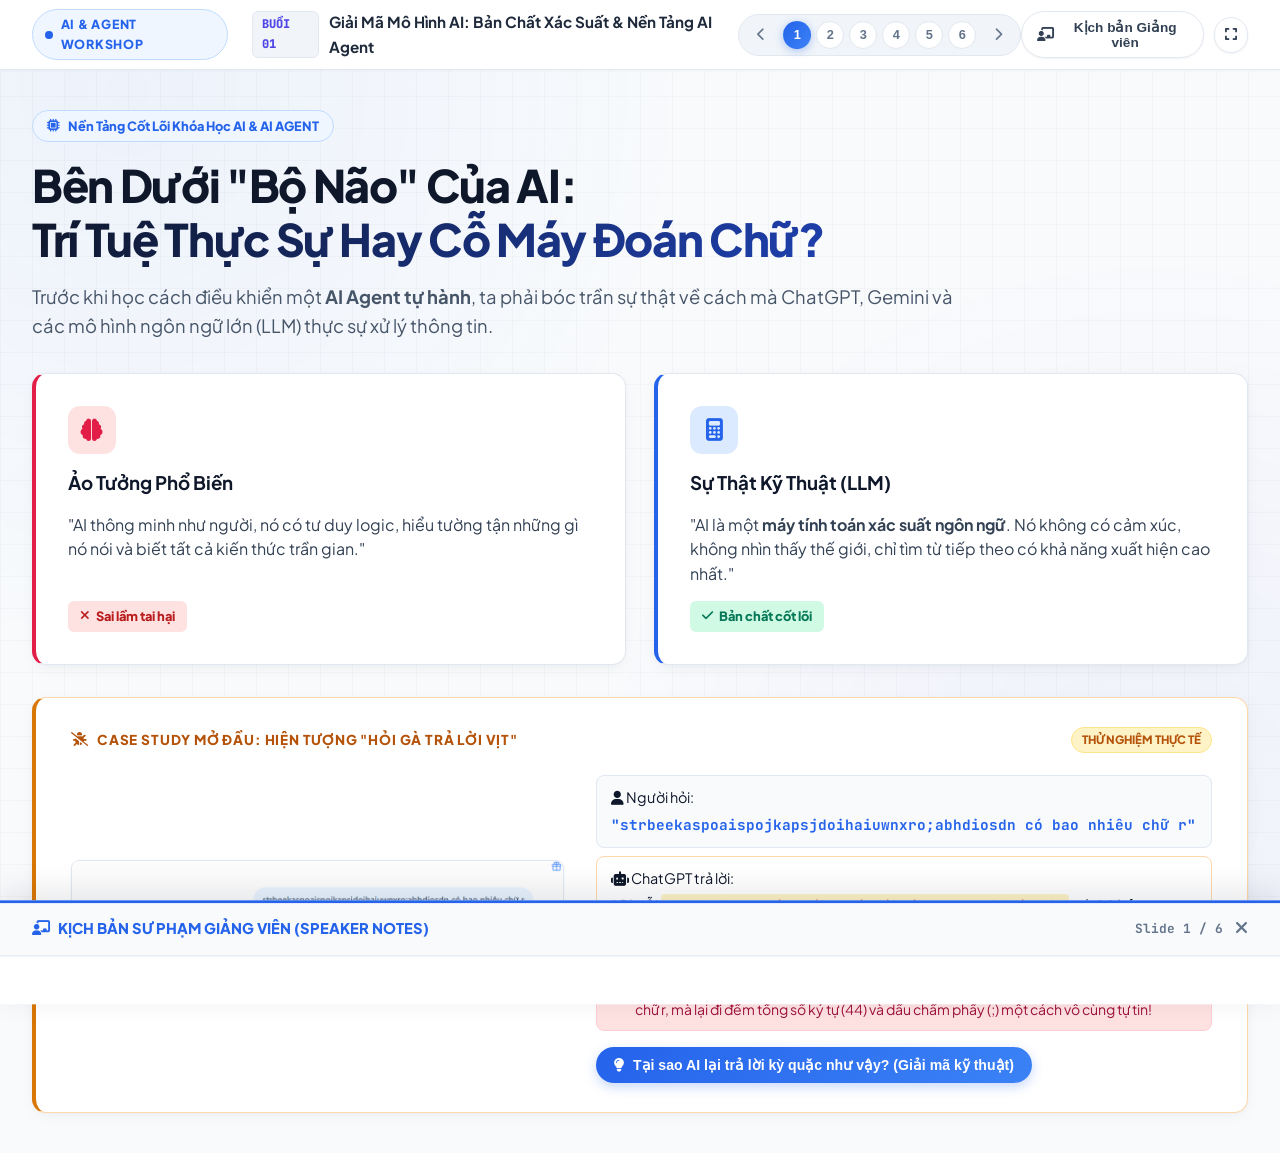
==== index.html @ 04b752ce "fix(cache): add cache busting query strings to CSS and JS for GitHub Pages instant refresh" ====
<!DOCTYPE html>
<html lang="vi">
<head>
  <meta charset="UTF-8">
  <meta name="viewport" content="width=device-width, initial-scale=1.0">
  <title>Khóa Học AI & Agent - Buổi 1: Giải Mã Mô Hình Hoạt Động Của AI</title>
  <meta name="description" content="Giao diện bài giảng tương tác buổi 1: Cơ chế hoạt động của mô hình ngôn ngữ lớn (LLM), bản chất xác suất qua minh chứng thực tế và nền tảng bước vào thế giới AI Agent.">
  
  <!-- Google Fonts: Plus Jakarta Sans & JetBrains Mono -->
  <link rel="preconnect" href="https://fonts.googleapis.com">
  <link rel="preconnect" href="https://fonts.gstatic.com" crossorigin>
  <link href="https://fonts.googleapis.com/css2?family=JetBrains+Mono:wght@400;500;600;700&family=Plus+Jakarta+Sans:wght@400;500;600;700;800;900&display=swap" rel="stylesheet">
  
  <!-- Font Awesome Icons -->
  <link rel="stylesheet" href="https://cdnjs.cloudflare.com/ajax/libs/font-awesome/6.4.0/css/all.min.css">
  
  <!-- GSAP 3 CDN (GreenSock Animation Platform) -->
  <script src="https://cdnjs.cloudflare.com/ajax/libs/gsap/3.12.5/gsap.min.js"></script>

  <!-- Stylesheet (with cache-busting version) -->
  <link rel="stylesheet" href="style.css?v=20261005_1648">
</head>
<body class="light-theme">
  <!-- 3D FLOATING MESH BACKGROUND ORBS -->
  <div class="mesh-bg-container" aria-hidden="true">
    <div class="mesh-orb orb-1"></div>
    <div class="mesh-orb orb-2"></div>
    <div class="mesh-orb orb-3"></div>
    <div class="mesh-grid-pattern"></div>
  </div>

  <div class="app-container">
    
    <!-- TOP NAVIGATION BAR -->
    <header class="top-nav">
      <div class="nav-left">
        <div class="brand-badge">
          <span class="pulsing-dot"></span>
          <span class="brand-text">AI & AGENT WORKSHOP</span>
        </div>
        <div class="session-info">
          <span class="session-tag">BUỔI 01</span>
          <span class="session-title">Giải Mã Mô Hình AI: Bản Chất Xác Suất & Nền Tảng AI Agent</span>
        </div>
      </div>

      <div class="nav-center">
        <div class="slide-indicator">
          <button id="prevBtn" class="nav-btn" title="Slide trước (Phím ←)"><i class="fa-solid fa-chevron-left"></i></button>
          <div class="slide-pills" id="slidePillsContainer">
            <!-- Render dynamically via JavaScript -->
          </div>
          <button id="nextBtn" class="nav-btn" title="Slide tiếp (Phím →)"><i class="fa-solid fa-chevron-right"></i></button>
        </div>
      </div>

      <div class="nav-right">
        <button id="speakerNotesToggle" class="action-btn" title="Bật/Tắt Kịch bản Sư phạm Giảng viên (Phím S)">
          <i class="fa-solid fa-chalkboard-user"></i>
          <span>Kịch bản Giảng viên</span>
        </button>
        <button id="fullscreenToggle" class="action-btn icon-only" title="Chế độ Trình chiếu Toàn màn hình (F11)">
          <i class="fa-solid fa-expand"></i>
        </button>
      </div>
    </header>

    <!-- MAIN SLIDE STAGE WITH 3D PERSPECTIVE -->
    <main class="presentation-stage" id="presentationStage">

      <!-- ================= SLIDE 1: MỞ ĐẦU & PHÁ BỎ ĐỊNH KIẾN ================= -->
      <section class="slide-page active" data-slide="1" id="slide-1">
        <div class="slide-content hero-slide">
          <div class="hero-header gsap-fade">
            <div class="glow-pill"><i class="fa-solid fa-microchip"></i> Nền Tảng Cốt Lõi Khóa Học AI & AI AGENT</div>
            <h1 class="hero-title">
              Bên Dưới "Bộ Não" Của AI:<br>
              <span class="text-gradient">Trí Tuệ Thực Sự Hay Cỗ Máy Đoán Chữ?</span>
            </h1>
            <p class="hero-subtitle">
              Trước khi học cách điều khiển một <strong>AI Agent tự hành</strong>, ta phải bóc trần sự thật về cách mà 
              ChatGPT, Gemini và các mô hình ngôn ngữ lớn (LLM) thực sự xử lý thông tin.
            </p>
          </div>

          <div class="grid-2-col hero-cards">
            <!-- Card 1: Ảo tưởng của đại đa số -->
            <div class="glass-card misconception-card gsap-stagger">
              <div class="card-icon red-glow"><i class="fa-solid fa-brain"></i></div>
              <h3>Ảo Tưởng Phổ Biến</h3>
              <p class="card-desc">"AI thông minh như người, nó có tư duy logic, hiểu tường tận những gì nó nói và biết tất cả kiến thức trần gian."</p>
              <div class="status-tag tag-danger"><i class="fa-solid fa-xmark"></i> Sai lầm tai hại</div>
            </div>

            <!-- Card 2: Sự thật kỹ thuật bên dưới -->
            <div class="glass-card truth-card gsap-stagger">
              <div class="card-icon blue-glow"><i class="fa-solid fa-calculator"></i></div>
              <h3>Sự Thật Kỹ Thuật (LLM)</h3>
              <p class="card-desc">"AI là một <strong>máy tính toán xác suất ngôn ngữ</strong>. Nó không có cảm xúc, không nhìn thấy thế giới, chỉ tìm từ tiếp theo có khả năng xuất hiện cao nhất."</p>
              <div class="status-tag tag-success"><i class="fa-solid fa-check"></i> Bản chất cốt lõi</div>
            </div>
          </div>

          <!-- CASE STUDY THỰC TẾ: CHUỖI KÝ TỰ BẪY CHATGPT -->
          <div class="glass-card real-case-study gsap-stagger">
            <div class="case-study-header">
              <div class="case-study-badge">
                <i class="fa-solid fa-bug-slash"></i> CASE STUDY MỞ ĐẦU: HIỆN TƯỢNG "HỎI GÀ TRẢ LỜI VỊT"
              </div>
              <span class="live-test-tag">Thử nghiệm thực tế</span>
            </div>

            <div class="case-study-body">
              <!-- Cột trái: Ảnh chụp màn hình thật -->
              <div class="case-img-col" id="zoomCaseStudy">
                <div class="case-img-container">
                  <img src="assets/chatgpt_count_r_bug.png" alt="Minh chứng ChatGPT trả lời lạc đề khi đếm chữ r" class="case-screenshot">
                  <div class="img-overlay-hint"><i class="fa-solid fa-magnifying-glass-plus"></i> Nhấn để phóng to ảnh gốc</div>
                </div>
              </div>

              <!-- Cột phải: Bóc tách tình huống -->
              <div class="case-analysis-col">
                <div class="dialogue-breakdown">
                  <div class="prompt-chip">
                    <span class="chip-label"><i class="fa-solid fa-user"></i> Người hỏi:</span>
                    <code>"strbeekaspoaispojkapsjdoihaiuwnxro;abhdiosdn có bao nhiêu chữ r"</code>
                  </div>
                  <div class="response-chip">
                    <span class="chip-label"><i class="fa-solid fa-robot"></i> ChatGPT trả lời:</span>
                    <div class="bot-quote">
                      "Chuỗi <code>strbeekaspoaispojkapsjdoihaiuwnxro;abhdiosdn</code> có <strong>44 ký tự</strong>.<br>
                      Nếu <strong>không tính dấu ;</strong> thì có <strong>43 chữ cái</strong>."
                    </div>
                  </div>
                </div>

                <div class="irony-alert">
                  <i class="fa-solid fa-triangle-exclamation"></i>
                  <span><strong>Điều kỳ lạ vừa xảy ra:</strong> Người dùng hỏi <em>"có bao nhiêu chữ r"</em>, AI không hề trả lời có mấy chữ r, mà lại đi đếm tổng số ký tự (44) và dấu chấm phẩy (;) một cách vô cùng tự tin!</span>
                </div>

                <!-- Nút bấm lật mở nguyên nhân kỹ thuật -->
                <button id="btnExplainWhy" class="btn-primary-sm">
                  <i class="fa-solid fa-lightbulb"></i> Tại sao AI lại trả lời kỳ quặc như vậy? (Giải mã kỹ thuật)
                </button>
              </div>
            </div>

            <!-- Khối giải thích chi tiết khi nhấn nút (GSAP Animation) -->
            <div id="whyExplanationBox" class="explanation-accordion hidden">
              <div class="accordion-grid">
                <!-- Lý do 1 -->
                <div class="reason-card">
                  <div class="reason-num">1</div>
                  <h4>Tokenization (Băm nhỏ từ ngữ)</h4>
                  <p>Chuỗi trên là chuỗi vô nghĩa. Tokenizer của AI bị ép phải cắt vụn chuỗi thành hơn <strong>20 mảnh token nhỏ</strong> (<code>str</code>, <code>bee</code>, <code>kas</code>, <code>;</code>...). Mô hình không hề có "mắt" nhìn từng chữ cái như con người để quét chữ <code>r</code>.</p>
                </div>

                <!-- Lý do 2 -->
                <div class="reason-card">
                  <div class="reason-num">2</div>
                  <h4>Attention Hijacking (Mất tập trung)</h4>
                  <p>Cơ chế Attention bị "hút" toàn bộ năng lượng tính toán vào độ dài bất thường và ký tự lạ (dấu <code>;</code>). Trong dữ liệu học, khuôn mẫu "chuỗi này có X ký tự, bỏ dấu thì còn Y" có trọng số xác suất quá lớn, khiến AI bị cuốn đi và <strong>quên mất câu hỏi gốc là đếm chữ r</strong>!</p>
                </div>

                <!-- Lý do 3 -->
                <div class="reason-card">
                  <div class="reason-num">3</div>
                  <h4>Next-Token Prediction vs Code</h4>
                  <p>AI <strong>không chạy code lập trình</strong> để đếm ký tự. Nó chỉ đoán từ tiếp theo theo xác suất văn bản phổ biến. Muốn đếm chuẩn, AI bắt buộc phải tiến hóa thành <strong>AI Agent</strong> để tự gọi Tool Python <code>text.count('r')</code> → ra kết quả chính xác 100% bằng <strong>2</strong>!</p>
                </div>
              </div>

              <!-- ĐÚC KẾT HÀNH ĐỘNG DÀNH CHO DÂN VĂN PHÒNG -->
              <div class="actionable-takeaway-card">
                <div class="takeaway-header">
                  <div class="takeaway-title-wrap">
                    <span class="office-badge"><i class="fa-solid fa-briefcase"></i> DÀNH CHO DÂN VĂN PHÒNG</span>
                    <h4>Đúc Kết Thực Chiến: Khi Gặp Tài Liệu Dài / Bảng Dữ Liệu, Ta Phải Sử Dụng AI Như Thế Nào?</h4>
                  </div>
                  <p class="takeaway-subtext">Trong công việc văn phòng, nếu bạn ném một hợp đồng 20 trang hoặc file báo cáo dày đặc rồi hỏi vu vơ, AI cũng sẽ <strong>"hỏi gà trả lời vịt"</strong> hoặc đếm nhầm dòng y hệt ví dụ trên! Để tránh rủi ro, hãy áp dụng 3 quy tắc sau:</p>
                </div>

                <div class="takeaway-steps">
                  <!-- Quy tắc 1 -->
                  <div class="takeaway-step-item">
                    <span class="step-badge"><i class="fa-solid fa-crop-simple"></i> Quy Tắc 1: Khoanh Vùng Cụ Thể (Không Cho AI Đoán)</span>
                    <p><strong>Sai lầm:</strong> Ném cả hợp đồng/báo cáo vào rồi hỏi chung chung: <em>"Kiểm tra xem có bao nhiêu lỗi..."</em> → AI bị ngợp và trả lời lan man.</p>
                    <p><strong>Cách dùng đúng:</strong> Chỉ định rõ phạm vi: <em>"Chỉ đọc riêng Điều 5 về Điều khoản Thanh toán. Bỏ qua tất cả các điều khoản khác."</em></p>
                  </div>

                  <!-- Quy tắc 2 -->
                  <div class="takeaway-step-item">
                    <span class="step-badge"><i class="fa-solid fa-table-cells"></i> Quy Tắc 2: Đóng Khung Định Dạng Đầu Ra (Trang 31)</span>
                    <p><strong>Sai lầm:</strong> Để AI tự do viết văn xuôi → AI sẽ tự ý thêm thắt những chi tiết thừa (như việc ChatGPT tự ý đếm 44 ký tự và dấu ; ở trên).</p>
                    <p><strong>Cách dùng đúng:</strong> Ép khuôn kết quả: <em>"Chỉ trả về kết quả dưới dạng Bảng gồm 2 cột: [Nội dung] và [Số lượng]. Không giải thích thêm."</em></p>
                  </div>

                  <!-- Quy tắc 3 -->
                  <div class="takeaway-step-item highlight-agent">
                    <span class="step-badge badge-agent"><i class="fa-solid fa-user-check"></i> Quy Tắc 3: Tư Duy Quản Lý – Bắt AI Xác Nhận (Trang 19, 23)</span>
                    <p><strong>Sai lầm:</strong> Coi AI là thần thánh, tin 100% câu trả lời đầu tiên mà không rà soát lại.</p>
                    <p><strong>Cách dùng đúng:</strong> Xem AI là nhân viên mới nhận việc. Với báo cáo số liệu quan trọng, luôn ra lệnh: <em>"Trước khi trả lời, hãy nhắc lại bạn hiểu yêu cầu của tôi là gì và chỉ ra dòng dữ liệu bạn đã lấy thông tin."</em></p>
                  </div>
                </div>
              </div>
            </div>
          </div>
        </div>
      </section>

      <!-- ================= SLIDE 2: MINH CHỨNG THỰC TẾ (GEMINI & CHATGPT) ================= -->
      <section class="slide-page" data-slide="2" id="slide-2">
        <div class="slide-content">
          <div class="section-badge gsap-fade">BẰNG CHỨNG THỰC TẾ</div>
          <h2 class="slide-title gsap-fade">Minh Chứng Trực Quan: "Bầu Trời Hôm Nay Rất [...]"</h2>
          <p class="slide-desc gsap-fade">
            Cùng thử nghiệm một câu lệnh điền từ trống đơn giản trên <strong>Gemini</strong> và <strong>ChatGPT</strong> 
            để thấy cách mô hình xử lý khi bị ép buộc dự đoán từ tiếp theo.
          </p>

          <div class="evidence-grid">
            <!-- Item 1: ChatGPT Evidence (trong xanh) -->
            <div class="evidence-card glass-card gsap-stagger">
              <div class="evidence-header">
                <div class="model-badge chatgpt-badge">
                  <i class="fa-solid fa-robot"></i> OpenAI ChatGPT
                </div>
                <span class="case-label">Đối chiếu 1</span>
              </div>

              <div class="evidence-img-wrapper" id="zoomChatGPT">
                <img src="assets/chatgpt_trongxanh.png" alt="Minh chứng ChatGPT điền: trong xanh." class="evidence-img">
                <div class="img-overlay-hint"><i class="fa-solid fa-magnifying-glass-plus"></i> Nhấn để phóng to</div>
              </div>

              <div class="evidence-analysis">
                <div class="prompt-box">
                  <span class="label">Câu lệnh:</span>
                  <code>"bạn chỉ cần điền vào ô trống: Bầu trời hôm nay rất [...]"</code>
                </div>
                <div class="result-box info-box">
                  <span class="label">ChatGPT trả lời:</span>
                  <strong class="highlight-quote" style="color: #059669;">"trong xanh."</strong>
                </div>

                <div class="deep-dive">
                  <h4><i class="fa-solid fa-circle-check text-success"></i> Cơ chế bốc thăm của ChatGPT:</h4>
                  <ul>
                    <li><strong>Dự đoán từ phổ biến nhất:</strong> Trong dữ liệu tiếng Việt, cụm từ <em>"bầu trời hôm nay rất..."</em> thường gắn liền nhất với tính từ <em>"trong xanh"</em> (xác suất cao nhất ~35-40%).</li>
                    <li><strong>Thực tế:</strong> ChatGPT có mở cửa sổ nhìn trời không? <strong>Không hề!</strong> Nó chỉ chọn từ có xác suất thống kê cao nhất.</li>
                  </ul>
                </div>
              </div>
            </div>

            <!-- Item 2: Gemini Evidence (rất sấm sét) -->
            <div class="evidence-card glass-card gsap-stagger">
              <div class="evidence-header">
                <div class="model-badge gemini-badge">
                  <i class="fa-brands fa-google"></i> Google Gemini
                </div>
                <span class="case-label">Đối chiếu 2</span>
              </div>

              <div class="evidence-img-wrapper" id="zoomGemini">
                <img src="assets/gemini_samset.png" alt="Minh chứng Gemini điền: Bầu trời hôm nay rất sấm sét" class="evidence-img">
                <div class="img-overlay-hint"><i class="fa-solid fa-magnifying-glass-plus"></i> Nhấn để phóng to</div>
              </div>

              <div class="evidence-analysis">
                <div class="prompt-box">
                  <span class="label">Câu lệnh:</span>
                  <code>"bạn chỉ cần điền vào ô trống: Bầu trời hôm nay rất [...]"</code>
                </div>
                <div class="result-box alert-box">
                  <span class="label">Gemini trả lời:</span>
                  <strong class="highlight-quote" style="color: #b45309;">"Bầu trời hôm nay rất sấm sét"</strong>
                </div>

                <div class="deep-dive">
                  <h4><i class="fa-solid fa-bolt text-warning"></i> Cơ chế bốc thăm của Gemini:</h4>
                  <ul>
                    <li><strong>Bốc trúng ô xác suất thấp:</strong> <em>"Sấm sét"</em> là danh từ, nhưng vẫn nằm trong cụm từ vựng thời tiết. Do tính ngẫu nhiên (Temperature), con quay xác suất rơi trúng ô này!</li>
                    <li><strong>Lặp từ:</strong> Gemini còn tự ý lặp lại cả câu thay vì chỉ điền từ vào ô trống.</li>
                  </ul>
                </div>
              </div>
            </div>
          </div>

          <!-- ĐÚC KẾT THỰC CHIẾN DÀNH CHO DÂN VĂN PHÒNG (CHUẨN PHONG CÁCH MỤC 1) -->
          <div class="actionable-takeaway-card gsap-fade">
            <div class="takeaway-header">
              <div class="takeaway-title-wrap">
                <span class="office-badge"><i class="fa-solid fa-briefcase"></i> DÀNH CHO DÂN VĂN PHÒNG</span>
                <h4>Đúc Kết Thực Chiến: Khi Cần Số Liệu Thực Tế, Ta Phải Sử Dụng AI Như Thế Nào?</h4>
              </div>
              <p class="takeaway-subtext">Cùng 1 câu lệnh: ChatGPT bảo <strong>"TRONG XANH"</strong>, còn Gemini bảo <strong>"SẤM SÉT"</strong> vì AI không nhìn thấy thực tế mà chỉ đoán mò xác suất! Khi làm việc văn phòng (báo cáo doanh thu, ngày họp, hợp đồng), hãy áp dụng 3 quy tắc sau để không lấy nhầm số liệu ảo:</p>
            </div>

            <div class="takeaway-steps">
              <!-- Quy tắc 1 -->
              <div class="takeaway-step-item">
                <span class="step-badge"><i class="fa-solid fa-paperclip"></i> Quy Tắc 1: Luôn Cấp Dữ Liệu Nguồn (Trang 34)</span>
                <p><strong>Sai lầm:</strong> Hỏi khơi khơi: <em>"Doanh số tháng này bao nhiêu?"</em> hay <em>"Quy chế công ty quy định thế nào?"</em> → AI tự bịa từ/bịa số theo xác suất.</p>
                <p><strong>Cách dùng đúng:</strong> Luôn đính kèm tài liệu: <em>"Dựa vào file Excel/văn bản đính kèm dưới đây, hãy trích xuất doanh thu..."</em></p>
              </div>

              <!-- Quy tắc 2 -->
              <div class="takeaway-step-item">
                <span class="step-badge"><i class="fa-solid fa-arrows-rotate"></i> Quy Tắc 2: Kiểm Tra Đối Chiếu Chéo (Trang 22)</span>
                <p><strong>Sai lầm:</strong> Thấy AI trả lời trôi chảy liền copy gửi sếp ngay mà không kiểm tra lại (rất dễ dính bẫy ngẫu nhiên như từ "sấm sét" của Gemini).</p>
                <p><strong>Cách dùng đúng:</strong> Bấm thử nút Regenerate (làm lại) hoặc hỏi: <em>"Hãy chỉ ra vị trí và số liệu bạn vừa dùng để tôi đối chiếu lại."</em></p>
              </div>

              <!-- Quy tắc 3 -->
              <div class="takeaway-step-item highlight-agent">
                <span class="step-badge badge-agent"><i class="fa-solid fa-wand-magic-sparkles"></i> Quy Tắc 3: Tạo Skill Kiểm Tra Tính Toán & Trích Dẫn Nguồn</span>
                <p><strong>Sai lầm:</strong> Phó mặc cho AI tự tính nhẩm và tin tưởng kết quả mà không biết số liệu đó được lấy từ dòng nào, trang nào.</p>
                <p><strong>Cách dùng đúng:</strong> Thiết lập <strong>Skill chuyên biệt cho AI/Agent</strong>: Bắt buộc AI phải <em>tự kiểm tra lại phép tính</em> so với bảng dữ liệu gốc và <em>trích dẫn chính xác nguồn</em> (Ví dụ: "Số liệu lấy tại Cột C, Dòng 14 của Bảng 1").</p>
              </div>
            </div>
          </div>
        </div>
      </section>

      <!-- ================= SLIDE 3: TƯ DUY QUẢN LÝ TỪ GIÁO TRÌNH ================= -->
      <section class="slide-page" data-slide="3" id="slide-3">
        <div class="slide-content">
          <div class="section-badge gsap-fade">TƯ DUY ĐIỀU KHIỂN AI (GIÁO TRÌNH TRANG 18-25)</div>
          <h2 class="slide-title gsap-fade">Từ "Người Dùng Thụ Động" Sang "Nhà Quản Lý AI"</h2>
          <p class="slide-desc gsap-fade">
            Khi đã hiểu AI là cỗ máy xác suất, muốn có câu trả lời chính xác, ta không thể hỏi vu vơ mà phải áp dụng 
            nguyên tắc quản lý luồng công việc chuẩn chỉnh.
          </p>

          <div class="pillars-grid">
            <!-- Cột mốc 1: Quản lý vs Hỏi đáp -->
            <div class="glass-card pillar-card tilt-card gsap-stagger">
              <div class="pillar-num">01</div>
              <div class="pillar-icon"><i class="fa-solid fa-user-tie"></i></div>
              <h3>Xem AI Là Nhân Viên Mới</h3>
              <p>AI như một thực tập sinh xuất sắc, đọc vạn cuốn sách nhưng <strong>chưa hiểu bối cảnh công ty bạn</strong>. Đừng hỏi bâng quơ, hãy giao việc cụ thể với quyền hạn rõ ràng.</p>
              <div class="quote-pill">"Người dùng là người quản lý, không phải người hỏi" <em>(Trang 19)</em></div>
            </div>

            <!-- Cột mốc 2: Quy trình 4 bước kiểm soát -->
            <div class="glass-card pillar-card tilt-card gsap-stagger">
              <div class="pillar-num">02</div>
              <div class="pillar-icon"><i class="fa-solid fa-diagram-project"></i></div>
              <h3>Tư Duy Đa Bước (Multi-step)</h3>
              <p>Việc phức tạp tuyệt đối không làm trong 1 lệnh duy nhất. Phải phân rã bài toán thành các chặng nhỏ liên tiếp để giảm sai sót xác suất.</p>
              <div class="quote-pill">Hiểu đề → Phân tích → Xác nhận → Thực thi <em>(Trang 25)</em></div>
            </div>

            <!-- Cột mốc 3: Công thức 3 yếu tố -->
            <div class="glass-card pillar-card tilt-card gsap-stagger">
              <div class="pillar-num">03</div>
              <div class="pillar-icon"><i class="fa-solid fa-layer-group"></i></div>
              <h3>Công Thức Khóa Xác Suất</h3>
              <p>Để "giam lỏng" không gian ngẫu nhiên của AI, câu lệnh chuyên nghiệp luôn phải kết hợp đủ 3 yếu tố vững chắc:</p>
              <div class="formula-chips">
                <span class="chip-item chip-task"><i class="fa-solid fa-list-check"></i> Nhiệm vụ (Task)</span>
                <span class="chip-item chip-context"><i class="fa-solid fa-compass"></i> Ngữ cảnh (Context)</span>
                <span class="chip-item chip-ref"><i class="fa-solid fa-book-bookmark"></i> Tham chiếu (Ref)</span>
              </div>
            </div>

            <!-- Cột mốc 4: Tương tác đảo ngược -->
            <div class="glass-card pillar-card tilt-card gsap-stagger">
              <div class="pillar-num">04</div>
              <div class="pillar-icon"><i class="fa-solid fa-comments-dollar"></i></div>
              <h3>Kỹ Thuật Đảo Ngược</h3>
              <p>Nếu chưa biết mô tả chi tiết, hãy ép AI hỏi ngược lại bạn 3-5 câu hỏi mấu chốt trước khi nó bắt tay làm bài.</p>
              <div class="quote-pill">"Trước khi trả lời, hãy hỏi tôi những gì bạn cần" <em>(Trang 43)</em></div>
            </div>
          </div>
        </div>
      </section>

      <!-- ================= SLIDE 4: BỘ KỸ THUẬT SỬ DỤNG CHATGPT HIỆU QUẢ ================= -->
      <section class="slide-page" data-slide="4" id="slide-4">
        <div class="slide-content">
          <div class="section-badge gsap-fade">KỸ THUẬT THỰC CHIẾN (PROMPT ENGINEERING)</div>
          <h2 class="slide-title gsap-fade">Bộ 4 Kỹ Thuật Điều Khiển ChatGPT Chuẩn Xác Cho Dân Văn Phòng</h2>
          <p class="slide-desc gsap-fade">
            Không cần học lập trình phức tạp, chỉ cần nắm vững 4 kỹ thuật giao tiếp này từ giáo trình để biến ChatGPT thành một trợ lý đắc lực, luôn trả lời đúng ý và không lan man.
          </p>

          <div class="skills-grid-4">
            <!-- Kỹ thuật 1: Phân vai chuyên sâu -->
            <div class="glass-card skill-card gsap-stagger">
              <div class="skill-header">
                <span class="skill-badge"><i class="fa-solid fa-id-badge"></i> KỸ THUẬT 1 (Trang 26)</span>
                <h4>Phân Vai Chuyên Sâu (Role & Persona)</h4>
              </div>
              <p class="skill-desc">Đừng để AI là "người biết tuốt chung chung". Hãy cấp cho nó một chức danh, số năm kinh nghiệm và đối tượng phục vụ cụ thể.</p>
              <div class="skill-compare">
                <div class="cmp-bad">
                  <span class="cmp-label"><i class="fa-solid fa-xmark text-danger"></i> Viết thường:</span>
                  <code>"Viết thư từ chối ứng viên giúp tôi."</code>
                </div>
                <div class="cmp-good">
                  <span class="cmp-label"><i class="fa-solid fa-check text-success"></i> Viết chuẩn:</span>
                  <code>"Đóng vai Trưởng phòng Tuyển dụng 8 năm kinh nghiệm. Hãy viết thư từ chối ứng viên với giọng văn lịch sự, chuyên nghiệp và giữ quan hệ tốt."</code>
                </div>
              </div>
            </div>

            <!-- Kỹ thuật 2: Đưa mẫu đầu vào - đầu ra -->
            <div class="glass-card skill-card gsap-stagger">
              <div class="skill-header">
                <span class="skill-badge"><i class="fa-solid fa-shapes"></i> KỸ THUẬT 2 (Trang 31)</span>
                <h4>Đưa Mẫu Tham Chiếu (Few-Shot Pattern)</h4>
              </div>
              <p class="skill-desc">Trăm lời miêu tả không bằng 1 ví dụ mẫu. Cung cấp trước 1 đoạn văn mẫu hoặc 1 dòng dữ liệu chuẩn để AI tự động sao chép phong cách 100%.</p>
              <div class="skill-compare">
                <div class="cmp-bad">
                  <span class="cmp-label"><i class="fa-solid fa-xmark text-danger"></i> Viết thường:</span>
                  <code>"Hãy chuẩn hóa lại danh sách khách hàng này."</code>
                </div>
                <div class="cmp-good">
                  <span class="cmp-label"><i class="fa-solid fa-check text-success"></i> Viết chuẩn:</span>
                  <code>"Mẫu chuẩn: [Họ tên] - [SĐT] - [Khu vực]. Hãy định dạng lại toàn bộ 50 dòng dữ liệu sau đây y hệt theo mẫu trên."</code>
                </div>
              </div>
            </div>

            <!-- Kỹ thuật 3: Suy luận từng bước -->
            <div class="glass-card skill-card gsap-stagger">
              <div class="skill-header">
                <span class="skill-badge"><i class="fa-solid fa-stairs"></i> KỸ THUẬT 3 (Trang 24)</span>
                <h4>Suy Luận Từng Bước (Step-by-Step)</h4>
              </div>
              <p class="skill-desc">Với các bài toán tính toán, tổng hợp chi phí hoặc phân tích số liệu, bắt AI giải thích logic và suy nghĩ từng bước trước khi chốt kết quả.</p>
              <div class="skill-compare">
                <div class="cmp-bad">
                  <span class="cmp-label"><i class="fa-solid fa-xmark text-danger"></i> Viết thường:</span>
                  <code>"Tính xem tổng chi phí tiếp khách tháng này là bao nhiêu?"</code>
                </div>
                <div class="cmp-good">
                  <span class="cmp-label"><i class="fa-solid fa-check text-success"></i> Viết chuẩn:</span>
                  <code>"Hãy suy nghĩ từng bước: 1) Liệt kê từng khoản chi; 2) Cộng dồn theo nhóm; 3) Kiểm tra lại công thức trước khi đưa ra tổng số tiền."</code>
                </div>
              </div>
            </div>

            <!-- Kỹ thuật 4: Đóng khung giới hạn & Lệnh cấm -->
            <div class="glass-card skill-card gsap-stagger">
              <div class="skill-header">
                <span class="skill-badge"><i class="fa-solid fa-ban"></i> KỸ THUẬT 4 (Trang 35)</span>
                <h4>Đóng Khung Định Dạng & Lệnh Cấm (Negative Constraints)</h4>
              </div>
              <p class="skill-desc">Quy định chặt chẽ những gì ĐƯỢC LÀM và TUYỆT ĐỐI KHÔNG ĐƯỢC LÀM (giới hạn độ dài, cấm từ ngữ sáo rỗng, ép xuất ra bảng Markdown).</p>
              <div class="skill-compare">
                <div class="cmp-bad">
                  <span class="cmp-label"><i class="fa-solid fa-xmark text-danger"></i> Viết thường:</span>
                  <code>"Tóm tắt cuộc họp sáng nay cho tôi."</code>
                </div>
                <div class="cmp-good">
                  <span class="cmp-label"><i class="fa-solid fa-check text-success"></i> Viết chuẩn:</span>
                  <code>"Tóm tắt dưới dạng bảng 3 cột: [Vấn đề] | [Quyết định] | [Người phụ trách]. Không viết văn xuôi, không vượt quá 5 dòng, không thêm lời chào."</code>
                </div>
              </div>
            </div>
          </div>

          <!-- MASTER PROMPT TEMPLATE BOX -->
          <div class="master-prompt-banner glass-card gsap-fade">
            <div class="banner-icon"><i class="fa-solid fa-gem text-accent"></i></div>
            <div class="banner-content">
              <h4>Công Thức Khóa Câu Lệnh Vàng (Master Prompt Formula Cho Dân Văn Phòng)</h4>
              <div class="formula-chain">
                <span class="f-tag f-role">[1. Vai trò]</span> + 
                <span class="f-tag f-task">[2. Nhiệm vụ cụ thể]</span> + 
                <span class="f-tag f-context">[3. Bối cảnh & Dữ liệu nguồn]</span> + 
                <span class="f-tag f-format">[4. Định dạng đầu ra & Lệnh cấm]</span>
              </div>
            </div>
          </div>

          <!-- VIDEO DEMO THỰC CHIẾN 1: DỰ ÁN TRÊN CHATGPT (CÓ THUYẾT MINH & PHỤ ĐỀ) -->
          <div class="video-showcase-card glass-card gsap-fade">
            <div class="video-card-header">
              <div class="video-card-badge">
                <i class="fa-solid fa-circle-play"></i> VIDEO THỰC HÀNH 1: THIẾT LẬP DỰ ÁN & CHIA SẺ NHÓM TRÊN CHATGPT
              </div>
              <span class="video-dur-tag"><i class="fa-regular fa-clock"></i> 3:03 (Thuyết minh AI & Phụ đề)</span>
            </div>

            <div class="video-player-wrapper">
              <video id="chatgptProjectVideo" controls preload="metadata" poster="assets/video_poster.jpg" class="custom-video-player">
                <source src="video/Huong_dan_su_dung_ChatGPT_Project_Thuyet_minh.mp4" type="video/mp4">
                Trình duyệt của bạn không hỗ trợ thẻ video HTML5.
              </video>
            </div>

            <div class="video-meta-summary">
              <div class="meta-item"><i class="fa-solid fa-folder-plus text-primary"></i> <strong>00:00 - 00:25:</strong> Khởi tạo dự án & cấu hình bộ nhớ độc lập.</div>
              <div class="meta-item"><i class="fa-solid fa-file-arrow-up text-success"></i> <strong>00:25 - 00:52:</strong> Nạp file tri thức doanh nghiệp vào mục Nguồn.</div>
              <div class="meta-item"><i class="fa-solid fa-wand-magic-sparkles text-warning"></i> <strong>00:52 - 01:25:</strong> Cài đặt vai trò Giám đốc Marketing CMO.</div>
              <div class="meta-item"><i class="fa-solid fa-users text-accent"></i> <strong>01:25 - 03:03:</strong> Chia sẻ email, phân quyền & trải nghiệm thực tế.</div>
            </div>
          </div>

          <!-- VIDEO DEMO THỰC CHIẾN 2: NẠP VÀ KÍCH HOẠT SKILL TRÊN GEMINI KẾT HỢP CANVAS -->
          <div class="video-showcase-card glass-card gsap-fade" style="margin-top: 1.5rem;">
            <div class="video-card-header">
              <div class="video-card-badge">
                <i class="fa-solid fa-wand-magic-sparkles"></i> VIDEO THỰC HÀNH 2: NẠP FILE SKILL.MD, PHÂN TÍCH 400 ĐƠN & TẠO DASHBOARD CANVAS
              </div>
              <span class="video-dur-tag"><i class="fa-regular fa-clock"></i> 3:33 (Thuyết minh AI & Phụ đề)</span>
            </div>

            <div class="video-player-wrapper">
              <video id="geminiSkillVideo" controls preload="metadata" poster="assets/skill_video_poster.jpg" class="custom-video-player">
                <source src="video/Huong_dan_tao_va_su_dung_SKILL_Thuyet_minh.mp4" type="video/mp4">
                Trình duyệt của bạn không hỗ trợ thẻ video HTML5.
              </video>
            </div>

            <div class="video-meta-summary">
              <div class="meta-item"><i class="fa-solid fa-file-code text-primary"></i> <strong>00:00 - 00:55:</strong> Nạp file <code>SKILL.md</code> vào mục Upload a skill trên Gemini.</div>
              <div class="meta-item"><i class="fa-solid fa-terminal text-success"></i> <strong>00:55 - 01:25:</strong> Gọi lệnh <code>/marketing-expert-assistant</code> + đính kèm file Excel.</div>
              <div class="meta-item"><i class="fa-solid fa-chart-pie text-warning"></i> <strong>01:25 - 02:10:</strong> AI tự động chạy Python phân tích 400 đơn Shopee/Lazada/TikTok Shop.</div>
              <div class="meta-item"><i class="fa-solid fa-lightbulb text-accent"></i> <strong>02:10 - 02:50:</strong> Đề xuất chiến lược tối ưu ROI, doanh thu 166 triệu và tăng trưởng LTV.</div>
              <div class="meta-item"><i class="fa-solid fa-desktop text-info"></i> <strong>02:50 - 03:33:</strong> Kích hoạt chế độ Canvas, tự động tạo Web Dashboard tương tác trực quan.</div>
            </div>
          </div>

          <!-- MẸO THỰC CHIẾN: GIẢI MÃ LỖI GEMINI CANVAS SANDBOX & NÚT PREVIEW -->
          <div class="canvas-protip-card glass-card gsap-fade">
            <div class="protip-top-banner">
              <div class="protip-icon-badge">
                <i class="fa-solid fa-lightbulb"></i>
              </div>
              <div class="protip-title-area">
                <h4>Mẹo Thực Chiến: Tại Sao Phải Xuất Báo Cáo Trước Rồi Mới Sang "New Chat" Dựng Canvas?</h4>
                <p class="protip-subtitle">
                  Khi dùng Gemini Canvas, nhiều người gặp tình trạng <strong>chỉ sinh mã Code mà mất hẳn nút Preview</strong> (không xem trước được giao diện). Đây là 4 nguyên nhân kỹ thuật cốt lõi:
                </p>
              </div>
            </div>

            <!-- 4 Grid Cards -->
            <div class="protip-reasons-grid">
              <!-- Reason 1 -->
              <div class="protip-reason-item">
                <div class="reason-item-header">
                  <h5><i class="fa-solid fa-file-excel text-success"></i> 1. File / Drive Trong Chat</h5>
                  <span class="risk-pill danger"><i class="fa-solid fa-triangle-exclamation"></i> Rất Cao</span>
                </div>
                <p>Khi luồng chat có đính kèm file Excel hoặc Google Drive, cơ chế bảo mật sandbox của Google sẽ tự động vô hiệu hóa nút Preview để ngăn rò rỉ dữ liệu.</p>
              </div>

              <!-- Reason 2 -->
              <div class="protip-reason-item">
                <div class="reason-item-header">
                  <h5><i class="fa-solid fa-database text-warning"></i> 2. Context Dữ Liệu Quá Tải</h5>
                  <span class="risk-pill danger"><i class="fa-solid fa-triangle-exclamation"></i> Khá Cao</span>
                </div>
                <p>Hội thoại quá dài, nhiều lượt prompt & phân tích 400 dòng số liệu khiến trình biên dịch Canvas sandbox bị quá tải bộ nhớ và không thể dựng web trực tiếp.</p>
              </div>

              <!-- Reason 3 -->
              <div class="protip-reason-item">
                <div class="reason-item-header">
                  <h5><i class="fa-solid fa-bug text-danger"></i> 3. Gemini Canvas UI Glitch</h5>
                  <span class="risk-pill warning"><i class="fa-solid fa-circle-exclamation"></i> Thỉnh Thoảng</span>
                </div>
                <p>Lỗi hiển thị giao diện tạm thời từ máy chủ Google (mã nguồn vẫn sinh đúng chuẩn 100% nhưng nút Preview bị ẩn tạm thời).</p>
              </div>

              <!-- Reason 4 -->
              <div class="protip-reason-item">
                <div class="reason-item-header">
                  <h5><i class="fa-solid fa-code text-primary"></i> 4. Code Ngoài Phạm Vi Sandbox</h5>
                  <span class="risk-pill warning"><i class="fa-solid fa-circle-exclamation"></i> Trung Bình</span>
                </div>
                <p>Mã nguồn chứa backend Node/Python hoặc gọi API bên ngoài không hỗ trợ render trực tiếp trong iframe xem trước của Gemini.</p>
              </div>
            </div>

            <!-- Solution 2 Steps -->
            <div class="protip-solution-box">
              <div class="solution-header">
                <i class="fa-solid fa-wand-magic-sparkles"></i>
                <span>QUY TRÌNH THỰC CHIẾN 2 BƯỚC VÀNG (PRO-WORKFLOW)</span>
              </div>
              <div class="solution-steps">
                <div class="solution-step-card">
                  <span class="step-circle">1</span>
                  <div class="step-card-text">
                    <strong>Bước 1: Xuất Báo Cáo Văn Bản</strong><br>
                    Trong chat phân tích dữ liệu, yêu cầu AI xuất toàn bộ báo cáo chi tiết thành <em>văn bản/bảng số liệu hoàn chỉnh</em>.
                  </div>
                </div>
                <div class="solution-step-card">
                  <span class="step-circle">2</span>
                  <div class="step-card-text">
                    <strong>Bước 2: Mở New Chat Dựng Canvas</strong><br>
                    Mở <strong>New Chat sạch sẽ</strong>, dán nội dung tóm tắt và ra lệnh: <em>"Dựa vào thông tin trên, hãy tạo giao diện web chế độ Canvas"</em> → Nút <strong>Preview</strong> xuất hiện 100%!
                  </div>
                </div>
              </div>
            </div>
          </div>
        </div>
      </section>

      <!-- ================= SLIDE 5: CẦU NỐI SANG KỶ NGUYÊN AI AGENT ================= -->
      <section class="slide-page" data-slide="5" id="slide-5">
        <div class="slide-content">
          <div class="section-badge gsap-fade">BƯỚC NHẢY TIẾP THEO</div>
          <h2 class="slide-title gsap-fade">Tại Sao Cần AI Agent? Giải Pháp Cho Cơn Ác Mộng Xác Suất</h2>
          <p class="slide-desc gsap-fade">
            Nếu LLM chỉ ngồi đoán từ trong khung chat, nó không thể tự động hóa doanh nghiệp. 
            <strong>AI Agent ra đời để cấp "tay, chân, mắt và công cụ" cho bộ não LLM.</strong>
          </p>

          <div class="agent-architecture-diagram">
            <!-- Visual comparison -->
            <div class="comp-col llm-traditional glass-card tilt-card gsap-stagger">
              <div class="comp-header">
                <span class="badge-tag tag-old"><i class="fa-solid fa-comment-dots"></i> Chatbot LLM Thuần Túy</span>
                <h3>"Bộ Não Ngâm Trong Lọ Thủy Tinh"</h3>
              </div>
              <div class="comp-visual">
                <div class="brain-in-jar float-3d">
                  <i class="fa-solid fa-brain jar-brain"></i>
                  <span class="jar-glass"></span>
                </div>
              </div>
              <ul class="comp-list">
                <li><i class="fa-solid fa-xmark text-danger"></i> Thụ động: Chỉ ngồi chờ người dùng gõ phím.</li>
                <li><i class="fa-solid fa-xmark text-danger"></i> Không có công cụ: Không gọi được API, không đọc được dữ liệu trực tiếp từ máy tính.</li>
                <li><i class="fa-solid fa-xmark text-danger"></i> Dễ bịa chuyện khi thiếu thông tin (Ảo giác xác suất).</li>
                <li><i class="fa-solid fa-xmark text-danger"></i> Người dùng phải copy-paste thủ công từng bước.</li>
              </ul>
            </div>

            <div class="transformation-arrow gsap-fade">
              <div class="arrow-line"></div>
              <div class="arrow-badge">TIẾN HÓA THÀNH</div>
              <i class="fa-solid fa-angles-right"></i>
            </div>

            <!-- Agent Modern -->
            <div class="comp-col agent-system glass-card tilt-card gsap-stagger">
              <div class="comp-header">
                <span class="badge-tag tag-agent"><i class="fa-solid fa-wand-magic-sparkles"></i> AI Agent Tự Hành</span>
                <h3>Hệ Sinh Thái Hoàn Chỉnh (Agent Framework)</h3>
              </div>
              <div class="agent-quadrant">
                <div class="quad-item quad-brain float-item">
                  <div class="quad-icon"><i class="fa-solid fa-brain"></i></div>
                  <h4>LLM (Bộ Não)</h4>
                  <p>Lý luận, hiểu ý định, phân tích ngữ cảnh.</p>
                </div>
                <div class="quad-item quad-planning float-item">
                  <div class="quad-icon"><i class="fa-solid fa-route"></i></div>
                  <h4>Planning (Kế Hoạch)</h4>
                  <p>Tự chia nhỏ mục tiêu, kiểm tra lại lỗi (Reflection).</p>
                </div>
                <div class="quad-item quad-memory float-item">
                  <div class="quad-icon"><i class="fa-solid fa-database"></i></div>
                  <h4>Memory (Trí Nhớ)</h4>
                  <p>Ghi nhớ ngắn hạn & dài hạn, tích hợp RAG.</p>
                </div>
                <div class="quad-item quad-tools float-item">
                  <div class="quad-icon"><i class="fa-solid fa-screwdriver-wrench"></i></div>
                  <h4>Tools (Công Cụ)</h4>
                  <p>Tra cứu Google, chạy Code Python, gửi Email, gọi API.</p>
                </div>
              </div>
              <div class="agent-benefit">
                <i class="fa-solid fa-circle-check text-success"></i>
                <span><strong>Agent khắc phục điểm yếu của ví dụ "bầu trời sấm sét":</strong> Thay vì đoán mò, nó tự kích hoạt Tool Tra Cứu Thời Tiết để có câu trả lời chính xác 100%!</span>
              </div>
            </div>
        </div>
      </section>

      <!-- ================= SLIDE 6: TỔNG KẾT & NHIỆM VỤ THỰC CHIẾN ================= -->
      <section class="slide-page" data-slide="6" id="slide-6">
        <div class="slide-content">
          <div class="section-badge gsap-fade">KẾT THÚC BUỔI 01</div>
          <h2 class="slide-title gsap-fade">Hành Trang Cần Nhớ & Thử Thách Về Nhà</h2>
          <p class="slide-desc gsap-fade">
            Nắm chắc 3 quy luật nền tảng để sẵn sàng bước vào Buổi 2: Tự tay thiết kế và cấu hình AI Agent đầu tiên.
          </p>

          <div class="grid-2-col summary-cards">
            <!-- Takeaway -->
            <div class="glass-card summary-card tilt-card gsap-stagger">
              <div class="card-top-icon"><i class="fa-solid fa-bookmark text-accent"></i></div>
              <h3>3 Điều Khắc Cốt Ghi Tâm</h3>
              <ol class="numbered-list">
                <li>
                  <strong>AI không có giác quan:</strong> Nó là một bộ máy tính toán xác suất liên kết token. Nó không nhìn thấy bầu trời bên ngoài.
                </li>
                <li>
                  <strong>Chất lượng đầu ra = Dữ liệu tham chiếu + Cách đặt lệnh:</strong> Nếu muốn AI không "bịa chuyện", phải cung cấp ngữ cảnh rõ ràng và áp dụng tư duy đa bước.
                </li>
                <li>
                  <strong>Agent là tương lai:</strong> Muốn giải quyết công việc tự động, phải trang bị cho LLM các công cụ kiểm chứng (Tools) và bộ nhớ (Memory).
                </li>
              </ol>
            </div>

            <!-- Homework Challenge -->
            <div class="glass-card mission-card tilt-card gsap-stagger">
              <div class="card-top-icon"><i class="fa-solid fa-trophy text-warning"></i></div>
              <h3>Thử Thách Về Nhà (Workshop Mission)</h3>
              
              <div class="mission-guide-box">
                <div class="mission-header-tag">
                  <span class="mission-badge"><i class="fa-solid fa-calendar-check"></i> Tình Huống Thực Chiến: Lập Kế Hoạch Tuần (Tương Tác Đảo Ngược - Trang 43)</span>
                </div>
                <p class="mission-intro">Nếu bạn chỉ gõ chung chung: <em>"Lập cho tôi kế hoạch tuần tới"</em> → AI sẽ tự bịa ra những đầu việc viển vông, không khớp công việc thật! Hãy áp dụng 3 bước quản lý sau:</p>

                <!-- 3 Bước thực hiện -->
                <div class="mission-steps-list">
                  <div class="m-step">
                    <span class="m-step-num">B1</span>
                    <div class="m-step-content">
                      <strong>Xác định nhu cầu:</strong> Bạn cần lập lịch trình làm việc tuần tới cho bản thân hoặc phòng ban của mình (Hành chính, Kế toán, Sales, Marketing, Nhân sự...).
                    </div>
                  </div>

                  <div class="m-step">
                    <span class="m-step-num">B2</span>
                    <div class="m-step-content">
                      <strong>Dán câu lệnh ép AI phỏng vấn ngược lại bạn (Bấm nút sao chép):</strong>
                    </div>
                  </div>
                </div>

                <!-- Khung Prompt Mẫu có nút sao chép -->
                <div class="prompt-template-container">
                  <div class="prompt-template-header">
                    <span><i class="fa-solid fa-terminal"></i> Câu lệnh mẫu chuẩn quản lý (Copy & Dán):</span>
                    <button class="btn-copy-prompt" id="btnCopyMissionPrompt" title="Sao chép câu lệnh">
                      <i class="fa-regular fa-copy"></i> <span id="copyBtnText">Sao chép</span>
                    </button>
                  </div>
                  <pre class="prompt-template-code" id="missionPromptText">"Tôi muốn bạn đóng vai trò là Chuyên gia Quản lý Dự án & Điều phối Công việc.
Tôi đang cần bạn giúp tôi: Lập bảng kế hoạch làm việc chi tiết cho tuần tới.

TUY NHIÊN, trước khi lên kế hoạch, bạn KHÔNG ĐƯỢC tự ý suy đoán hay đưa ra các đầu việc chung chung. Nếu bạn thấy chưa rõ vấn đề hoặc còn thiếu dữ liệu, hãy chủ động đặt cho tôi từ 3 đến 5 câu hỏi trọng tâm nhất về những thông tin bạn cần để tôi cung cấp thêm.

Sau khi tôi trả lời xong các câu hỏi của bạn, bạn mới tiến hành xuất kết quả thành Bảng Kế Hoạch Tuần (Thứ 2 đến Thứ 6) gồm các cột: [Thứ] | [Khung giờ / Buổi] | [Đầu việc cụ thể] | [Mức độ ưu tiên] | [Kết quả cần đạt]."</pre>
                </div>

                <div class="mission-steps-list" style="margin-top: 10px;">
                  <div class="m-step">
                    <span class="m-step-num">B3</span>
                    <div class="m-step-content">
                      <strong>Trả lời các câu hỏi mà AI vừa tự nghĩ ra:</strong> Bạn chỉ cần cung cấp nhanh vài gạch đầu dòng theo câu hỏi của AI → AI sẽ tự động ráp nối thành một bảng kế hoạch tuần chuẩn chỉ 100%, đúng người đúng việc!
                    </div>
                  </div>
                </div>
              </div>
            </div>
          </div>

          <div class="next-session-teaser glass-card tilt-card gsap-stagger">
            <div class="teaser-left">
              <span class="teaser-label">HẸN GẶP LẠI TẠI BUỔI 02</span>
              <h4>Xây Dựng AI Agent Đầu Tiên: Cơ Chế Cấp Công Cụ (Tool Calling) & Vòng Lặp ReAct</h4>
            </div>
            <div class="teaser-right">
              <button class="btn-primary" onclick="alert('Đã lưu bài học Buổi 1! Hẹn gặp lại học viên vào Buổi 2.')">
                <i class="fa-solid fa-check-double"></i> Hoàn Thành Buổi 1
              </button>
            </div>
          </div>
        </div>
      </section>

    </main>

    <!-- SPEAKER NOTES DRAWER (KỊCH BẢN GIẢNG VIÊN ĐỨNG LỚP) -->
    <aside class="speaker-drawer" id="speakerDrawer">
      <div class="drawer-header">
        <div class="drawer-title">
          <i class="fa-solid fa-chalkboard-user"></i>
          <span>KỊCH BẢN SƯ PHẠM GIẢNG VIÊN (SPEAKER NOTES)</span>
        </div>
        <div class="drawer-tools">
          <span class="slide-indicator-tag" id="drawerSlideTag">Slide 1 / 6</span>
          <button id="closeDrawerBtn" class="close-btn"><i class="fa-solid fa-xmark"></i></button>
        </div>
      </div>
      <div class="drawer-body" id="drawerContent">
        <!-- Injected via JavaScript based on current slide -->
      </div>
    </aside>

    <!-- IMAGE LIGHTBOX MODAL -->
    <div id="imageModal" class="lightbox-modal">
      <span class="lightbox-close" id="lightboxClose">&times;</span>
      <div class="lightbox-content">
        <img id="lightboxImg" src="" alt="Zoom Evidence">
        <div class="lightbox-caption" id="lightboxCaption"></div>
      </div>
    </div>

  </div>

  <script src="app.js?v=20261005_1648"></script>
</body>
</html>
---- style.css ----
/* ==========================================================================
   AI & AGENT WORKSHOP - CLEAN MODERN LIGHT THEME (FLAT & MINIMAL)
   Apple / Vercel Modern Light Design - Elegant, Subtle & Smooth
   ========================================================================== */

:root {
  /* Surfaces & Background */
  --bg-base: #f8fafc;
  --bg-card: #ffffff;
  --bg-card-subtle: #f8fafc;
  --bg-card-hover: #ffffff;

  /* Borders & Shadows */
  --border-card: #e2e8f0;
  --border-card-hover: #cbd5e1;
  --shadow-sm: 0 1px 3px rgba(15, 23, 42, 0.04), 0 1px 2px rgba(15, 23, 42, 0.02);
  --shadow-md: 0 4px 16px -2px rgba(15, 23, 42, 0.05), 0 1px 4px rgba(15, 23, 42, 0.03);
  --shadow-hover: 0 14px 28px -6px rgba(15, 23, 42, 0.08), 0 2px 8px rgba(15, 23, 42, 0.04);

  /* Modern Professional Accents */
  --accent-primary: #2563eb;
  --accent-indigo: #4f46e5;
  --accent-cyan: #0284c7;
  --accent-purple: #7c3aed;
  --accent-emerald: #059669;
  --accent-amber: #d97706;
  --accent-rose: #e11d48;

  /* Gradients */
  --grad-primary: linear-gradient(135deg, #2563eb 0%, #3b82f6 100%);
  --grad-text: linear-gradient(135deg, #0f172a 0%, #1e40af 100%);
  --grad-amber: linear-gradient(135deg, #d97706 0%, #f59e0b 100%);

  /* Typography */
  --font-main: 'Plus Jakarta Sans', -apple-system, BlinkMacSystemFont, 'Segoe UI', Roboto, sans-serif;
  --font-mono: 'JetBrains Mono', monospace;
  --text-main: #0f172a;
  --text-muted: #475569;
  --text-soft: #64748b;

  /* Radii */
  --radius-sm: 8px;
  --radius-md: 14px;
  --radius-lg: 18px;
  --radius-xl: 24px;
}

/* ==========================================================================
   BASE RESET & BACKGROUND
   ========================================================================== */
*, *::before, *::after {
  box-sizing: border-box;
  margin: 0;
  padding: 0;
}

body.light-theme {
  font-family: var(--font-main);
  background-color: var(--bg-base);
  color: var(--text-main);
  line-height: 1.6;
  min-height: 100vh;
  overflow-x: hidden;
  position: relative;
  -webkit-font-smoothing: antialiased;
}

/* Clean background grid pattern */
.mesh-bg-container {
  position: fixed;
  top: 0;
  left: 0;
  width: 100vw;
  height: 100vh;
  pointer-events: none;
  z-index: 0;
  overflow: hidden;
  background: 
    radial-gradient(circle at 10% 10%, rgba(37, 99, 235, 0.05) 0%, transparent 40%),
    radial-gradient(circle at 90% 90%, rgba(79, 70, 229, 0.05) 0%, transparent 40%);
}

.mesh-grid-pattern {
  position: absolute;
  inset: 0;
  background-image: 
    linear-gradient(rgba(15, 23, 42, 0.025) 1px, transparent 1px),
    linear-gradient(90deg, rgba(15, 23, 42, 0.025) 1px, transparent 1px);
  background-size: 32px 32px;
}

.app-container {
  display: flex;
  flex-direction: column;
  min-height: 100vh;
  position: relative;
  z-index: 1;
}

/* ==========================================================================
   TOP NAVIGATION BAR
   ========================================================================== */
.top-nav {
  position: sticky;
  top: 0;
  z-index: 100;
  height: 70px;
  background: rgba(255, 255, 255, 0.95);
  backdrop-filter: blur(16px);
  -webkit-backdrop-filter: blur(16px);
  border-bottom: 1px solid var(--border-card);
  box-shadow: 0 1px 3px rgba(15, 23, 42, 0.03);
  display: flex;
  align-items: center;
  justify-content: space-between;
  padding: 0 2rem;
}

.nav-left {
  display: flex;
  align-items: center;
  gap: 1.5rem;
}

.brand-badge {
  display: flex;
  align-items: center;
  gap: 8px;
  background: #eff6ff;
  border: 1px solid #bfdbfe;
  padding: 5px 12px;
  border-radius: 999px;
}

.pulsing-dot {
  width: 8px;
  height: 8px;
  background-color: var(--accent-primary);
  border-radius: 50%;
}

.brand-text {
  font-size: 0.78rem;
  font-weight: 800;
  letter-spacing: 0.06em;
  color: var(--accent-primary);
}

.session-info {
  display: flex;
  align-items: center;
  gap: 10px;
}

.session-tag {
  background: #f1f5f9;
  border: 1px solid #e2e8f0;
  padding: 3px 9px;
  border-radius: 6px;
  font-size: 0.75rem;
  font-weight: 800;
  color: var(--accent-indigo);
  font-family: var(--font-mono);
}

.session-title {
  font-size: 0.95rem;
  font-weight: 700;
  color: #1e293b;
}

/* Slide Indicator */
.slide-indicator {
  display: flex;
  align-items: center;
  gap: 6px;
  background: #f1f5f9;
  border: 1px solid #e2e8f0;
  padding: 4px 6px;
  border-radius: 999px;
}

.nav-btn {
  background: transparent;
  border: none;
  color: #64748b;
  width: 32px;
  height: 32px;
  border-radius: 50%;
  cursor: pointer;
  display: flex;
  align-items: center;
  justify-content: center;
  transition: all 0.15s ease;
}

.nav-btn:hover {
  background: #fff;
  color: var(--accent-primary);
  box-shadow: var(--shadow-sm);
}

.slide-pills {
  display: flex;
  gap: 5px;
}

.slide-pill {
  width: 28px;
  height: 28px;
  border-radius: 50%;
  background: #fff;
  border: 1px solid #e2e8f0;
  color: #64748b;
  font-size: 0.8rem;
  font-weight: 700;
  cursor: pointer;
  display: flex;
  align-items: center;
  justify-content: center;
  transition: all 0.2s ease;
}

.slide-pill:hover {
  background: #f8fafc;
  color: var(--accent-primary);
}

.slide-pill.active {
  background: var(--grad-primary);
  color: #fff;
  border-color: transparent;
  box-shadow: 0 2px 8px rgba(37, 99, 235, 0.35);
}

/* Nav Right */
.nav-right {
  display: flex;
  align-items: center;
  gap: 10px;
}

.action-btn {
  display: flex;
  align-items: center;
  gap: 8px;
  background: #fff;
  border: 1px solid #e2e8f0;
  color: #334155;
  padding: 7px 15px;
  border-radius: 999px;
  font-size: 0.85rem;
  font-weight: 700;
  cursor: pointer;
  box-shadow: var(--shadow-sm);
  transition: all 0.15s ease;
}

.action-btn:hover {
  background: #f8fafc;
  color: var(--accent-primary);
  border-color: #cbd5e1;
}

.action-btn.active {
  background: #eff6ff;
  border-color: #bfdbfe;
  color: var(--accent-primary);
}

.action-btn.icon-only {
  width: 36px;
  height: 36px;
  padding: 0;
  justify-content: center;
}

/* ==========================================================================
   PRESENTATION STAGE
   ========================================================================== */
.presentation-stage {
  flex: 1;
  display: flex;
  position: relative;
  padding: 2.5rem 2rem;
  max-width: 1400px;
  margin: 0 auto;
  width: 100%;
}

.slide-page {
  display: none;
  width: 100%;
}

.slide-page.active {
  display: block;
}

.slide-content {
  display: flex;
  flex-direction: column;
  gap: 1.8rem;
}

/* Typography & Badges */
.section-badge {
  align-self: flex-start;
  font-size: 0.75rem;
  font-weight: 800;
  letter-spacing: 0.08em;
  color: var(--accent-indigo);
  background: #eff6ff;
  border: 1px solid #dbeafe;
  padding: 4px 12px;
  border-radius: 999px;
  text-transform: uppercase;
}

.slide-title {
  font-size: 2.2rem;
  font-weight: 800;
  letter-spacing: -0.025em;
  color: var(--text-main);
  line-height: 1.25;
}

.slide-desc {
  font-size: 1.05rem;
  color: var(--text-muted);
  max-width: 900px;
  line-height: 1.6;
}

.text-gradient {
  background: var(--grad-text);
  -webkit-background-clip: text;
  -webkit-text-fill-color: transparent;
}

.text-warning { color: var(--accent-amber); }
.text-danger  { color: var(--accent-rose); }
.text-success { color: var(--accent-emerald); }
.text-info    { color: var(--accent-primary); }
.text-accent  { color: var(--accent-indigo); }

/* ==========================================================================
   CARDS (CLEAN & FLAT)
   ========================================================================== */
.glass-card {
  background: var(--bg-card);
  border: 1px solid var(--border-card);
  border-radius: var(--radius-md);
  box-shadow: var(--shadow-md);
  position: relative;
  transition: transform 0.2s ease, box-shadow 0.2s ease, border-color 0.2s ease;
}

.glass-card:hover {
  transform: translateY(-2px);
  border-color: var(--border-card-hover);
  box-shadow: var(--shadow-hover);
}

.grid-2-col {
  display: grid;
  grid-template-columns: 1fr 1fr;
  gap: 1.8rem;
}

/* ==========================================================================
   SLIDE 1: HERO & AWAKENING
   ========================================================================== */
.hero-slide {
  gap: 2rem;
}

.hero-header {
  display: flex;
  flex-direction: column;
  gap: 1rem;
}

.glow-pill {
  align-self: flex-start;
  display: flex;
  align-items: center;
  gap: 8px;
  background: #eff6ff;
  border: 1px solid #bfdbfe;
  color: var(--accent-primary);
  font-size: 0.8rem;
  font-weight: 800;
  padding: 5px 14px;
  border-radius: 999px;
}

.hero-title {
  font-size: 2.8rem;
  font-weight: 900;
  line-height: 1.2;
  letter-spacing: -0.03em;
  color: var(--text-main);
}

.hero-subtitle {
  font-size: 1.15rem;
  color: var(--text-muted);
  max-width: 950px;
}

.misconception-card, .truth-card {
  padding: 2rem;
  display: flex;
  flex-direction: column;
  gap: 0.9rem;
}

.misconception-card {
  border-left: 4px solid var(--accent-rose);
  background: #fff;
}

.truth-card {
  border-left: 4px solid var(--accent-primary);
  background: #fff;
}

.card-icon {
  width: 48px;
  height: 48px;
  border-radius: 12px;
  display: flex;
  align-items: center;
  justify-content: center;
  font-size: 1.4rem;
}

.red-glow {
  background: #fee2e2;
  color: var(--accent-rose);
}

.blue-glow {
  background: #dbeafe;
  color: var(--accent-primary);
}

.card-desc {
  font-size: 1rem;
  color: #334155;
  line-height: 1.55;
}

.status-tag {
  align-self: flex-start;
  font-size: 0.8rem;
  font-weight: 800;
  padding: 5px 12px;
  border-radius: 6px;
  display: flex;
  align-items: center;
  gap: 6px;
  margin-top: auto;
}

.tag-danger {
  background: #fee2e2;
  color: #b91c1c;
}

.tag-success {
  background: #d1fae5;
  color: #047857;
}

/* ==========================================================================
   SLIDE 1 CASE STUDY: CHATGPT COUNT 'R'
   ========================================================================== */
.real-case-study {
  padding: 1.8rem 2.2rem;
  border: 1px solid #fed7aa;
  border-left: 4px solid var(--accent-amber);
  background: #fff;
  display: flex;
  flex-direction: column;
  gap: 1.4rem;
}

.case-study-header {
  display: flex;
  justify-content: space-between;
  align-items: center;
}

.case-study-badge {
  font-size: 0.85rem;
  font-weight: 800;
  letter-spacing: 0.06em;
  color: #b45309;
  display: flex;
  align-items: center;
  gap: 8px;
}

.live-test-tag {
  background: #fef3c7;
  color: #b45309;
  border: 1px solid #fde68a;
  font-size: 0.72rem;
  font-weight: 800;
  text-transform: uppercase;
  padding: 3px 10px;
  border-radius: 999px;
}

.case-study-body {
  display: grid;
  grid-template-columns: 1fr 1.25fr;
  gap: 2rem;
  align-items: center;
}

.case-img-col {
  cursor: pointer;
}

.case-img-container {
  position: relative;
  border-radius: var(--radius-sm);
  overflow: hidden;
  border: 1px solid #e2e8f0;
  background: #fff;
  box-shadow: var(--shadow-sm);
  transition: transform 0.2s ease, border-color 0.2s ease;
}

.case-img-container:hover {
  transform: translateY(-2px);
  border-color: var(--accent-primary);
}

.case-screenshot {
  width: 100%;
  height: auto;
  display: block;
}

.img-overlay-hint {
  position: absolute;
  bottom: 8px;
  right: 8px;
  background: rgba(15, 23, 42, 0.85);
  backdrop-filter: blur(4px);
  color: #fff;
  font-size: 0.72rem;
  padding: 4px 8px;
  border-radius: 4px;
  display: flex;
  align-items: center;
  gap: 5px;
}

.case-analysis-col {
  display: flex;
  flex-direction: column;
  gap: 1rem;
}

.dialogue-breakdown {
  display: flex;
  flex-direction: column;
  gap: 8px;
}

.prompt-chip, .response-chip {
  padding: 10px 14px;
  border-radius: var(--radius-sm);
  font-size: 0.9rem;
  display: flex;
  flex-direction: column;
  gap: 4px;
}

.prompt-chip {
  background: #f8fafc;
  border: 1px solid #e2e8f0;
}

.prompt-chip code {
  color: var(--accent-primary);
  font-family: var(--font-mono);
  font-weight: 700;
  word-break: break-all;
}

.response-chip {
  background: #fff;
  border: 1px solid #fed7aa;
}

.bot-quote {
  color: var(--text-main);
  font-size: 0.92rem;
  line-height: 1.55;
}

.bot-quote code {
  color: #b45309;
  font-family: var(--font-mono);
  word-break: break-all;
  background: #fef3c7;
  padding: 2px 6px;
  border-radius: 4px;
}

.irony-alert {
  background: #fee2e2;
  border: 1px solid #fecdd3;
  border-radius: var(--radius-sm);
  padding: 10px 14px;
  display: flex;
  align-items: flex-start;
  gap: 10px;
  font-size: 0.88rem;
  color: #9f1239;
  line-height: 1.5;
}

.irony-alert i {
  color: var(--accent-rose);
  margin-top: 3px;
}

.btn-primary-sm {
  background: var(--grad-primary);
  color: #fff;
  border: none;
  font-size: 0.88rem;
  font-weight: 700;
  padding: 10px 18px;
  border-radius: 999px;
  cursor: pointer;
  display: inline-flex;
  align-items: center;
  gap: 8px;
  box-shadow: 0 4px 12px rgba(37, 99, 235, 0.25);
  transition: all 0.15s ease;
  align-self: flex-start;
}

.btn-primary-sm:hover {
  background: #1d4ed8;
  transform: translateY(-1px);
}

.explanation-accordion {
  margin-top: 0.6rem;
}

.explanation-accordion.hidden {
  display: none;
}

.accordion-grid {
  display: grid;
  grid-template-columns: repeat(3, 1fr);
  gap: 1.2rem;
}

.reason-card {
  background: #f8fafc;
  border: 1px solid #e2e8f0;
  border-radius: var(--radius-sm);
  padding: 1.2rem;
  display: flex;
  flex-direction: column;
  gap: 6px;
}

.reason-card:hover {
  border-color: #cbd5e1;
  background: #fff;
}

.reason-num {
  font-family: var(--font-mono);
  font-size: 1.5rem;
  font-weight: 800;
  color: var(--accent-indigo);
  opacity: 0.5;
}

.reason-card h4 {
  font-size: 0.95rem;
  font-weight: 800;
  color: var(--text-main);
}

.reason-card p {
  font-size: 0.86rem;
  color: var(--text-muted);
  line-height: 1.5;
}

/* ==========================================================================
   ACTIONABLE TAKEAWAY CARD (SLIDE 1)
   ========================================================================== */
.actionable-takeaway-card {
  margin-top: 1.4rem;
  background: #f0fdf4;
  border: 1px solid #bbf7d0;
  border-left: 4px solid var(--accent-emerald);
  border-radius: var(--radius-sm);
  padding: 1.4rem;
  display: flex;
  flex-direction: column;
  gap: 1rem;
}

.takeaway-header {
  display: flex;
  flex-direction: column;
  gap: 6px;
}

.takeaway-title-wrap {
  display: flex;
  align-items: center;
  gap: 10px;
  flex-wrap: wrap;
}

.office-badge {
  background: #15803d;
  color: #ffffff;
  font-size: 0.72rem;
  font-weight: 800;
  padding: 3px 10px;
  border-radius: 4px;
  display: inline-flex;
  align-items: center;
  gap: 6px;
  letter-spacing: 0.04em;
}

.takeaway-header h4 {
  font-size: 1rem;
  font-weight: 800;
  color: #14532d;
}

.takeaway-subtext {
  font-size: 0.88rem;
  color: #166534;
  line-height: 1.5;
}

.takeaway-steps {
  display: grid;
  grid-template-columns: repeat(3, 1fr);
  gap: 1.1rem;
}

.takeaway-step-item {
  background: #ffffff;
  border: 1px solid #dcfce7;
  border-radius: var(--radius-sm);
  padding: 1rem;
  display: flex;
  flex-direction: column;
  gap: 6px;
  box-shadow: var(--shadow-sm);
}

.step-badge {
  font-size: 0.76rem;
  font-weight: 800;
  color: #15803d;
  background: #dcfce7;
  padding: 3px 8px;
  border-radius: 4px;
  align-self: flex-start;
}

.takeaway-step-item p {
  font-size: 0.85rem;
  color: #334155;
  line-height: 1.5;
}

.takeaway-step-item.highlight-agent {
  border-color: #bfdbfe;
  background: #f0f9ff;
}

.step-badge.badge-agent {
  background: #dbeafe;
  color: #1d4ed8;
}

/* ==========================================================================
   SLIDE 2: EVIDENCE DISPLAY (GEMINI & CHATGPT)
   ========================================================================== */
.evidence-grid {
  display: grid;
  grid-template-columns: 1fr 1fr;
  gap: 2rem;
}

.evidence-card {
  padding: 1.8rem;
  display: flex;
  flex-direction: column;
  gap: 1.2rem;
}

.evidence-header {
  display: flex;
  align-items: center;
  justify-content: space-between;
}

.model-badge {
  display: flex;
  align-items: center;
  gap: 8px;
  font-size: 0.85rem;
  font-weight: 800;
  padding: 5px 12px;
  border-radius: 6px;
}

.gemini-badge {
  background: #eff6ff;
  color: #0369a1;
  border: 1px solid #bae6fd;
}

.chatgpt-badge {
  background: #ecfdf5;
  color: #047857;
  border: 1px solid #a7f3d0;
}

.case-label {
  font-size: 0.78rem;
  color: var(--text-soft);
  font-weight: 700;
  text-transform: uppercase;
}

.evidence-img-wrapper {
  position: relative;
  border-radius: var(--radius-sm);
  overflow: hidden;
  border: 1px solid #e2e8f0;
  background: #ffffff;
  cursor: pointer;
  display: flex;
  align-items: center;
  justify-content: center;
  padding: 8px;
}

.evidence-img {
  width: 100%;
  height: auto;
  max-height: 260px;
  object-fit: contain;
  display: block;
  transition: transform 0.25s ease;
}

.evidence-img-wrapper:hover .evidence-img {
  transform: scale(1.015);
}

.evidence-analysis {
  display: flex;
  flex-direction: column;
  gap: 0.9rem;
}

.prompt-box, .result-box {
  padding: 10px 14px;
  border-radius: var(--radius-sm);
  font-size: 0.9rem;
  display: flex;
  flex-direction: column;
  gap: 4px;
}

.prompt-box {
  background: #f8fafc;
  border: 1px solid #e2e8f0;
}

.prompt-box code {
  color: var(--accent-primary);
  font-family: var(--font-mono);
  font-weight: 700;
}

.alert-box {
  background: #fef3c7;
  border: 1px solid #fde68a;
}

.info-box {
  background: #eff6ff;
  border: 1px solid #bfdbfe;
}

.highlight-quote {
  font-size: 1.1rem;
  color: #b45309;
}

.deep-dive {
  background: #f8fafc;
  border-radius: var(--radius-sm);
  padding: 1.1rem;
  border: 1px solid #e2e8f0;
}

.deep-dive h4 {
  font-size: 0.9rem;
  font-weight: 800;
  margin-bottom: 0.5rem;
  display: flex;
  align-items: center;
  gap: 6px;
}

.deep-dive ul {
  padding-left: 1.2rem;
  font-size: 0.88rem;
  color: var(--text-muted);
  display: flex;
  flex-direction: column;
  gap: 0.4rem;
}

.vs-conclusion-bar {
  background: #ffffff;
  border: 1px solid #cbd5e1;
  border-left: 4px solid var(--accent-primary);
  border-radius: var(--radius-sm);
  padding: 1.2rem 1.6rem;
  display: flex;
  align-items: center;
  gap: 16px;
  box-shadow: var(--shadow-sm);
}

.vs-badge {
  background: #eff6ff;
  color: var(--accent-primary);
  font-size: 0.78rem;
  font-weight: 800;
  padding: 4px 12px;
  border-radius: 4px;
  white-space: nowrap;
  display: flex;
  align-items: center;
  gap: 6px;
  letter-spacing: 0.04em;
}

.vs-conclusion-bar p {
  font-size: 0.95rem;
  color: #1e293b;
  line-height: 1.5;
}

.slide2-takeaway-row {
  display: grid;
  grid-template-columns: 1fr 1fr;
  gap: 1.2rem;
}

.takeaway-mini-card {
  background: #ffffff;
  border: 1px solid #e2e8f0;
  border-radius: var(--radius-sm);
  padding: 1.1rem 1.4rem;
  display: flex;
  flex-direction: column;
  gap: 6px;
  box-shadow: var(--shadow-sm);
}

.takeaway-mini-card.highlight {
  border-color: #bfdbfe;
  background: #f0f9ff;
}

.mini-badge {
  font-size: 0.78rem;
  font-weight: 800;
  color: #0f172a;
  background: #f1f5f9;
  padding: 3px 8px;
  border-radius: 4px;
  align-self: flex-start;
  display: inline-flex;
  align-items: center;
  gap: 6px;
}

.mini-badge.badge-blue {
  background: #dbeafe;
  color: #1d4ed8;
}

.takeaway-mini-card p {
  font-size: 0.88rem;
  color: #334155;
  line-height: 1.5;
}

/* ==========================================================================
   SLIDE 3: INTERACTIVE NEXT-TOKEN SIMULATOR
   ========================================================================== */
.simulator-wrapper {
  display: grid;
  grid-template-columns: 1.1fr 1.3fr;
  gap: 2rem;
  padding: 2.2rem;
}

.sim-left-panel, .sim-right-panel {
  display: flex;
  flex-direction: column;
  gap: 1.4rem;
}

.control-group {
  display: flex;
  flex-direction: column;
  gap: 8px;
}

.control-group label {
  font-size: 0.9rem;
  font-weight: 800;
  color: var(--text-main);
  display: flex;
  align-items: center;
  gap: 8px;
}

.custom-select {
  background: #fff;
  border: 1px solid #cbd5e1;
  color: var(--text-main);
  padding: 10px 14px;
  border-radius: var(--radius-sm);
  font-size: 0.92rem;
  font-family: var(--font-main);
  font-weight: 600;
  outline: none;
  cursor: pointer;
  box-shadow: var(--shadow-sm);
}

.custom-select:focus {
  border-color: var(--accent-primary);
}

.slider-group {
  background: #f8fafc;
  border: 1px solid #e2e8f0;
  padding: 1.1rem;
  border-radius: var(--radius-sm);
}

.slider-header {
  display: flex;
  justify-content: space-between;
  align-items: center;
}

.slider-val-badge {
  background: var(--accent-primary);
  color: #fff;
  font-family: var(--font-mono);
  font-weight: 800;
  font-size: 0.85rem;
  padding: 2px 10px;
  border-radius: 999px;
}

.custom-range {
  -webkit-appearance: none;
  width: 100%;
  height: 6px;
  border-radius: 3px;
  background: #cbd5e1;
  outline: none;
  margin: 10px 0;
}

.custom-range::-webkit-slider-thumb {
  -webkit-appearance: none;
  appearance: none;
  width: 18px;
  height: 18px;
  border-radius: 50%;
  background: var(--accent-primary);
  cursor: pointer;
  box-shadow: 0 1px 4px rgba(37, 99, 235, 0.4);
}

.slider-helper {
  display: flex;
  justify-content: space-between;
  font-size: 0.72rem;
  color: var(--text-soft);
  font-family: var(--font-mono);
}

.sim-actions {
  display: flex;
  gap: 10px;
}

.btn-primary {
  flex: 1;
  background: var(--grad-primary);
  color: #fff;
  border: none;
  padding: 12px 18px;
  border-radius: var(--radius-sm);
  font-size: 0.95rem;
  font-weight: 800;
  cursor: pointer;
  display: flex;
  align-items: center;
  justify-content: center;
  gap: 8px;
  box-shadow: 0 4px 12px rgba(37, 99, 235, 0.25);
  transition: all 0.15s ease;
}

.btn-primary:hover {
  background: #1d4ed8;
}

.btn-secondary {
  background: #fff;
  border: 1px solid #cbd5e1;
  color: var(--text-main);
  padding: 12px 16px;
  border-radius: var(--radius-sm);
  font-size: 0.92rem;
  font-weight: 700;
  cursor: pointer;
  transition: all 0.15s ease;
}

.btn-secondary:hover {
  background: #f8fafc;
}

.generated-sentence-box {
  background: #fff;
  border: 1px solid #e2e8f0;
  border-radius: var(--radius-sm);
  padding: 1.2rem;
  display: flex;
  flex-direction: column;
  gap: 0.7rem;
}

.gen-header {
  display: flex;
  justify-content: space-between;
  align-items: center;
  font-size: 0.8rem;
  color: var(--text-soft);
}

.token-count-badge {
  background: #eff6ff;
  color: #1e40af;
  padding: 2px 8px;
  border-radius: 4px;
  font-family: var(--font-mono);
  font-size: 0.75rem;
  font-weight: 700;
}

.sentence-text {
  font-size: 1.2rem;
  font-weight: 700;
  color: var(--text-main);
  min-height: 2.4rem;
  line-height: 1.5;
}

.sentence-text .new-token {
  color: var(--accent-primary);
  background: #dbeafe;
  padding: 2px 6px;
  border-radius: 4px;
}

.cursor-blink {
  color: var(--accent-primary);
  animation: blink 1s infinite;
}

@keyframes blink {
  0%, 100% { opacity: 1; }
  50% { opacity: 0; }
}

/* Probability Bars */
.chart-header {
  display: flex;
  flex-direction: column;
  gap: 4px;
}

.chart-header h3 {
  font-size: 1.15rem;
  font-weight: 800;
  color: var(--text-main);
  display: flex;
  align-items: center;
  gap: 8px;
}

.sub-info {
  font-size: 0.8rem;
  color: var(--text-soft);
}

.probability-bars-container {
  display: flex;
  flex-direction: column;
  gap: 12px;
  background: #f8fafc;
  padding: 1.2rem;
  border-radius: var(--radius-sm);
  border: 1px solid #e2e8f0;
  min-height: 260px;
  justify-content: center;
}

.prob-row {
  display: flex;
  flex-direction: column;
  gap: 5px;
}

.prob-label-row {
  display: flex;
  justify-content: space-between;
  font-size: 0.88rem;
}

.prob-token-name {
  font-family: var(--font-mono);
  font-weight: 700;
  color: var(--text-main);
}

.prob-token-pct {
  font-family: var(--font-mono);
  font-size: 0.85rem;
  color: var(--accent-primary);
  font-weight: 800;
}

.prob-track {
  height: 8px;
  background: #e2e8f0;
  border-radius: 4px;
  overflow: hidden;
}

.prob-fill {
  height: 100%;
  border-radius: 4px;
  background: var(--grad-primary);
  width: 0%;
}

.prob-row.selected .prob-token-name {
  color: var(--accent-amber);
}

.prob-row.selected .prob-fill {
  background: var(--grad-amber);
}

.sim-explanation-note {
  display: flex;
  align-items: flex-start;
  gap: 10px;
  font-size: 0.85rem;
  color: #334155;
  background: #eff6ff;
  border: 1px solid #bfdbfe;
  padding: 10px 14px;
  border-radius: var(--radius-sm);
}

.sim-explanation-note i {
  color: var(--accent-primary);
  margin-top: 2px;
}

/* ==========================================================================
   SLIDE 4: MANAGEMENT PILLARS
   ========================================================================== */
.pillars-grid {
  display: grid;
  grid-template-columns: repeat(4, 1fr);
  gap: 1.4rem;
}

.pillar-card {
  padding: 1.8rem;
  display: flex;
  flex-direction: column;
  gap: 1rem;
  position: relative;
}

.pillar-num {
  font-family: var(--font-mono);
  font-size: 2.2rem;
  font-weight: 900;
  color: rgba(15, 23, 42, 0.07);
  position: absolute;
  top: 1rem;
  right: 1.2rem;
}

.pillar-icon {
  width: 46px;
  height: 46px;
  border-radius: 10px;
  background: #eff6ff;
  color: var(--accent-primary);
  display: flex;
  align-items: center;
  justify-content: center;
  font-size: 1.3rem;
}

.pillar-card h3 {
  font-size: 1.15rem;
  font-weight: 800;
  color: var(--text-main);
}

.pillar-card p {
  font-size: 0.92rem;
  color: var(--text-muted);
  line-height: 1.55;
}

.quote-pill {
  margin-top: auto;
  font-size: 0.78rem;
  background: #f8fafc;
  border-left: 3px solid var(--accent-primary);
  padding: 6px 10px;
  border-radius: 0 4px 4px 0;
  color: var(--text-main);
}

.quote-pill em {
  color: var(--accent-indigo);
  font-style: normal;
  font-weight: 700;
}

.formula-chips {
  display: flex;
  flex-direction: column;
  gap: 6px;
  margin-top: auto;
}

.chip-item {
  font-size: 0.78rem;
  font-weight: 800;
  padding: 5px 10px;
  border-radius: 6px;
  display: flex;
  align-items: center;
  gap: 6px;
}

.chip-task { background: #dbeafe; color: #1e40af; }
.chip-context { background: #ede9fe; color: #5b21b6; }
.chip-ref { background: #d1fae5; color: #065f46; }

/* ==========================================================================
   SLIDE 5: BRIDGE TO AI AGENT
   ========================================================================== */
.agent-architecture-diagram {
  display: grid;
  grid-template-columns: 1fr 70px 1.55fr;
  align-items: center;
  gap: 1.4rem;
}

.comp-col {
  padding: 2rem;
  display: flex;
  flex-direction: column;
  gap: 1.2rem;
  min-height: 440px;
}

.badge-tag {
  display: inline-flex;
  align-items: center;
  gap: 6px;
  font-size: 0.75rem;
  font-weight: 800;
  padding: 4px 10px;
  border-radius: 6px;
  text-transform: uppercase;
  margin-bottom: 4px;
}

.tag-old {
  background: #fee2e2;
  color: #b91c1c;
}

.tag-agent {
  background: #dbeafe;
  color: #1d4ed8;
}

.comp-header h3 {
  font-size: 1.3rem;
  color: var(--text-main);
  font-weight: 800;
}

.comp-visual {
  display: flex;
  justify-content: center;
  align-items: center;
  padding: 1.5rem 0;
}

.brain-in-jar {
  width: 90px;
  height: 90px;
  border-radius: 50%;
  border: 2px dashed rgba(225, 29, 72, 0.4);
  background: #fff1f2;
  display: flex;
  align-items: center;
  justify-content: center;
  font-size: 2.4rem;
  color: var(--accent-rose);
}

.comp-list {
  list-style: none;
  display: flex;
  flex-direction: column;
  gap: 0.8rem;
  font-size: 0.9rem;
  color: var(--text-muted);
}

.comp-list li {
  display: flex;
  align-items: flex-start;
  gap: 8px;
}

.transformation-arrow {
  display: flex;
  flex-direction: column;
  align-items: center;
  justify-content: center;
  gap: 8px;
  color: var(--accent-primary);
  font-size: 1.8rem;
}

.arrow-badge {
  font-size: 0.65rem;
  font-weight: 800;
  letter-spacing: 0.08em;
  background: #eff6ff;
  border: 1px solid #bfdbfe;
  padding: 3px 8px;
  border-radius: 4px;
  text-align: center;
  color: var(--accent-primary);
}

.agent-quadrant {
  display: grid;
  grid-template-columns: 1fr 1fr;
  gap: 1rem;
}

.quad-item {
  background: #f8fafc;
  border: 1px solid #e2e8f0;
  border-radius: var(--radius-sm);
  padding: 1.1rem;
  display: flex;
  flex-direction: column;
  gap: 5px;
}

.quad-item:hover {
  background: #fff;
  border-color: #cbd5e1;
}

.quad-icon {
  font-size: 1.3rem;
}

.quad-brain .quad-icon { color: #8b5cf6; }
.quad-planning .quad-icon { color: #2563eb; }
.quad-memory .quad-icon { color: #d97706; }
.quad-tools .quad-icon { color: #059669; }

.quad-item h4 {
  font-size: 0.95rem;
  font-weight: 800;
  color: var(--text-main);
}

.quad-item p {
  font-size: 0.82rem;
  color: var(--text-muted);
  line-height: 1.4;
}

.agent-benefit {
  background: #ecfdf5;
  border: 1px solid #a7f3d0;
  border-radius: var(--radius-sm);
  padding: 0.9rem 1.2rem;
  display: flex;
  align-items: center;
  gap: 10px;
  font-size: 0.9rem;
  color: #065f46;
}

/* ==========================================================================
   SLIDE 6: SUMMARY & MISSION
   ========================================================================== */
.summary-cards {
  gap: 2rem;
}

.summary-card, .mission-card {
  padding: 2.2rem;
  display: flex;
  flex-direction: column;
  gap: 1.2rem;
}

.card-top-icon {
  font-size: 1.8rem;
}

.numbered-list {
  padding-left: 1.4rem;
  display: flex;
  flex-direction: column;
  gap: 1rem;
  font-size: 0.95rem;
  color: #334155;
}

.numbered-list li strong {
  color: var(--text-main);
}

.mission-item {
  background: #f8fafc;
  border: 1px solid #e2e8f0;
  border-radius: var(--radius-sm);
  padding: 1.1rem;
  display: flex;
  flex-direction: column;
  gap: 6px;
}

.mission-badge {
  align-self: flex-start;
  font-size: 0.72rem;
  font-weight: 800;
  text-transform: uppercase;
  background: #fef3c7;
  color: #b45309;
  padding: 3px 8px;
  border-radius: 4px;
}

.mission-item p {
  font-size: 0.9rem;
  color: var(--text-muted);
}

.mission-item code {
  color: var(--accent-primary);
  font-family: var(--font-mono);
  font-weight: 700;
  background: #e0f2fe;
  padding: 2px 6px;
  border-radius: 4px;
}

.next-session-teaser {
  padding: 1.6rem 2.2rem;
  display: flex;
  align-items: center;
  justify-content: space-between;
  border: 1px solid #bfdbfe;
  background: #eff6ff;
  border-left: 4px solid var(--accent-primary);
}

.teaser-left {
  display: flex;
  flex-direction: column;
  gap: 4px;
}

.teaser-label {
  font-size: 0.75rem;
  font-weight: 800;
  color: var(--accent-primary);
  letter-spacing: 0.08em;
}

.teaser-left h4 {
  font-size: 1.2rem;
  color: var(--text-main);
  font-weight: 800;
}

/* ==========================================================================
   SPEAKER NOTES DRAWER
   ========================================================================== */
.speaker-drawer {
  position: fixed;
  bottom: 0;
  left: 0;
  right: 0;
  background: #ffffff;
  border-top: 3px solid var(--accent-primary);
  box-shadow: 0 -8px 30px rgba(15, 23, 42, 0.1);
  z-index: 200;
  transform: translateY(100%);
  transition: transform 0.3s ease;
  max-height: 48vh;
  display: flex;
  flex-direction: column;
}

.speaker-drawer.open {
  transform: translateY(0);
}

.drawer-header {
  display: flex;
  align-items: center;
  justify-content: space-between;
  padding: 0.9rem 2rem;
  border-bottom: 1px solid #e2e8f0;
  background: #f8fafc;
}

.drawer-title {
  display: flex;
  align-items: center;
  gap: 8px;
  font-size: 0.92rem;
  font-weight: 800;
  color: var(--accent-primary);
}

.drawer-tools {
  display: flex;
  align-items: center;
  gap: 12px;
}

.slide-indicator-tag {
  font-size: 0.8rem;
  color: var(--text-soft);
  font-family: var(--font-mono);
  font-weight: 700;
}

.close-btn {
  background: transparent;
  border: none;
  color: #64748b;
  font-size: 1.1rem;
  cursor: pointer;
}

.close-btn:hover {
  color: var(--text-main);
}

.drawer-body {
  padding: 1.5rem 2rem;
  overflow-y: auto;
  display: flex;
  flex-direction: column;
  gap: 1.1rem;
}

.notes-section {
  display: flex;
  flex-direction: column;
  gap: 5px;
}

.notes-heading {
  font-size: 0.85rem;
  font-weight: 800;
  color: #b45309;
  text-transform: uppercase;
  display: flex;
  align-items: center;
  gap: 6px;
}

.notes-text {
  font-size: 0.92rem;
  color: #334155;
  line-height: 1.55;
}

.notes-questions {
  list-style: none;
  display: flex;
  flex-direction: column;
  gap: 6px;
  font-size: 0.9rem;
}

.notes-questions li {
  background: #f8fafc;
  padding: 8px 12px;
  border-radius: 4px;
  border-left: 3px solid var(--accent-primary);
  color: var(--text-main);
}

/* ==========================================================================
   IMAGE LIGHTBOX MODAL
   ========================================================================== */
.lightbox-modal {
  display: none;
  position: fixed;
  z-index: 999;
  left: 0;
  top: 0;
  width: 100%;
  height: 100%;
  background-color: rgba(15, 23, 42, 0.8);
  backdrop-filter: blur(8px);
  justify-content: center;
  align-items: center;
}

.lightbox-modal.open {
  display: flex;
}

.lightbox-content {
  max-width: 90vw;
  max-height: 85vh;
  display: flex;
  flex-direction: column;
  align-items: center;
  gap: 1rem;
}

.lightbox-content img {
  max-width: 100%;
  max-height: 75vh;
  border-radius: var(--radius-sm);
  border: 1px solid rgba(255, 255, 255, 0.5);
  box-shadow: 0 20px 40px rgba(0, 0, 0, 0.25);
}

.lightbox-caption {
  color: #fff;
  font-size: 1rem;
  font-weight: 700;
  text-align: center;
}

.lightbox-close {
  position: absolute;
  top: 24px;
  right: 36px;
  color: #fff;
  font-size: 36px;
  font-weight: bold;
  cursor: pointer;
}

.lightbox-close:hover {
  color: var(--accent-primary);
}

/* ==========================================================================
   SLIDE 4: CHATGPT EFFECTIVE PROMPTING TECHNIQUES
   ========================================================================== */
.skills-grid-4 {
  display: grid;
  grid-template-columns: repeat(2, 1fr);
  gap: 1.25rem;
  margin-bottom: 1.25rem;
}

.skill-card {
  padding: 1.25rem 1.4rem;
  display: flex;
  flex-direction: column;
  gap: 8px;
  background: rgba(255, 255, 255, 0.85);
  border: 1px solid #e2e8f0;
  border-radius: var(--radius-sm);
  transition: transform 0.2s ease, border-color 0.2s ease;
}

.skill-card:hover {
  transform: translateY(-2px);
  border-color: var(--accent-primary);
}

.skill-header {
  display: flex;
  flex-direction: column;
  gap: 4px;
}

.skill-badge {
  font-size: 0.72rem;
  font-weight: 800;
  color: var(--accent-primary);
  text-transform: uppercase;
  letter-spacing: 0.5px;
}

.skill-header h4 {
  font-size: 1.05rem;
  font-weight: 800;
  color: #0f172a;
  margin: 0;
}

.skill-desc {
  font-size: 0.86rem;
  color: #475569;
  line-height: 1.45;
  margin: 0;
}

.skill-compare {
  display: flex;
  flex-direction: column;
  gap: 6px;
  margin-top: 4px;
  background: #f8fafc;
  padding: 8px 10px;
  border-radius: 6px;
  border: 1px solid #edf2f7;
}

.cmp-bad, .cmp-good {
  font-size: 0.8rem;
  line-height: 1.4;
  display: flex;
  flex-direction: column;
  gap: 2px;
}

.cmp-label {
  font-weight: 700;
  font-size: 0.72rem;
  text-transform: uppercase;
}

.cmp-bad code {
  color: #991b1b;
  background: #fef2f2;
  padding: 3px 6px;
  border-radius: 4px;
  border-left: 2px solid #ef4444;
  font-family: var(--font-mono);
  font-size: 0.76rem;
}

.cmp-good code {
  color: #065f46;
  background: #ecfdf5;
  padding: 3px 6px;
  border-radius: 4px;
  border-left: 2px solid #10b981;
  font-family: var(--font-mono);
  font-size: 0.76rem;
}

.master-prompt-banner {
  display: flex;
  align-items: center;
  gap: 1.25rem;
  padding: 1.1rem 1.5rem;
  background: linear-gradient(135deg, #eff6ff 0%, #f0fdf4 100%);
  border: 1px solid #bfdbfe;
  border-radius: var(--radius-sm);
}

.banner-icon {
  font-size: 1.8rem;
  color: var(--accent-primary);
  flex-shrink: 0;
}

.banner-content {
  display: flex;
  flex-direction: column;
  gap: 6px;
}

.banner-content h4 {
  font-size: 0.95rem;
  font-weight: 800;
  color: #1e3a8a;
  margin: 0;
}

.formula-chain {
  display: flex;
  flex-wrap: wrap;
  align-items: center;
  gap: 6px;
  font-weight: 800;
  color: #64748b;
  font-size: 0.85rem;
}

.f-tag {
  background: #fff;
  padding: 4px 10px;
  border-radius: 4px;
  border: 1px solid #cbd5e1;
  color: #0f172a;
  font-family: var(--font-mono);
  font-size: 0.78rem;
  box-shadow: 0 1px 3px rgba(0,0,0,0.05);
}

.f-role { border-color: #93c5fd; color: #1d4ed8; }
.f-task { border-color: #86efac; color: #15803d; }
.f-context { border-color: #fde047; color: #a16207; }
.f-format { border-color: #f472b6; color: #be185d; }

/* ==========================================================================
   VIDEO SHOWCASE PLAYER (SLIDE 4)
   ========================================================================== */
.video-showcase-card {
  padding: 1.5rem;
  background: #ffffff;
  border: 1px solid #e2e8f0;
  border-radius: var(--radius-sm);
  display: flex;
  flex-direction: column;
  gap: 1rem;
  margin-top: 1.25rem;
  box-shadow: 0 4px 16px rgba(15, 23, 42, 0.06);
}

.video-card-header {
  display: flex;
  justify-content: space-between;
  align-items: center;
  flex-wrap: wrap;
  gap: 8px;
}

.video-card-badge {
  font-size: 0.88rem;
  font-weight: 800;
  color: #1d4ed8;
  display: flex;
  align-items: center;
  gap: 8px;
  text-transform: uppercase;
}

.video-card-badge i {
  color: #2563eb;
  font-size: 1.1rem;
}

.video-dur-tag {
  background: #eff6ff;
  color: #1d4ed8;
  border: 1px solid #bfdbfe;
  font-size: 0.75rem;
  font-weight: 800;
  padding: 4px 10px;
  border-radius: 999px;
  display: flex;
  align-items: center;
  gap: 5px;
}

.video-player-wrapper {
  position: relative;
  width: 100%;
  border-radius: var(--radius-sm);
  overflow: hidden;
  background: #0f172a;
  box-shadow: 0 8px 24px rgba(15, 23, 42, 0.15);
  border: 1px solid #334155;
}

.custom-video-player {
  width: 100%;
  max-height: 480px;
  display: block;
  outline: none;
  background: #000;
}

.video-meta-summary {
  display: grid;
  grid-template-columns: repeat(2, 1fr);
  gap: 8px 16px;
  background: #f8fafc;
  padding: 10px 14px;
  border-radius: var(--radius-sm);
  border: 1px solid #e2e8f0;
}

.meta-item {
  font-size: 0.82rem;
  color: #334155;
  display: flex;
  align-items: center;
  gap: 8px;
  line-height: 1.4;
}

.meta-item i {
  font-size: 0.95rem;
  flex-shrink: 0;
}

@media (max-width: 900px) {
  .video-meta-summary {
    grid-template-columns: 1fr;
  }
}

/* ==========================================================================
   CANVAS PRO-TIP & TROUBLESHOOTING BOX (MODERN REDESIGN)
   ========================================================================== */
.canvas-protip-card {
  margin-top: 1.5rem;
  padding: 1.8rem 2rem;
  background: #ffffff;
  border: 1px solid #fed7aa;
  border-left: 4px solid var(--accent-amber);
  border-radius: var(--radius-sm);
  display: flex;
  flex-direction: column;
  gap: 1.25rem;
  box-shadow: var(--shadow-sm);
}

.protip-top-banner {
  display: flex;
  align-items: flex-start;
  gap: 16px;
}

.protip-icon-badge {
  width: 44px;
  height: 44px;
  border-radius: 10px;
  background: #fef3c7;
  color: #d97706;
  display: flex;
  align-items: center;
  justify-content: center;
  font-size: 1.35rem;
  flex-shrink: 0;
  box-shadow: 0 2px 6px rgba(217, 119, 6, 0.15);
}

.protip-title-area {
  display: flex;
  flex-direction: column;
  gap: 4px;
}

.protip-title-area h4 {
  font-size: 1.1rem;
  font-weight: 800;
  color: #7c2d12;
  margin: 0;
}

.protip-subtitle {
  font-size: 0.88rem;
  color: #9a3412;
  line-height: 1.5;
  margin: 0;
}

.protip-reasons-grid {
  display: grid;
  grid-template-columns: repeat(2, 1fr);
  gap: 1rem;
}

.protip-reason-item {
  background: #f8fafc;
  border: 1px solid #e2e8f0;
  border-radius: var(--radius-sm);
  padding: 1rem 1.2rem;
  display: flex;
  flex-direction: column;
  gap: 6px;
  transition: all 0.2s ease;
}

.protip-reason-item:hover {
  background: #ffffff;
  border-color: #cbd5e1;
  transform: translateY(-2px);
  box-shadow: 0 4px 12px rgba(15, 23, 42, 0.05);
}

.reason-item-header {
  display: flex;
  align-items: center;
  justify-content: space-between;
  gap: 8px;
}

.reason-item-header h5 {
  font-size: 0.92rem;
  font-weight: 800;
  color: #0f172a;
  margin: 0;
  display: flex;
  align-items: center;
  gap: 6px;
}

.risk-pill {
  font-size: 0.7rem;
  font-weight: 800;
  padding: 2px 8px;
  border-radius: 999px;
  display: inline-flex;
  align-items: center;
  gap: 4px;
}

.risk-pill.danger {
  background: #fee2e2;
  color: #b91c1c;
  border: 1px solid #fecaca;
}

.risk-pill.warning {
  background: #ffedd5;
  color: #c2410c;
  border: 1px solid #fed7aa;
}

.protip-reason-item p {
  font-size: 0.84rem;
  color: #475569;
  line-height: 1.45;
  margin: 0;
}

.protip-solution-box {
  background: #f0fdf4;
  border: 1px solid #bbf7d0;
  border-left: 4px solid var(--accent-emerald);
  border-radius: var(--radius-sm);
  padding: 1.2rem 1.4rem;
  display: flex;
  flex-direction: column;
  gap: 10px;
}

.solution-header {
  display: flex;
  align-items: center;
  gap: 8px;
  font-size: 0.92rem;
  font-weight: 800;
  color: #14532d;
}

.solution-steps {
  display: grid;
  grid-template-columns: repeat(2, 1fr);
  gap: 1rem;
}

.solution-step-card {
  background: #ffffff;
  border: 1px solid #dcfce7;
  border-radius: var(--radius-sm);
  padding: 10px 14px;
  display: flex;
  align-items: flex-start;
  gap: 10px;
  box-shadow: 0 1px 3px rgba(0,0,0,0.03);
}

.step-circle {
  width: 24px;
  height: 24px;
  border-radius: 50%;
  background: #15803d;
  color: #ffffff;
  font-size: 0.75rem;
  font-weight: 800;
  display: flex;
  align-items: center;
  justify-content: center;
  flex-shrink: 0;
}

.step-card-text {
  font-size: 0.84rem;
  color: #334155;
  line-height: 1.45;
}

.step-card-text strong {
  color: #14532d;
}

@media (max-width: 900px) {
  .protip-reasons-grid, .solution-steps {
    grid-template-columns: 1fr;
  }
}

/* ==========================================================================
   MISSION GUIDE & PROMPT TEMPLATE (SLIDE 6)
   ========================================================================== */
.mission-guide-box {
  display: flex;
  flex-direction: column;
  gap: 12px;
  margin-top: 10px;
}

.mission-header-tag {
  display: flex;
  align-items: center;
}

.mission-intro {
  font-size: 0.92rem;
  color: #475569;
  line-height: 1.5;
  margin: 0;
}

.mission-steps-list {
  display: flex;
  flex-direction: column;
  gap: 10px;
}

.m-step {
  display: flex;
  align-items: flex-start;
  gap: 12px;
  background: #f8fafc;
  padding: 10px 14px;
  border-radius: var(--radius-sm);
  border: 1px solid #e2e8f0;
}

.m-step-num {
  background: var(--accent-primary);
  color: #fff;
  font-size: 0.75rem;
  font-weight: 800;
  padding: 3px 8px;
  border-radius: 4px;
  font-family: var(--font-mono);
  flex-shrink: 0;
}

.m-step-content {
  font-size: 0.88rem;
  color: var(--text-main);
  line-height: 1.5;
}

.m-step-content strong {
  color: var(--accent-dark);
}

.prompt-template-container {
  background: #0f172a;
  border-radius: var(--radius-sm);
  border: 1px solid #334155;
  overflow: hidden;
  box-shadow: 0 4px 14px rgba(15, 23, 42, 0.12);
}

.prompt-template-header {
  display: flex;
  justify-content: space-between;
  align-items: center;
  padding: 8px 14px;
  background: #1e293b;
  border-bottom: 1px solid #334155;
  color: #94a3b8;
  font-size: 0.8rem;
  font-weight: 700;
}

.prompt-template-header i {
  color: #38bdf8;
  margin-right: 4px;
}

.btn-copy-prompt {
  background: #3b82f6;
  color: #fff;
  border: none;
  padding: 4px 12px;
  border-radius: 4px;
  font-size: 0.78rem;
  font-weight: 700;
  cursor: pointer;
  display: flex;
  align-items: center;
  gap: 6px;
  transition: all 0.2s ease;
}

.btn-copy-prompt:hover {
  background: #2563eb;
  transform: translateY(-1px);
}

.btn-copy-prompt.copied {
  background: #10b981;
}

.prompt-template-code {
  margin: 0;
  padding: 14px 16px;
  color: #e2e8f0;
  font-family: var(--font-mono);
  font-size: 0.82rem;
  line-height: 1.6;
  white-space: pre-wrap;
  word-break: break-word;
  background: transparent;
}

/* ==========================================================================
   RESPONSIVE
   ========================================================================== */
@media (max-width: 1200px) {
  .pillars-grid {
    grid-template-columns: repeat(2, 1fr);
  }
  .agent-architecture-diagram {
    grid-template-columns: 1fr;
  }
  .transformation-arrow {
    transform: rotate(90deg);
    margin: 1rem 0;
  }
  .simulator-wrapper {
    grid-template-columns: 1fr;
  }
}

@media (max-width: 768px) {
  .presentation-stage {
    padding: 1.2rem;
  }
  .top-nav {
    padding: 0 1rem;
  }
  .session-title {
    display: none;
  }
  .grid-2-col, .evidence-grid, .case-study-body {
    grid-template-columns: 1fr;
  }
  .hero-title {
    font-size: 2.2rem;
  }
  .slide-title {
    font-size: 1.8rem;
  }
}
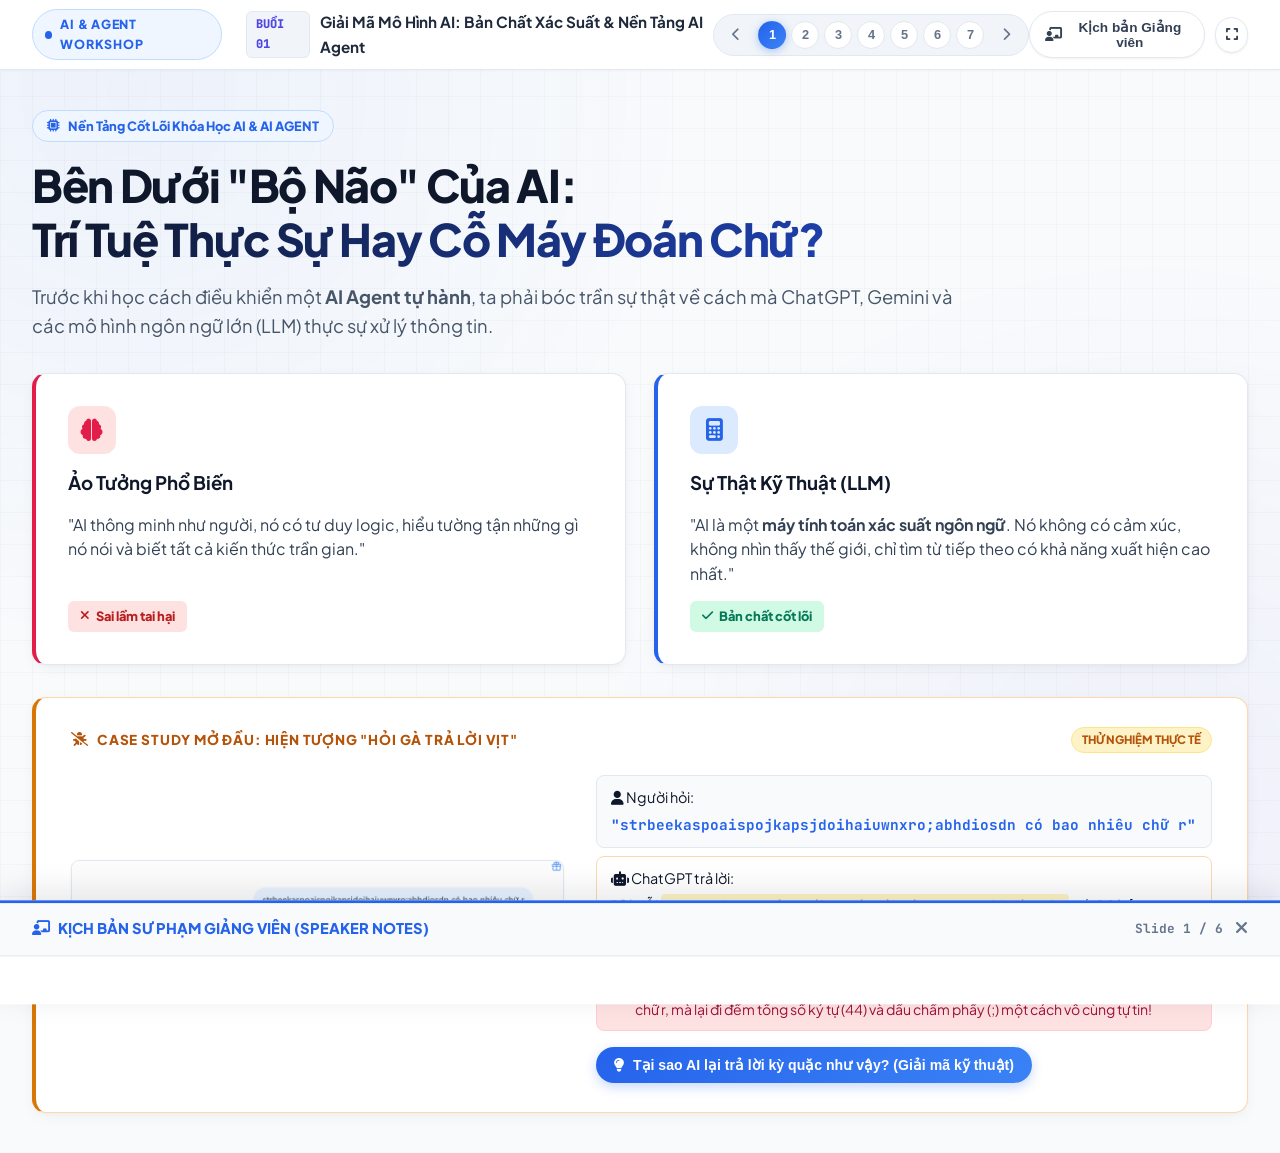
==== commit b01945c5: "feat: add Slide 3 on Context Window, model capacity comparison, Lost in the Middle, and 3 office rul" ====
--- a/index.html
+++ b/index.html
@@ -18,7 +18,7 @@
   <script src="https://cdnjs.cloudflare.com/ajax/libs/gsap/3.12.5/gsap.min.js"></script>
 
   <!-- Stylesheet (with cache-busting version) -->
-  <link rel="stylesheet" href="style.css?v=20261005_1648">
+  <link rel="stylesheet" href="style.css?v=20261005_1656">
 </head>
 <body class="light-theme">
   <!-- 3D FLOATING MESH BACKGROUND ORBS -->
@@ -326,8 +326,140 @@
         </div>
       </section>
 
-      <!-- ================= SLIDE 3: TƯ DUY QUẢN LÝ TỪ GIÁO TRÌNH ================= -->
+      <!-- ================= SLIDE 3: CỬA SỔ NGỮ CẢNH (CONTEXT WINDOW) ================= -->
       <section class="slide-page" data-slide="3" id="slide-3">
+        <div class="slide-content">
+          <div class="section-badge gsap-fade">CƠ CHẾ BỘ NHỚ AI (CONTEXT WINDOW)</div>
+          <h2 class="slide-title gsap-fade">Cửa Sổ Ngữ Cảnh Hoạt Động Thế Nào? Giải Mã "Trí Nhớ Tức Thời" Của AI</h2>
+          <p class="slide-desc gsap-fade">
+            Cửa sổ ngữ cảnh (Context Window) là <strong>"mặt bàn làm việc tạm thời"</strong> của AI. AI không có trí nhớ vĩnh viễn trong một cuộc trò chuyện — mỗi khi bạn gửi câu hỏi mới, toàn bộ lịch sử trước đó phải được nhét lại vào cửa sổ này.
+          </p>
+
+          <!-- 2 Cột so sánh & Bản chất -->
+          <div class="context-hero-grid">
+            <!-- Cột trái: Bản chất mặt bàn & Token -->
+            <div class="glass-card context-card tilt-card gsap-stagger">
+              <div class="context-card-header">
+                <div class="context-icon-wrap"><i class="fa-solid fa-table-cells-large"></i></div>
+                <h3>Bản Chất: Chiếc Bàn Làm Việc Có Hạn</h3>
+              </div>
+
+              <div class="desk-analogy-box">
+                <p><strong>Ví dụ mặt bàn:</strong> Hãy tưởng tượng Context Window như một chiếc bàn làm việc. Bạn bày tài liệu, sách vở và câu hỏi lên bàn.</p>
+                <p>Khi bàn đầy chỗ, những tờ giấy cũ nhất sẽ bị <strong>đẩy rơi xuống đất (Sliding Window / Tràn bộ nhớ)</strong> $\rightarrow$ AI bắt đầu quên những gì bạn đã nói ở đầu cuộc trò chuyện!</p>
+              </div>
+
+              <div class="desk-analogy-box" style="margin-top: 6px;">
+                <p><strong>Đơn vị đo lường: Token</strong></p>
+                <div class="token-calc-chips">
+                  <span class="token-calc-item"><i class="fa-solid fa-cube text-primary"></i> 1 Token $\approx$ 0.75 từ tiếng Anh</span>
+                  <span class="token-calc-item"><i class="fa-solid fa-cube text-success"></i> 1 Token $\approx$ 1-2 ký tự tiếng Việt</span>
+                  <span class="token-calc-item"><i class="fa-solid fa-file-lines text-warning"></i> 1.000 Tokens $\approx$ 750 từ (~2 trang A4)</span>
+                </div>
+              </div>
+            </div>
+
+            <!-- Cột phải: Thước đo sức chứa các mô hình thực tế -->
+            <div class="glass-card context-card tilt-card gsap-stagger">
+              <div class="context-card-header">
+                <div class="context-icon-wrap"><i class="fa-solid fa-gauge-high"></i></div>
+                <h3>Sức Chứa Cửa Sổ Ngữ Cảnh Các Mô Hình</h3>
+              </div>
+
+              <div class="model-capacity-list">
+                <!-- GPT-3.5 -->
+                <div class="capacity-item">
+                  <div class="cap-header">
+                    <span class="cap-name"><i class="fa-solid fa-robot text-muted"></i> GPT-3.5 Legacy</span>
+                    <span class="cap-val">4K - 16K tokens</span>
+                  </div>
+                  <div class="cap-bar-track"><div class="cap-bar-fill" style="width: 10%;"></div></div>
+                  <p class="cap-desc">Sức chứa ~3 - 12 trang văn bản. Rất nhanh bị tràn bộ nhớ khi chat dài.</p>
+                </div>
+
+                <!-- GPT-4o -->
+                <div class="capacity-item">
+                  <div class="cap-header">
+                    <span class="cap-name"><i class="fa-solid fa-bolt text-primary"></i> ChatGPT / GPT-4o</span>
+                    <span class="cap-val">128K tokens</span>
+                  </div>
+                  <div class="cap-bar-track"><div class="cap-bar-fill" style="width: 45%;"></div></div>
+                  <p class="cap-desc">Sức chứa ~300 trang sách. Đủ đọc trọn vẹn 1 báo cáo tài chính năm của doanh nghiệp.</p>
+                </div>
+
+                <!-- Claude 3.5 Sonnet -->
+                <div class="capacity-item">
+                  <div class="cap-header">
+                    <span class="cap-name"><i class="fa-solid fa-feather text-accent"></i> Claude 3.5 Sonnet</span>
+                    <span class="cap-val">200K tokens</span>
+                  </div>
+                  <div class="cap-bar-track"><div class="cap-bar-fill" style="width: 60%;"></div></div>
+                  <p class="cap-desc">Sức chứa ~500 trang tài liệu. Tối ưu cực mạnh cho phân tích mã nguồn và văn bản pháp lý.</p>
+                </div>
+
+                <!-- Gemini 1.5 Pro -->
+                <div class="capacity-item highlight-king">
+                  <div class="cap-header">
+                    <span class="cap-name"><i class="fa-solid fa-crown text-warning"></i> Gemini 1.5 Pro / Flash</span>
+                    <span class="cap-val">1M - 2M tokens (Vua Ngữ Cảnh)</span>
+                  </div>
+                  <div class="cap-bar-track"><div class="cap-bar-fill" style="width: 100%;"></div></div>
+                  <p class="cap-desc"><strong>Sức chứa kỷ lục ~1.500 - 3.000 trang sách!</strong> Có thể đọc toàn bộ 1 video dài 1 tiếng hoặc file âm thanh 11 tiếng.</p>
+                </div>
+              </div>
+            </div>
+          </div>
+
+          <!-- Hiện tượng Lost in the Middle -->
+          <div class="lost-middle-card glass-card gsap-fade">
+            <div class="lost-header">
+              <h4><i class="fa-solid fa-triangle-exclamation text-warning"></i> Hiện Tượng "Lost In The Middle" (Nghiên Cứu Stanford)</h4>
+              <span class="lost-tag"><i class="fa-solid fa-brain"></i> Đường Cong Chú Ý Hình Chữ U</span>
+            </div>
+            <p class="protip-desc" style="margin: 0;">
+              Khi bạn nạp một tài liệu quá dài (50-100 trang) vào trong cửa sổ ngữ cảnh, cơ chế Attention của AI sẽ <strong>ghi nhớ rất tốt phần đầu và phần cuối, nhưng rất dễ bỏ sót hoặc trả lời sai các chi tiết nằm ở chính giữa!</strong>
+            </p>
+            <div class="lost-visual-row">
+              <div class="u-zone zone-head">
+                <span class="u-pct">95%</span>
+                <span class="u-lbl">ĐẦU PROMPT (20% Đầu)</span>
+                <span class="u-detail">Ghi nhớ & tuân thủ rất tốt</span>
+              </div>
+              <div class="u-zone zone-mid">
+                <span class="u-pct">40%</span>
+                <span class="u-lbl">GIỮA PROMPT (BỊ LÃNG QUÊN)</span>
+                <span class="u-detail">Dễ bị ảo giác & bỏ sót dữ liệu</span>
+              </div>
+              <div class="u-zone zone-tail">
+                <span class="u-pct">92%</span>
+                <span class="u-lbl">CUỐI PROMPT (20% Cuối)</span>
+                <span class="u-detail">Ghi nhớ & bám sát yêu cầu</span>
+              </div>
+            </div>
+          </div>
+
+          <!-- 3 Quy Tắc Thực Chiến Văn Phòng -->
+          <div class="context-rules-grid">
+            <div class="context-rule-item glass-card gsap-stagger">
+              <span class="c-rule-badge c-rule-1"><i class="fa-solid fa-thumbtack"></i> Quy Tắc 1: Đặt Trọng Tâm Đầu/Cuối</span>
+              <p>Luôn đặt dữ liệu quan trọng nhất và các lệnh cấm ở <strong>dòng đầu tiên</strong> hoặc <strong>dòng cuối cùng</strong> của câu lệnh để tránh bị "rơi vào điểm mù ở giữa".</p>
+            </div>
+
+            <div class="context-rule-item glass-card gsap-stagger">
+              <span class="c-rule-badge c-rule-2"><i class="fa-solid fa-filter"></i> Quy Tắc 2: Lọc Sạch Dữ Liệu Rác</span>
+              <p>Không copy nguyên cả file Excel 10.000 dòng thừa thãi. Hãy trích xuất chỉ những cột/dòng cần phân tích để không làm ngộp cửa sổ ngữ cảnh của AI.</p>
+            </div>
+
+            <div class="context-rule-item glass-card gsap-stagger">
+              <span class="c-rule-badge c-rule-3"><i class="fa-solid fa-plus-circle"></i> Quy Tắc 3: Mở New Chat Khi Đổi Việc</span>
+              <p>Tránh hiện tượng <em>"Nhiễm độc ngữ cảnh" (Context Pollution)</em>. Khi chuyển sang nhiệm vụ mới, hãy mở phiên Chat mới để AI có một chiếc bàn làm việc sạch 100%.</p>
+            </div>
+          </div>
+        </div>
+      </section>
+
+      <!-- ================= SLIDE 4: TƯ DUY QUẢN LÝ TỪ GIÁO TRÌNH ================= -->
+      <section class="slide-page" data-slide="4" id="slide-4">
         <div class="slide-content">
           <div class="section-badge gsap-fade">TƯ DUY ĐIỀU KHIỂN AI (GIÁO TRÌNH TRANG 18-25)</div>
           <h2 class="slide-title gsap-fade">Từ "Người Dùng Thụ Động" Sang "Nhà Quản Lý AI"</h2>
@@ -380,8 +512,8 @@
         </div>
       </section>
 
-      <!-- ================= SLIDE 4: BỘ KỸ THUẬT SỬ DỤNG CHATGPT HIỆU QUẢ ================= -->
-      <section class="slide-page" data-slide="4" id="slide-4">
+      <!-- ================= SLIDE 5: BỘ KỸ THUẬT SỬ DỤNG CHATGPT HIỆU QUẢ ================= -->
+      <section class="slide-page" data-slide="5" id="slide-5">
         <div class="slide-content">
           <div class="section-badge gsap-fade">KỸ THUẬT THỰC CHIẾN (PROMPT ENGINEERING)</div>
           <h2 class="slide-title gsap-fade">Bộ 4 Kỹ Thuật Điều Khiển ChatGPT Chuẩn Xác Cho Dân Văn Phòng</h2>
@@ -610,8 +742,8 @@
         </div>
       </section>
 
-      <!-- ================= SLIDE 5: CẦU NỐI SANG KỶ NGUYÊN AI AGENT ================= -->
-      <section class="slide-page" data-slide="5" id="slide-5">
+      <!-- ================= SLIDE 6: CẦU NỐI SANG KỶ NGUYÊN AI AGENT ================= -->
+      <section class="slide-page" data-slide="6" id="slide-6">
         <div class="slide-content">
           <div class="section-badge gsap-fade">BƯỚC NHẢY TIẾP THEO</div>
           <h2 class="slide-title gsap-fade">Tại Sao Cần AI Agent? Giải Pháp Cho Cơn Ác Mộng Xác Suất</h2>
@@ -680,11 +812,12 @@
                 <span><strong>Agent khắc phục điểm yếu của ví dụ "bầu trời sấm sét":</strong> Thay vì đoán mò, nó tự kích hoạt Tool Tra Cứu Thời Tiết để có câu trả lời chính xác 100%!</span>
               </div>
             </div>
+          </div>
         </div>
       </section>
 
-      <!-- ================= SLIDE 6: TỔNG KẾT & NHIỆM VỤ THỰC CHIẾN ================= -->
-      <section class="slide-page" data-slide="6" id="slide-6">
+      <!-- ================= SLIDE 7: TỔNG KẾT & NHIỆM VỤ THỰC CHIẾN ================= -->
+      <section class="slide-page" data-slide="7" id="slide-7">
         <div class="slide-content">
           <div class="section-badge gsap-fade">KẾT THÚC BUỔI 01</div>
           <h2 class="slide-title gsap-fade">Hành Trang Cần Nhớ & Thử Thách Về Nhà</h2>
@@ -810,6 +943,6 @@
 
   </div>
 
-  <script src="app.js?v=20261005_1648"></script>
+  <script src="app.js?v=20261005_1656"></script>
 </body>
 </html>
--- a/style.css
+++ b/style.css
@@ -1312,6 +1312,288 @@
 .sim-explanation-note i {
   color: var(--accent-primary);
   margin-top: 2px;
+}
+
+/* ==========================================================================
+   SLIDE 3: CONTEXT WINDOW & AI WORKING MEMORY (NEW SLIDE)
+   ========================================================================== */
+.context-hero-grid {
+  display: grid;
+  grid-template-columns: 1.15fr 1.35fr;
+  gap: 1.6rem;
+  margin-bottom: 1.4rem;
+}
+
+.context-card {
+  padding: 1.6rem;
+  display: flex;
+  flex-direction: column;
+  gap: 1rem;
+}
+
+.context-card-header {
+  display: flex;
+  align-items: center;
+  gap: 12px;
+}
+
+.context-icon-wrap {
+  width: 44px;
+  height: 44px;
+  border-radius: 10px;
+  background: #eff6ff;
+  color: var(--accent-primary);
+  display: flex;
+  align-items: center;
+  justify-content: center;
+  font-size: 1.3rem;
+  flex-shrink: 0;
+}
+
+.context-card-header h3 {
+  font-size: 1.15rem;
+  font-weight: 800;
+  color: var(--text-main);
+  margin: 0;
+}
+
+.desk-analogy-box {
+  background: #f8fafc;
+  border: 1px solid #e2e8f0;
+  border-radius: var(--radius-sm);
+  padding: 1rem 1.2rem;
+  display: flex;
+  flex-direction: column;
+  gap: 8px;
+}
+
+.desk-analogy-box p {
+  font-size: 0.88rem;
+  color: #334155;
+  line-height: 1.5;
+  margin: 0;
+}
+
+.token-calc-chips {
+  display: flex;
+  flex-wrap: wrap;
+  gap: 8px;
+  margin-top: 4px;
+}
+
+.token-calc-item {
+  background: #ffffff;
+  border: 1px solid #cbd5e1;
+  padding: 4px 10px;
+  border-radius: 6px;
+  font-size: 0.78rem;
+  font-weight: 700;
+  color: #0f172a;
+  display: flex;
+  align-items: center;
+  gap: 6px;
+}
+
+.model-capacity-list {
+  display: flex;
+  flex-direction: column;
+  gap: 10px;
+}
+
+.capacity-item {
+  background: #f8fafc;
+  border: 1px solid #e2e8f0;
+  border-radius: var(--radius-sm);
+  padding: 10px 14px;
+  display: flex;
+  flex-direction: column;
+  gap: 6px;
+  transition: all 0.2s ease;
+}
+
+.capacity-item:hover {
+  background: #ffffff;
+  border-color: #cbd5e1;
+}
+
+.capacity-item.highlight-king {
+  background: #f0fdf4;
+  border-color: #86efac;
+  box-shadow: 0 2px 8px rgba(22, 163, 74, 0.1);
+}
+
+.cap-header {
+  display: flex;
+  justify-content: space-between;
+  align-items: center;
+}
+
+.cap-name {
+  font-size: 0.88rem;
+  font-weight: 800;
+  color: #0f172a;
+  display: flex;
+  align-items: center;
+  gap: 6px;
+}
+
+.cap-val {
+  font-family: var(--font-mono);
+  font-weight: 800;
+  font-size: 0.82rem;
+  color: var(--accent-primary);
+  background: #eff6ff;
+  padding: 2px 8px;
+  border-radius: 4px;
+}
+
+.capacity-item.highlight-king .cap-val {
+  color: #15803d;
+  background: #dcfce7;
+}
+
+.cap-bar-track {
+  height: 6px;
+  background: #e2e8f0;
+  border-radius: 3px;
+  overflow: hidden;
+}
+
+.cap-bar-fill {
+  height: 100%;
+  border-radius: 3px;
+  background: var(--accent-primary);
+}
+
+.capacity-item.highlight-king .cap-bar-fill {
+  background: linear-gradient(90deg, #22c55e, #10b981);
+}
+
+.cap-desc {
+  font-size: 0.78rem;
+  color: #64748b;
+  margin: 0;
+}
+
+/* Lost in the Middle Curve Box */
+.lost-middle-card {
+  background: #ffffff;
+  border: 1px solid #fed7aa;
+  border-left: 4px solid var(--accent-amber);
+  border-radius: var(--radius-sm);
+  padding: 1.2rem 1.6rem;
+  display: flex;
+  flex-direction: column;
+  gap: 10px;
+  margin-bottom: 1.4rem;
+}
+
+.lost-header {
+  display: flex;
+  align-items: center;
+  justify-content: space-between;
+  flex-wrap: wrap;
+  gap: 8px;
+}
+
+.lost-header h4 {
+  font-size: 1rem;
+  font-weight: 800;
+  color: #9a3412;
+  margin: 0;
+  display: flex;
+  align-items: center;
+  gap: 8px;
+}
+
+.lost-tag {
+  background: #fef3c7;
+  color: #b45309;
+  font-size: 0.72rem;
+  font-weight: 800;
+  padding: 3px 8px;
+  border-radius: 4px;
+}
+
+.lost-visual-row {
+  display: grid;
+  grid-template-columns: 1fr 1.4fr 1fr;
+  gap: 10px;
+  text-align: center;
+}
+
+.u-zone {
+  padding: 8px 10px;
+  border-radius: 6px;
+  display: flex;
+  flex-direction: column;
+  gap: 2px;
+}
+
+.zone-head { background: #dcfce7; border: 1px solid #86efac; color: #15803d; }
+.zone-mid { background: #fee2e2; border: 1px solid #fca5a5; color: #b91c1c; }
+.zone-tail { background: #dcfce7; border: 1px solid #86efac; color: #15803d; }
+
+.u-pct {
+  font-family: var(--font-mono);
+  font-size: 1.05rem;
+  font-weight: 900;
+}
+
+.u-lbl {
+  font-size: 0.74rem;
+  font-weight: 700;
+}
+
+.u-detail {
+  font-size: 0.7rem;
+  opacity: 0.85;
+}
+
+/* 3 Context Rules Grid */
+.context-rules-grid {
+  display: grid;
+  grid-template-columns: repeat(3, 1fr);
+  gap: 1.2rem;
+}
+
+.context-rule-item {
+  background: #ffffff;
+  border: 1px solid #e2e8f0;
+  border-radius: var(--radius-sm);
+  padding: 1.1rem 1.3rem;
+  display: flex;
+  flex-direction: column;
+  gap: 6px;
+  box-shadow: var(--shadow-sm);
+}
+
+.c-rule-badge {
+  font-size: 0.74rem;
+  font-weight: 800;
+  padding: 3px 8px;
+  border-radius: 4px;
+  align-self: flex-start;
+  display: inline-flex;
+  align-items: center;
+  gap: 6px;
+}
+
+.c-rule-1 { background: #dbeafe; color: #1d4ed8; }
+.c-rule-2 { background: #fef3c7; color: #b45309; }
+.c-rule-3 { background: #ede9fe; color: #6d28d9; }
+
+.context-rule-item p {
+  font-size: 0.84rem;
+  color: #334155;
+  line-height: 1.45;
+  margin: 0;
+}
+
+@media (max-width: 900px) {
+  .context-hero-grid, .context-rules-grid, .lost-visual-row {
+    grid-template-columns: 1fr;
+  }
 }
 
 /* ==========================================================================
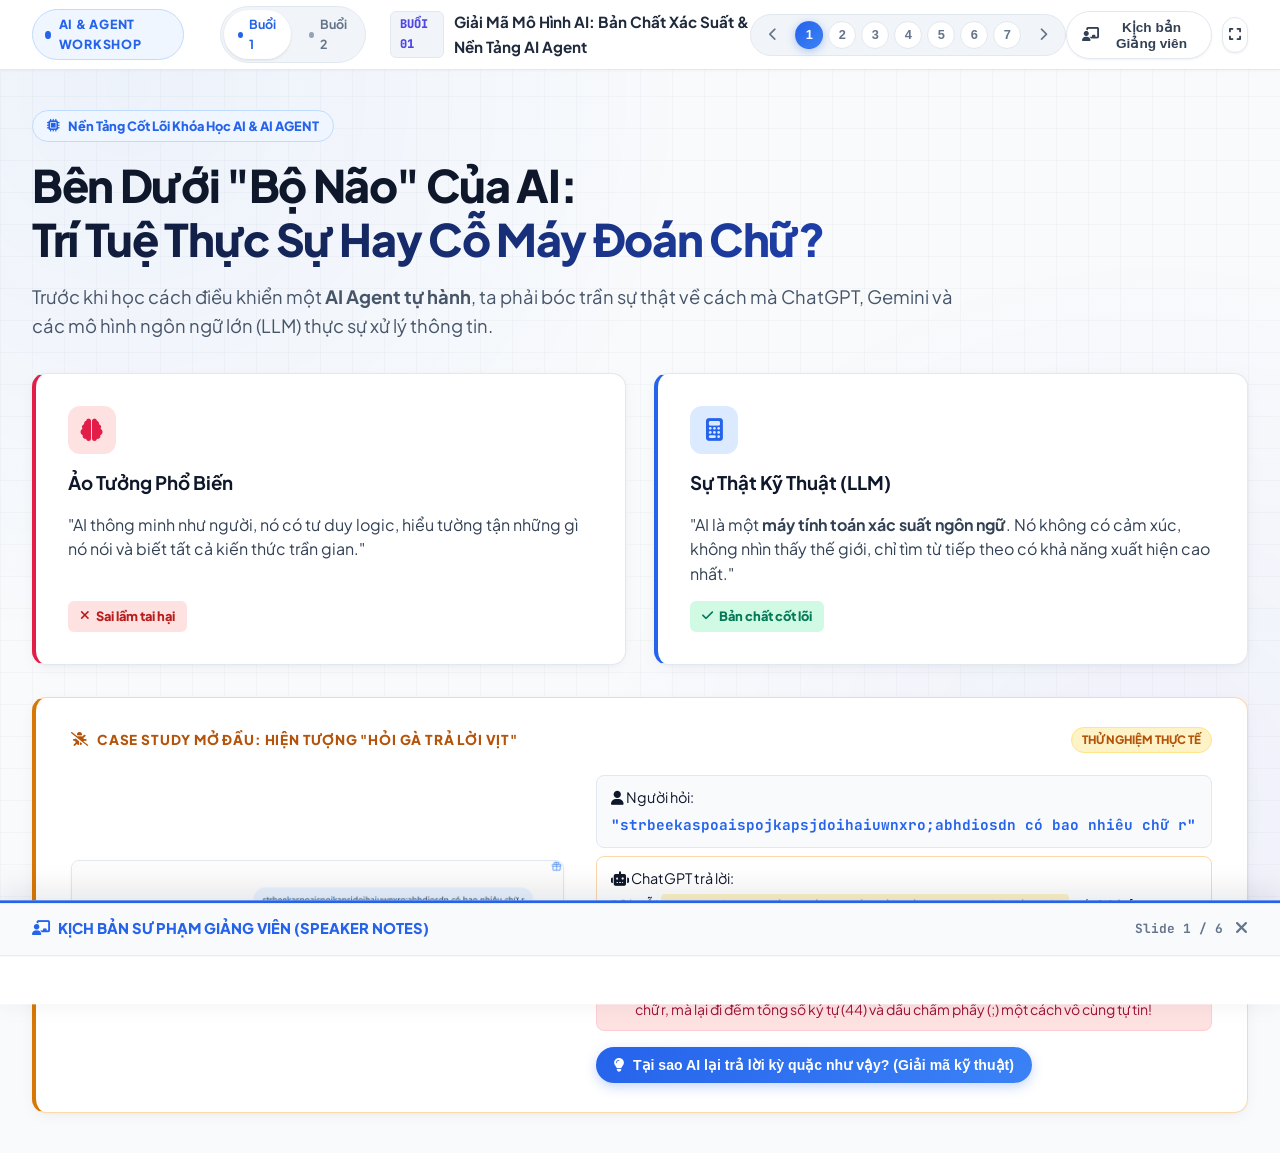
==== commit 43831b50: "feat: release Buoi 2 workshop slides, workspace AGENTS rules, and project diary" ====
--- a/index.html
+++ b/index.html
@@ -38,6 +38,17 @@
           <span class="pulsing-dot"></span>
           <span class="brand-text">AI & AGENT WORKSHOP</span>
         </div>
+        
+        <!-- BỘ CHUYỂN BUỔI HỌC (SESSION SWITCHER) -->
+        <div class="session-switcher">
+          <a href="index.html" class="session-btn active" title="Đang ở Buổi 1: Giải Mã Mô Hình Hoạt Động Của AI">
+            <span class="dot-indicator"></span> Buổi 1
+          </a>
+          <a href="buoi2.html" class="session-btn" title="Chuyển sang Buổi 2: Tư Duy Quản Lý & Khởi Tạo Văn Bản">
+            <span class="dot-indicator"></span> Buổi 2
+          </a>
+        </div>
+
         <div class="session-info">
           <span class="session-tag">BUỔI 01</span>
           <span class="session-title">Giải Mã Mô Hình AI: Bản Chất Xác Suất & Nền Tảng AI Agent</span>
@@ -330,129 +341,113 @@
       <section class="slide-page" data-slide="3" id="slide-3">
         <div class="slide-content">
           <div class="section-badge gsap-fade">CƠ CHẾ BỘ NHỚ AI (CONTEXT WINDOW)</div>
-          <h2 class="slide-title gsap-fade">Cửa Sổ Ngữ Cảnh Hoạt Động Thế Nào? Giải Mã "Trí Nhớ Tức Thời" Của AI</h2>
+          <h2 class="slide-title gsap-fade">Cửa Sổ Ngữ Cảnh Hoạt Động Thế Nào? Bản Chất Khi Gửi Yêu Cầu Cho AI</h2>
           <p class="slide-desc gsap-fade">
-            Cửa sổ ngữ cảnh (Context Window) là <strong>"mặt bàn làm việc tạm thời"</strong> của AI. AI không có trí nhớ vĩnh viễn trong một cuộc trò chuyện — mỗi khi bạn gửi câu hỏi mới, toàn bộ lịch sử trước đó phải được nhét lại vào cửa sổ này.
+            AI <strong>không có bộ nhớ ngầm tự lưu</strong> như con người. Mỗi khi bạn gửi 1 câu hỏi mới, toàn bộ lịch sử hỏi-đáp trước đó đều được hệ thống đóng gói và nạp lại từ đầu vào Input của mô hình.
           </p>
 
-          <!-- 2 Cột so sánh & Bản chất -->
-          <div class="context-hero-grid">
-            <!-- Cột trái: Bản chất mặt bàn & Token -->
-            <div class="glass-card context-card tilt-card gsap-stagger">
+          <!-- 2 Cột: Sơ đồ minh chứng thực tế & Diễn biến qua từng Turn -->
+          <div class="context-diagram-layout">
+            <!-- Cột trái: Ảnh Sơ Đồ Dẫn Chứng Thực Tế -->
+            <div class="context-evidence-card glass-card tilt-card gsap-stagger">
               <div class="context-card-header">
-                <div class="context-icon-wrap"><i class="fa-solid fa-table-cells-large"></i></div>
-                <h3>Bản Chất: Chiếc Bàn Làm Việc Có Hạn</h3>
-              </div>
-
-              <div class="desk-analogy-box">
-                <p><strong>Ví dụ mặt bàn:</strong> Hãy tưởng tượng Context Window như một chiếc bàn làm việc. Bạn bày tài liệu, sách vở và câu hỏi lên bàn.</p>
-                <p>Khi bàn đầy chỗ, những tờ giấy cũ nhất sẽ bị <strong>đẩy rơi xuống đất (Sliding Window / Tràn bộ nhớ)</strong> $\rightarrow$ AI bắt đầu quên những gì bạn đã nói ở đầu cuộc trò chuyện!</p>
-              </div>
-
-              <div class="desk-analogy-box" style="margin-top: 6px;">
-                <p><strong>Đơn vị đo lường: Token</strong></p>
-                <div class="token-calc-chips">
-                  <span class="token-calc-item"><i class="fa-solid fa-cube text-primary"></i> 1 Token $\approx$ 0.75 từ tiếng Anh</span>
-                  <span class="token-calc-item"><i class="fa-solid fa-cube text-success"></i> 1 Token $\approx$ 1-2 ký tự tiếng Việt</span>
-                  <span class="token-calc-item"><i class="fa-solid fa-file-lines text-warning"></i> 1.000 Tokens $\approx$ 750 từ (~2 trang A4)</span>
-                </div>
-              </div>
-            </div>
-
-            <!-- Cột phải: Thước đo sức chứa các mô hình thực tế -->
-            <div class="glass-card context-card tilt-card gsap-stagger">
+                <div class="context-icon-wrap"><i class="fa-solid fa-image"></i></div>
+                <h3>Minh Chứng Trực Quan: Sơ Đồ Multi-Turn Chat</h3>
+              </div>
+
+              <div class="context-img-box" id="zoomContextDiagram" title="Nhấp để phóng to sơ đồ">
+                <img src="assets/context-window.svg" alt="Sơ đồ cơ chế hoạt động Cửa Sổ Ngữ Cảnh (Context Window)" />
+                <div class="zoom-overlay-hint"><i class="fa-solid fa-magnifying-glass-plus"></i> Nhấp xem chi tiết</div>
+              </div>
+
+              <div class="diagram-legend">
+                <span class="leg-item leg-input"><i class="fa-solid fa-circle text-primary"></i> Input (Gửi vào AI)</span>
+                <span class="leg-item leg-output"><i class="fa-solid fa-circle text-accent"></i> Output (AI trả lời)</span>
+                <span class="leg-item leg-cutoff"><i class="fa-solid fa-scissors"></i> Cut-off Line (Vạch trượt bộ nhớ)</span>
+              </div>
+            </div>
+
+            <!-- Cột phải: Diễn biến từng lượt gửi yêu cầu & Vạch cắt -->
+            <div class="turn-breakdown-card glass-card tilt-card gsap-stagger">
               <div class="context-card-header">
-                <div class="context-icon-wrap"><i class="fa-solid fa-gauge-high"></i></div>
-                <h3>Sức Chứa Cửa Sổ Ngữ Cảnh Các Mô Hình</h3>
-              </div>
-
-              <div class="model-capacity-list">
-                <!-- GPT-3.5 -->
-                <div class="capacity-item">
-                  <div class="cap-header">
-                    <span class="cap-name"><i class="fa-solid fa-robot text-muted"></i> GPT-3.5 Legacy</span>
-                    <span class="cap-val">4K - 16K tokens</span>
-                  </div>
-                  <div class="cap-bar-track"><div class="cap-bar-fill" style="width: 10%;"></div></div>
-                  <p class="cap-desc">Sức chứa ~3 - 12 trang văn bản. Rất nhanh bị tràn bộ nhớ khi chat dài.</p>
-                </div>
-
-                <!-- GPT-4o -->
-                <div class="capacity-item">
-                  <div class="cap-header">
-                    <span class="cap-name"><i class="fa-solid fa-bolt text-primary"></i> ChatGPT / GPT-4o</span>
-                    <span class="cap-val">128K tokens</span>
-                  </div>
-                  <div class="cap-bar-track"><div class="cap-bar-fill" style="width: 45%;"></div></div>
-                  <p class="cap-desc">Sức chứa ~300 trang sách. Đủ đọc trọn vẹn 1 báo cáo tài chính năm của doanh nghiệp.</p>
-                </div>
-
-                <!-- Claude 3.5 Sonnet -->
-                <div class="capacity-item">
-                  <div class="cap-header">
-                    <span class="cap-name"><i class="fa-solid fa-feather text-accent"></i> Claude 3.5 Sonnet</span>
-                    <span class="cap-val">200K tokens</span>
-                  </div>
-                  <div class="cap-bar-track"><div class="cap-bar-fill" style="width: 60%;"></div></div>
-                  <p class="cap-desc">Sức chứa ~500 trang tài liệu. Tối ưu cực mạnh cho phân tích mã nguồn và văn bản pháp lý.</p>
-                </div>
-
-                <!-- Gemini 1.5 Pro -->
-                <div class="capacity-item highlight-king">
-                  <div class="cap-header">
-                    <span class="cap-name"><i class="fa-solid fa-crown text-warning"></i> Gemini 1.5 Pro / Flash</span>
-                    <span class="cap-val">1M - 2M tokens (Vua Ngữ Cảnh)</span>
-                  </div>
-                  <div class="cap-bar-track"><div class="cap-bar-fill" style="width: 100%;"></div></div>
-                  <p class="cap-desc"><strong>Sức chứa kỷ lục ~1.500 - 3.000 trang sách!</strong> Có thể đọc toàn bộ 1 video dài 1 tiếng hoặc file âm thanh 11 tiếng.</p>
-                </div>
-              </div>
-            </div>
-          </div>
-
-          <!-- Hiện tượng Lost in the Middle -->
-          <div class="lost-middle-card glass-card gsap-fade">
-            <div class="lost-header">
-              <h4><i class="fa-solid fa-triangle-exclamation text-warning"></i> Hiện Tượng "Lost In The Middle" (Nghiên Cứu Stanford)</h4>
-              <span class="lost-tag"><i class="fa-solid fa-brain"></i> Đường Cong Chú Ý Hình Chữ U</span>
-            </div>
-            <p class="protip-desc" style="margin: 0;">
-              Khi bạn nạp một tài liệu quá dài (50-100 trang) vào trong cửa sổ ngữ cảnh, cơ chế Attention của AI sẽ <strong>ghi nhớ rất tốt phần đầu và phần cuối, nhưng rất dễ bỏ sót hoặc trả lời sai các chi tiết nằm ở chính giữa!</strong>
-            </p>
-            <div class="lost-visual-row">
-              <div class="u-zone zone-head">
-                <span class="u-pct">95%</span>
-                <span class="u-lbl">ĐẦU PROMPT (20% Đầu)</span>
-                <span class="u-detail">Ghi nhớ & tuân thủ rất tốt</span>
-              </div>
-              <div class="u-zone zone-mid">
-                <span class="u-pct">40%</span>
-                <span class="u-lbl">GIỮA PROMPT (BỊ LÃNG QUÊN)</span>
-                <span class="u-detail">Dễ bị ảo giác & bỏ sót dữ liệu</span>
-              </div>
-              <div class="u-zone zone-tail">
-                <span class="u-pct">92%</span>
-                <span class="u-lbl">CUỐI PROMPT (20% Cuối)</span>
-                <span class="u-detail">Ghi nhớ & bám sát yêu cầu</span>
-              </div>
-            </div>
-          </div>
-
-          <!-- 3 Quy Tắc Thực Chiến Văn Phòng -->
-          <div class="context-rules-grid">
-            <div class="context-rule-item glass-card gsap-stagger">
-              <span class="c-rule-badge c-rule-1"><i class="fa-solid fa-thumbtack"></i> Quy Tắc 1: Đặt Trọng Tâm Đầu/Cuối</span>
-              <p>Luôn đặt dữ liệu quan trọng nhất và các lệnh cấm ở <strong>dòng đầu tiên</strong> hoặc <strong>dòng cuối cùng</strong> của câu lệnh để tránh bị "rơi vào điểm mù ở giữa".</p>
-            </div>
-
-            <div class="context-rule-item glass-card gsap-stagger">
-              <span class="c-rule-badge c-rule-2"><i class="fa-solid fa-filter"></i> Quy Tắc 2: Lọc Sạch Dữ Liệu Rác</span>
-              <p>Không copy nguyên cả file Excel 10.000 dòng thừa thãi. Hãy trích xuất chỉ những cột/dòng cần phân tích để không làm ngộp cửa sổ ngữ cảnh của AI.</p>
-            </div>
-
-            <div class="context-rule-item glass-card gsap-stagger">
-              <span class="c-rule-badge c-rule-3"><i class="fa-solid fa-plus-circle"></i> Quy Tắc 3: Mở New Chat Khi Đổi Việc</span>
-              <p>Tránh hiện tượng <em>"Nhiễm độc ngữ cảnh" (Context Pollution)</em>. Khi chuyển sang nhiệm vụ mới, hãy mở phiên Chat mới để AI có một chiếc bàn làm việc sạch 100%.</p>
+                <div class="context-icon-wrap"><i class="fa-solid fa-timeline"></i></div>
+                <h3>Diễn Biến Xử Lý Dữ Liệu Khi Bạn Gửi Tin Nhắn</h3>
+              </div>
+
+              <div class="turn-steps-list">
+                <!-- Turn 1 -->
+                <div class="turn-step-item">
+                  <div class="turn-step-top">
+                    <span class="turn-step-title"><span class="turn-badge t1">Turn 1</span> Lượt Chat Đầu Tiên (Nhẹ & Nhanh Nhất)</span>
+                    <span class="turn-load-tag load-low"><i class="fa-solid fa-bolt"></i> Tối ưu 100%</span>
+                  </div>
+                  <div class="turn-flow-formula">
+                    <span class="formula-block formula-in"><i class="fa-solid fa-arrow-right-to-bracket"></i> <strong>Input:</strong> [Tin nhắn 1]</span>
+                    <i class="fa-solid fa-arrow-right formula-arrow"></i>
+                    <span class="formula-block formula-out"><i class="fa-solid fa-arrow-up-right-from-square"></i> <strong>Output:</strong> [Câu trả lời 1]</span>
+                  </div>
+                  <p class="turn-step-desc">AI chỉ cần đọc duy nhất 1 câu hỏi của bạn. Xử lý cực nhanh, tốn rất ít token.</p>
+                </div>
+
+                <!-- Turn 2 -->
+                <div class="turn-step-item">
+                  <div class="turn-step-top">
+                    <span class="turn-step-title"><span class="turn-badge t2">Turn 2</span> Lượt Thứ 2 (Gom Cả Lịch Sử Cũ)</span>
+                    <span class="turn-load-tag load-med"><i class="fa-solid fa-layer-group"></i> Input x2</span>
+                  </div>
+                  <div class="turn-flow-formula">
+                    <span class="formula-block formula-in"><i class="fa-solid fa-arrow-right-to-bracket"></i> <strong>Input:</strong> [Tin 1 + Trả lời 1 + Tin 2]</span>
+                    <i class="fa-solid fa-arrow-right formula-arrow"></i>
+                    <span class="formula-block formula-out"><i class="fa-solid fa-arrow-up-right-from-square"></i> <strong>Output:</strong> [Trả lời 2]</span>
+                  </div>
+                  <p class="turn-step-desc">Bạn gửi tiếp câu hỏi thứ 2 &rarr; Hệ thống tự động gom cả câu hỏi và câu trả lời của Lượt 1 gửi kèm vào!</p>
+                </div>
+
+                <!-- Turn 3 -->
+                <div class="turn-step-item">
+                  <div class="turn-step-top">
+                    <span class="turn-step-title"><span class="turn-badge t3">Turn 3</span> Lượt Thứ 3 (Nhồi Nhét Tích Lũy)</span>
+                    <span class="turn-load-tag load-high"><i class="fa-solid fa-weight-hanging"></i> Input x3</span>
+                  </div>
+                  <div class="turn-flow-formula">
+                    <span class="formula-block formula-in"><i class="fa-solid fa-arrow-right-to-bracket"></i> <strong>Input:</strong> [Tin 1..3 + Trả lời 1..2]</span>
+                    <i class="fa-solid fa-arrow-right formula-arrow"></i>
+                    <span class="formula-block formula-out"><i class="fa-solid fa-arrow-up-right-from-square"></i> <strong>Output:</strong> [Trả lời 3]</span>
+                  </div>
+                  <p class="turn-step-desc">Dữ liệu đầu vào phình to. AI phải đọc lại toàn bộ lịch sử từ đầu rồi mới sinh tiếp câu trả lời mới.</p>
+                </div>
+              </div>
+
+              <!-- Cut-off Line Alert -->
+              <div class="turn-cutoff-alert">
+                <div class="cutoff-header">
+                  <i class="fa-solid fa-scissors"></i> Vạch Cắt Ngữ Cảnh (Cut-off Line / Sliding Window)
+                </div>
+                <p>
+                  Khi cuộc trò chuyện quá dài vượt qua dung lượng Cửa sổ ngữ cảnh, <strong>các tin nhắn đầu tiên (Turn 1) sẽ bị cắt bỏ và rơi ra ngoài!</strong> Khi đó, AI bắt đầu quên sạch các yêu cầu, quy định hoặc file tài liệu bạn đã nạp ở đầu phiên chat.
+                </p>
+              </div>
+            </div>
+          </div>
+
+          <!-- 3 Ý Đúc Kết Thực Chiến -->
+          <div class="context-takeaways-row">
+            <div class="context-takeaway-card glass-card gsap-stagger">
+              <span class="takeaway-badge takeaway-1"><i class="fa-solid fa-brain"></i> Đúc Kết 1</span>
+              <h4>AI Không Tự Nhớ — Mỗi Lần Hỏi Là Đọc Lại Từ Đầu</h4>
+              <p>Mỗi tin nhắn gửi đi là gửi kèm TOÀN BỘ lịch sử chat cũ. Lịch sử càng dài, tốc độ xử lý càng chậm và chi phí token càng tăng vọt.</p>
+            </div>
+
+            <div class="context-takeaway-card glass-card gsap-stagger">
+              <span class="takeaway-badge takeaway-2"><i class="fa-solid fa-triangle-exclamation"></i> Đúc Kết 2</span>
+              <h4>Tránh "Nhiễm Độc Ngữ Cảnh" (Context Drift)</h4>
+              <p>Khi chat quá dài, AI dễ bị phân tâm bởi các câu trả lời phụ cũ, dẫn đến hiện tượng trả lời lan man, sai lệch trọng tâm ban đầu hoặc sinh ảo giác.</p>
+            </div>
+
+            <div class="context-takeaway-card glass-card gsap-stagger">
+              <span class="takeaway-badge takeaway-3"><i class="fa-solid fa-rotate-right"></i> Đúc Kết 3</span>
+              <h4>Nguyên Tắc "New Chat" Đúng Lúc</h4>
+              <p>Khi hoàn thành 1 nhiệm vụ hoặc chuyển sang phân tích bảng dữ liệu / chủ đề mới, <strong>hãy mở ngay New Chat</strong> để AI có một bộ nhớ sạch 100%.</p>
             </div>
           </div>
         </div>
--- a/style.css
+++ b/style.css
@@ -353,6 +353,10 @@
   border-radius: var(--radius-md);
   box-shadow: var(--shadow-md);
   position: relative;
+  padding: 1.5rem;
+  display: flex;
+  flex-direction: column;
+  gap: 0.8rem;
   transition: transform 0.2s ease, box-shadow 0.2s ease, border-color 0.2s ease;
 }
 
@@ -366,6 +370,18 @@
   display: grid;
   grid-template-columns: 1fr 1fr;
   gap: 1.8rem;
+}
+
+.grid-3-col {
+  display: grid;
+  grid-template-columns: repeat(3, 1fr);
+  gap: 1.5rem;
+}
+
+.grid-6-col {
+  display: grid;
+  grid-template-columns: repeat(6, 1fr);
+  gap: 1.25rem;
 }
 
 /* ==========================================================================
@@ -1315,121 +1331,104 @@
 }
 
 /* ==========================================================================
-   SLIDE 3: CONTEXT WINDOW & AI WORKING MEMORY (NEW SLIDE)
+   SLIDE 3: CONTEXT WINDOW & DIAGRAM EVIDENCE
    ========================================================================== */
-.context-hero-grid {
+.context-diagram-layout {
   display: grid;
-  grid-template-columns: 1.15fr 1.35fr;
-  gap: 1.6rem;
+  grid-template-columns: 1.15fr 1.25fr;
+  gap: 1.8rem;
   margin-bottom: 1.4rem;
-}
-
-.context-card {
+  align-items: stretch;
+}
+
+.context-evidence-card {
   padding: 1.6rem;
   display: flex;
   flex-direction: column;
   gap: 1rem;
-}
-
-.context-card-header {
-  display: flex;
-  align-items: center;
-  gap: 12px;
-}
-
-.context-icon-wrap {
-  width: 44px;
-  height: 44px;
-  border-radius: 10px;
-  background: #eff6ff;
-  color: var(--accent-primary);
+  justify-content: space-between;
+}
+
+.context-img-box {
+  position: relative;
+  border-radius: var(--radius-sm);
+  overflow: hidden;
+  border: 1px solid #cbd5e1;
+  background: #ffffff;
+  cursor: pointer;
   display: flex;
   align-items: center;
   justify-content: center;
-  font-size: 1.3rem;
-  flex-shrink: 0;
-}
-
-.context-card-header h3 {
-  font-size: 1.15rem;
-  font-weight: 800;
-  color: var(--text-main);
-  margin: 0;
-}
-
-.desk-analogy-box {
+  padding: 12px;
+  box-shadow: 0 4px 12px rgba(15, 23, 42, 0.05);
+}
+
+.context-diagram-img {
+  width: 100%;
+  height: auto;
+  max-height: 320px;
+  object-fit: contain;
+  display: block;
+  transition: transform 0.25s ease;
+}
+
+.context-img-box:hover .context-diagram-img {
+  transform: scale(1.02);
+}
+
+.zoom-badge {
+  position: absolute;
+  top: 10px;
+  right: 10px;
+  background: rgba(15, 23, 42, 0.75);
+  color: #ffffff;
+  font-size: 0.72rem;
+  font-weight: 700;
+  padding: 3px 8px;
+  border-radius: 4px;
+  display: flex;
+  align-items: center;
+  gap: 5px;
+  pointer-events: none;
+}
+
+.turn-breakdown-card {
+  padding: 1.6rem;
+  display: flex;
+  flex-direction: column;
+  gap: 1rem;
+}
+
+.turn-steps-list {
+  display: flex;
+  flex-direction: column;
+  gap: 10px;
+}
+
+.turn-step-item {
   background: #f8fafc;
   border: 1px solid #e2e8f0;
   border-radius: var(--radius-sm);
-  padding: 1rem 1.2rem;
-  display: flex;
-  flex-direction: column;
-  gap: 8px;
-}
-
-.desk-analogy-box p {
-  font-size: 0.88rem;
-  color: #334155;
-  line-height: 1.5;
-  margin: 0;
-}
-
-.token-calc-chips {
-  display: flex;
-  flex-wrap: wrap;
-  gap: 8px;
-  margin-top: 4px;
-}
-
-.token-calc-item {
-  background: #ffffff;
-  border: 1px solid #cbd5e1;
-  padding: 4px 10px;
-  border-radius: 6px;
-  font-size: 0.78rem;
-  font-weight: 700;
-  color: #0f172a;
-  display: flex;
-  align-items: center;
-  gap: 6px;
-}
-
-.model-capacity-list {
-  display: flex;
-  flex-direction: column;
-  gap: 10px;
-}
-
-.capacity-item {
-  background: #f8fafc;
-  border: 1px solid #e2e8f0;
-  border-radius: var(--radius-sm);
   padding: 10px 14px;
   display: flex;
   flex-direction: column;
-  gap: 6px;
+  gap: 4px;
   transition: all 0.2s ease;
 }
 
-.capacity-item:hover {
+.turn-step-item:hover {
   background: #ffffff;
   border-color: #cbd5e1;
 }
 
-.capacity-item.highlight-king {
-  background: #f0fdf4;
-  border-color: #86efac;
-  box-shadow: 0 2px 8px rgba(22, 163, 74, 0.1);
-}
-
-.cap-header {
-  display: flex;
+.turn-header {
+  display: flex;
+  align-items: center;
   justify-content: space-between;
-  align-items: center;
-}
-
-.cap-name {
-  font-size: 0.88rem;
+}
+
+.turn-title {
+  font-size: 0.9rem;
   font-weight: 800;
   color: #0f172a;
   display: flex;
@@ -1437,127 +1436,41 @@
   gap: 6px;
 }
 
-.cap-val {
+.turn-tag {
+  font-size: 0.72rem;
+  font-weight: 800;
+  padding: 2px 8px;
+  border-radius: 4px;
+}
+
+.tag-turn1 { background: #dbeafe; color: #1d4ed8; }
+.tag-turn2 { background: #fef3c7; color: #b45309; }
+.tag-turn3 { background: #fee2e2; color: #b91c1c; }
+
+.turn-step-item p {
+  font-size: 0.83rem;
+  color: #475569;
+  line-height: 1.45;
+  margin: 0;
+}
+
+.turn-step-item code {
   font-family: var(--font-mono);
-  font-weight: 800;
-  font-size: 0.82rem;
+  font-size: 0.78rem;
   color: var(--accent-primary);
   background: #eff6ff;
-  padding: 2px 8px;
+  padding: 2px 6px;
   border-radius: 4px;
 }
 
-.capacity-item.highlight-king .cap-val {
-  color: #15803d;
-  background: #dcfce7;
-}
-
-.cap-bar-track {
-  height: 6px;
-  background: #e2e8f0;
-  border-radius: 3px;
-  overflow: hidden;
-}
-
-.cap-bar-fill {
-  height: 100%;
-  border-radius: 3px;
-  background: var(--accent-primary);
-}
-
-.capacity-item.highlight-king .cap-bar-fill {
-  background: linear-gradient(90deg, #22c55e, #10b981);
-}
-
-.cap-desc {
-  font-size: 0.78rem;
-  color: #64748b;
-  margin: 0;
-}
-
-/* Lost in the Middle Curve Box */
-.lost-middle-card {
-  background: #ffffff;
-  border: 1px solid #fed7aa;
-  border-left: 4px solid var(--accent-amber);
-  border-radius: var(--radius-sm);
-  padding: 1.2rem 1.6rem;
-  display: flex;
-  flex-direction: column;
-  gap: 10px;
-  margin-bottom: 1.4rem;
-}
-
-.lost-header {
-  display: flex;
-  align-items: center;
-  justify-content: space-between;
-  flex-wrap: wrap;
-  gap: 8px;
-}
-
-.lost-header h4 {
-  font-size: 1rem;
-  font-weight: 800;
-  color: #9a3412;
-  margin: 0;
-  display: flex;
-  align-items: center;
-  gap: 8px;
-}
-
-.lost-tag {
-  background: #fef3c7;
-  color: #b45309;
-  font-size: 0.72rem;
-  font-weight: 800;
-  padding: 3px 8px;
-  border-radius: 4px;
-}
-
-.lost-visual-row {
-  display: grid;
-  grid-template-columns: 1fr 1.4fr 1fr;
-  gap: 10px;
-  text-align: center;
-}
-
-.u-zone {
-  padding: 8px 10px;
-  border-radius: 6px;
-  display: flex;
-  flex-direction: column;
-  gap: 2px;
-}
-
-.zone-head { background: #dcfce7; border: 1px solid #86efac; color: #15803d; }
-.zone-mid { background: #fee2e2; border: 1px solid #fca5a5; color: #b91c1c; }
-.zone-tail { background: #dcfce7; border: 1px solid #86efac; color: #15803d; }
-
-.u-pct {
-  font-family: var(--font-mono);
-  font-size: 1.05rem;
-  font-weight: 900;
-}
-
-.u-lbl {
-  font-size: 0.74rem;
-  font-weight: 700;
-}
-
-.u-detail {
-  font-size: 0.7rem;
-  opacity: 0.85;
-}
-
-/* 3 Context Rules Grid */
-.context-rules-grid {
+/* 3 Takeaway Cards for Context */
+.context-takeaways-row {
   display: grid;
   grid-template-columns: repeat(3, 1fr);
   gap: 1.2rem;
 }
 
-.context-rule-item {
+.c-takeaway-item {
   background: #ffffff;
   border: 1px solid #e2e8f0;
   border-radius: var(--radius-sm);
@@ -1568,7 +1481,12 @@
   box-shadow: var(--shadow-sm);
 }
 
-.c-rule-badge {
+.c-takeaway-item.highlight-action {
+  border-color: #86efac;
+  background: #f0fdf4;
+}
+
+.c-t-badge {
   font-size: 0.74rem;
   font-weight: 800;
   padding: 3px 8px;
@@ -1579,19 +1497,19 @@
   gap: 6px;
 }
 
-.c-rule-1 { background: #dbeafe; color: #1d4ed8; }
-.c-rule-2 { background: #fef3c7; color: #b45309; }
-.c-rule-3 { background: #ede9fe; color: #6d28d9; }
-
-.context-rule-item p {
-  font-size: 0.84rem;
+.c-t-1 { background: #eff6ff; color: #1d4ed8; }
+.c-t-2 { background: #fff7ed; color: #c2410c; }
+.c-t-3 { background: #dcfce7; color: #15803d; }
+
+.c-takeaway-item p {
+  font-size: 0.85rem;
   color: #334155;
   line-height: 1.45;
   margin: 0;
 }
 
 @media (max-width: 900px) {
-  .context-hero-grid, .context-rules-grid, .lost-visual-row {
+  .context-diagram-layout, .context-takeaways-row {
     grid-template-columns: 1fr;
   }
 }
@@ -2674,8 +2592,346 @@
 }
 
 /* ==========================================================================
-   RESPONSIVE
+   SLIDE 3: CONTEXT WINDOW & MULTI-TURN ACCUMULATION DIAGRAM STYLES
    ========================================================================== */
+.context-diagram-layout {
+  display: grid;
+  grid-template-columns: 1fr 1.15fr;
+  gap: 1.25rem;
+  margin-top: 1rem;
+  margin-bottom: 1.25rem;
+  align-items: stretch;
+}
+
+.context-evidence-card, .turn-breakdown-card {
+  display: flex;
+  flex-direction: column;
+  padding: 1.25rem;
+  background: var(--bg-card);
+  border: 1px solid var(--border-card);
+  border-radius: var(--radius-md);
+  box-shadow: var(--shadow-sm);
+  transition: transform 0.25s ease, box-shadow 0.25s ease, border-color 0.25s ease;
+}
+
+.context-evidence-card:hover, .turn-breakdown-card:hover {
+  border-color: var(--border-card-hover);
+  box-shadow: var(--shadow-md);
+}
+
+.context-card-header {
+  display: flex;
+  align-items: center;
+  gap: 10px;
+  margin-bottom: 0.9rem;
+  padding-bottom: 0.75rem;
+  border-bottom: 1px solid var(--border-card);
+}
+
+.context-card-header .context-icon-wrap {
+  width: 36px;
+  height: 36px;
+  border-radius: 8px;
+  background: rgba(37, 99, 235, 0.1);
+  color: var(--accent-primary);
+  display: flex;
+  align-items: center;
+  justify-content: center;
+  font-size: 1rem;
+}
+
+.context-card-header h3 {
+  font-size: 1rem;
+  font-weight: 700;
+  color: var(--text-main);
+  margin: 0;
+}
+
+.context-img-box {
+  position: relative;
+  background: #fafaf8;
+  border-radius: var(--radius-sm);
+  overflow: hidden;
+  border: 1px solid var(--border-card);
+  cursor: pointer;
+  box-shadow: 0 2px 8px rgba(15, 23, 42, 0.04);
+  display: flex;
+  align-items: center;
+  justify-content: center;
+  min-height: 260px;
+  padding: 8px;
+  transition: transform 0.2s ease, box-shadow 0.2s ease, border-color 0.2s ease;
+}
+
+.context-img-box:hover {
+  transform: translateY(-2px);
+  box-shadow: 0 8px 24px rgba(37, 99, 235, 0.12);
+  border-color: #3b82f6;
+}
+
+.context-img-box img {
+  width: 100%;
+  height: auto;
+  max-height: 340px;
+  object-fit: contain;
+  display: block;
+}
+
+.zoom-overlay-hint {
+  position: absolute;
+  bottom: 8px;
+  right: 8px;
+  background: rgba(15, 23, 42, 0.85);
+  backdrop-filter: blur(4px);
+  color: #38bdf8;
+  font-size: 0.75rem;
+  font-weight: 600;
+  padding: 4px 10px;
+  border-radius: 20px;
+  border: 1px solid rgba(56, 189, 248, 0.3);
+  pointer-events: none;
+  display: flex;
+  align-items: center;
+  gap: 5px;
+}
+
+.diagram-legend {
+  display: flex;
+  flex-wrap: wrap;
+  gap: 8px;
+  margin-top: 0.9rem;
+  padding-top: 0.75rem;
+  border-top: 1px dashed var(--border-card);
+}
+
+.leg-item {
+  display: inline-flex;
+  align-items: center;
+  gap: 5px;
+  font-size: 0.75rem;
+  font-weight: 600;
+  padding: 3px 8px;
+  border-radius: 4px;
+}
+
+.leg-input {
+  background: #eff6ff;
+  color: #1d4ed8;
+  border: 1px solid #bfdbfe;
+}
+
+.leg-output {
+  background: #fdf2f8;
+  color: #be185d;
+  border: 1px solid #fbcfe8;
+}
+
+.leg-cutoff {
+  background: #fef2f2;
+  color: #b91c1c;
+  border: 1px solid #fecaca;
+}
+
+/* Turn Steps List */
+.turn-steps-list {
+  display: flex;
+  flex-direction: column;
+  gap: 0.65rem;
+  flex: 1;
+}
+
+.turn-step-item {
+  background: #f8fafc;
+  border: 1px solid var(--border-card);
+  border-radius: var(--radius-sm);
+  padding: 0.65rem 0.85rem;
+  transition: all 0.2s ease;
+  position: relative;
+}
+
+.turn-step-item:hover {
+  background: #ffffff;
+  border-color: #cbd5e1;
+  box-shadow: 0 2px 8px rgba(15, 23, 42, 0.04);
+}
+
+.turn-step-top {
+  display: flex;
+  justify-content: space-between;
+  align-items: center;
+  margin-bottom: 4px;
+}
+
+.turn-step-title {
+  font-size: 0.82rem;
+  font-weight: 700;
+  color: var(--text-main);
+  display: flex;
+  align-items: center;
+  gap: 6px;
+}
+
+.turn-badge {
+  font-size: 0.7rem;
+  font-weight: 800;
+  padding: 2px 7px;
+  border-radius: 4px;
+  font-family: var(--font-mono);
+}
+
+.turn-badge.t1 { background: #dbeafe; color: #1e40af; }
+.turn-badge.t2 { background: #e0e7ff; color: #3730a3; }
+.turn-badge.t3 { background: #fae8ff; color: #86198f; }
+
+.turn-load-tag {
+  font-size: 0.7rem;
+  font-weight: 700;
+  padding: 2px 6px;
+  border-radius: 3px;
+}
+.load-low { background: #dcfce7; color: #166534; }
+.load-med { background: #fef3c7; color: #92400e; }
+.load-high { background: #fee2e2; color: #991b1b; }
+
+.turn-flow-formula {
+  font-family: var(--font-mono);
+  font-size: 0.74rem;
+  background: #ffffff;
+  padding: 5px 8px;
+  border-radius: 6px;
+  border: 1px solid #e2e8f0;
+  margin-bottom: 5px;
+  display: flex;
+  align-items: center;
+  gap: 6px;
+  flex-wrap: wrap;
+}
+
+.formula-block {
+  display: inline-flex;
+  align-items: center;
+  gap: 4px;
+  padding: 2px 7px;
+  border-radius: 4px;
+  font-size: 0.74rem;
+}
+
+.formula-in {
+  background: #eff6ff;
+  color: #1e40af;
+  border: 1px solid #bfdbfe;
+}
+
+.formula-out {
+  background: #fdf2f8;
+  color: #be185d;
+  border: 1px solid #fbcfe8;
+}
+
+.formula-arrow {
+  color: #94a3b8;
+  font-size: 0.72rem;
+}
+
+.turn-step-desc {
+  font-size: 0.77rem;
+  color: var(--text-muted);
+  line-height: 1.45;
+  margin: 0;
+}
+
+/* Cutoff Alert Box */
+.turn-cutoff-alert {
+  margin-top: 0.65rem;
+  background: linear-gradient(135deg, #fff1f2 0%, #fff7ed 100%);
+  border: 1px solid #fecdd3;
+  border-left: 4px solid #e11d48;
+  border-radius: var(--radius-sm);
+  padding: 0.7rem 0.85rem;
+}
+
+.cutoff-header {
+  display: flex;
+  align-items: center;
+  gap: 6px;
+  font-size: 0.82rem;
+  font-weight: 700;
+  color: #9f1239;
+  margin-bottom: 3px;
+}
+
+.turn-cutoff-alert p {
+  font-size: 0.76rem;
+  color: #4c0519;
+  line-height: 1.45;
+  margin: 0;
+}
+
+/* Concluding Takeaways Row */
+.context-takeaways-row {
+  display: grid;
+  grid-template-columns: repeat(3, 1fr);
+  gap: 1rem;
+  margin-top: 0.5rem;
+}
+
+.context-takeaway-card {
+  background: var(--bg-card);
+  border: 1px solid var(--border-card);
+  border-radius: var(--radius-md);
+  padding: 1rem 1.1rem;
+  box-shadow: var(--shadow-sm);
+  display: flex;
+  flex-direction: column;
+  gap: 6px;
+  transition: transform 0.2s ease, box-shadow 0.2s ease, border-color 0.2s ease;
+}
+
+.context-takeaway-card:hover {
+  transform: translateY(-2px);
+  border-color: var(--border-card-hover);
+  box-shadow: var(--shadow-md);
+}
+
+.takeaway-badge {
+  display: inline-flex;
+  align-items: center;
+  gap: 6px;
+  font-size: 0.75rem;
+  font-weight: 700;
+  text-transform: uppercase;
+  letter-spacing: 0.5px;
+  padding: 3px 8px;
+  border-radius: 4px;
+  width: fit-content;
+}
+
+.takeaway-1 { background: #eff6ff; color: #1d4ed8; }
+.takeaway-2 { background: #fff7ed; color: #c2410c; }
+.takeaway-3 { background: #f0fdf4; color: #15803d; }
+
+.context-takeaway-card h4 {
+  font-size: 0.88rem;
+  font-weight: 700;
+  color: var(--text-main);
+  margin: 0;
+}
+
+.context-takeaway-card p {
+  font-size: 0.78rem;
+  color: var(--text-muted);
+  line-height: 1.45;
+  margin: 0;
+}
+
+@media (max-width: 992px) {
+  .context-diagram-layout {
+    grid-template-columns: 1fr;
+  }
+  .context-takeaways-row {
+    grid-template-columns: 1fr;
+  }
+}
 @media (max-width: 1200px) {
   .pillars-grid {
     grid-template-columns: repeat(2, 1fr);
@@ -2712,3 +2968,416 @@
     font-size: 1.8rem;
   }
 }
+
+
+/* ==========================================================================
+   SESSION SWITCHER & BUOI 2 EXTENSIONS
+   ========================================================================== */
+.session-switcher {
+  display: flex;
+  align-items: center;
+  gap: 4px;
+  background: #f1f5f9;
+  border: 1px solid #e2e8f0;
+  padding: 3px;
+  border-radius: 999px;
+  margin-left: 12px;
+}
+
+.session-btn {
+  display: inline-flex;
+  align-items: center;
+  gap: 6px;
+  padding: 5px 14px;
+  border-radius: 999px;
+  font-size: 0.78rem;
+  font-weight: 700;
+  color: #64748b;
+  text-decoration: none;
+  transition: all 0.2s cubic-bezier(0.16, 1, 0.3, 1);
+}
+
+.session-btn:hover {
+  color: var(--accent-primary);
+  background: rgba(255, 255, 255, 0.6);
+}
+
+.session-btn.active {
+  background: #ffffff;
+  color: var(--accent-primary);
+  box-shadow: 0 1px 3px rgba(15, 23, 42, 0.08), 0 1px 2px rgba(15, 23, 42, 0.04);
+}
+
+.session-btn .dot-indicator {
+  width: 6px;
+  height: 6px;
+  border-radius: 50%;
+  background: #94a3b8;
+}
+
+.session-btn.active .dot-indicator {
+  background: #2563eb;
+}
+
+/* 4-Step Pipeline Steps */
+.pipeline-container {
+  display: grid;
+  grid-template-columns: repeat(4, 1fr);
+  gap: 16px;
+  margin: 1.5rem 0;
+  position: relative;
+}
+
+.pipeline-card {
+  background: #ffffff;
+  border: 1px solid var(--border-card);
+  border-radius: var(--radius-md);
+  padding: 1.25rem;
+  position: relative;
+  transition: all 0.25s ease;
+  box-shadow: var(--shadow-sm);
+  display: flex;
+  flex-direction: column;
+}
+
+.pipeline-card:hover {
+  transform: translateY(-4px);
+  border-color: #93c5fd;
+  box-shadow: var(--shadow-hover);
+}
+
+.step-num-badge {
+  display: inline-flex;
+  align-items: center;
+  justify-content: center;
+  width: 32px;
+  height: 32px;
+  border-radius: 50%;
+  font-weight: 800;
+  font-size: 0.85rem;
+  font-family: var(--font-mono);
+  margin-bottom: 0.75rem;
+  background: #eff6ff;
+  color: var(--accent-primary);
+  border: 1px solid #bfdbfe;
+}
+
+.pipeline-card.active-step .step-num-badge {
+  background: var(--accent-primary);
+  color: #fff;
+}
+
+.pipeline-title {
+  font-size: 1.05rem;
+  font-weight: 700;
+  color: #0f172a;
+  margin-bottom: 0.5rem;
+}
+
+.pipeline-desc {
+  font-size: 0.86rem;
+  color: #64748b;
+  line-height: 1.5;
+  flex-grow: 1;
+}
+
+.pipeline-tag {
+  margin-top: 1rem;
+  padding: 4px 8px;
+  background: #f8fafc;
+  border: 1px solid #e2e8f0;
+  border-radius: 6px;
+  font-size: 0.75rem;
+  font-weight: 600;
+  color: #475569;
+}
+
+/* Mock Email UI Card */
+.mock-email-container {
+  background: #ffffff;
+  border: 1px solid #cbd5e1;
+  border-radius: var(--radius-md);
+  box-shadow: var(--shadow-md);
+  overflow: hidden;
+  font-family: var(--font-main);
+}
+
+.mock-email-header {
+  background: #f8fafc;
+  padding: 1rem 1.25rem;
+  border-bottom: 1px solid #e2e8f0;
+  display: flex;
+  flex-direction: column;
+  gap: 6px;
+}
+
+.mock-email-row {
+  display: flex;
+  font-size: 0.86rem;
+  gap: 8px;
+}
+
+.mock-label {
+  color: #64748b;
+  font-weight: 600;
+  min-width: 65px;
+}
+
+.mock-val {
+  color: #0f172a;
+  font-weight: 500;
+}
+
+.mock-email-body {
+  padding: 1.5rem;
+  font-size: 0.92rem;
+  color: #334155;
+  line-height: 1.65;
+  max-height: 380px;
+  overflow-y: auto;
+}
+
+.mock-email-body h4 {
+  color: #1e293b;
+  margin: 1rem 0 0.5rem 0;
+  font-size: 0.98rem;
+}
+
+/* Mock Word Document Card */
+.mock-word-container {
+  background: #ffffff;
+  border: 1px solid #cbd5e1;
+  border-radius: var(--radius-md);
+  box-shadow: 0 8px 24px rgba(15, 23, 42, 0.08);
+  padding: 2rem;
+  font-family: 'Times New Roman', Times, serif;
+  color: #1e293b;
+  position: relative;
+  max-height: 480px;
+  overflow-y: auto;
+}
+
+.mock-word-container::before {
+  content: 'TÀI LIỆU MICROSOFT WORD (.DOCX) - KHỔ A4';
+  position: absolute;
+  top: 8px;
+  right: 16px;
+  font-family: var(--font-mono);
+  font-size: 0.68rem;
+  font-weight: 700;
+  color: #94a3b8;
+  letter-spacing: 0.08em;
+}
+
+/* Badge KPI */
+.badge-kpi {
+  display: inline-flex;
+  align-items: center;
+  gap: 4px;
+  padding: 3px 8px;
+  border-radius: 6px;
+  font-size: 0.78rem;
+  font-weight: 700;
+  font-family: var(--font-mono);
+  background: #ecfdf5;
+  color: #059669;
+  border: 1px solid #a7f3d0;
+}
+
+.badge-kpi.amber {
+  background: #fffbeb;
+  color: #b45309;
+  border-color: #fde68a;
+}
+
+/* ==========================================================================
+   BUOI 2 SPECIALIZED CARDS & GRIDS
+   ========================================================================== */
+.rule-cards-grid {
+  display: grid;
+  grid-template-columns: repeat(6, 1fr);
+  gap: 1.25rem;
+  margin-top: 0.8rem;
+}
+
+.rule-card {
+  background: #ffffff;
+  border: 1px solid var(--border-card);
+  border-radius: var(--radius-md);
+  padding: 1.4rem;
+  display: flex;
+  flex-direction: column;
+  gap: 0.65rem;
+  box-shadow: var(--shadow-sm);
+  transition: all 0.25s cubic-bezier(0.16, 1, 0.3, 1);
+  position: relative;
+  overflow: hidden;
+}
+
+.rule-card:hover {
+  transform: translateY(-3px);
+  border-color: #93c5fd;
+  box-shadow: var(--shadow-hover);
+}
+
+.rule-card.top-row {
+  grid-column: span 2;
+}
+
+.rule-card.bottom-row {
+  grid-column: span 3;
+}
+
+.rule-card-header {
+  display: flex;
+  align-items: center;
+  justify-content: space-between;
+  margin-bottom: 0.25rem;
+}
+
+.rule-badge {
+  font-family: var(--font-mono);
+  font-size: 0.82rem;
+  font-weight: 800;
+  color: var(--accent-primary);
+  background: #eff6ff;
+  border: 1px solid #bfdbfe;
+  padding: 3px 10px;
+  border-radius: 999px;
+}
+
+.rule-card h4 {
+  font-size: 1.12rem;
+  font-weight: 800;
+  color: var(--text-main);
+  line-height: 1.35;
+}
+
+.rule-card p {
+  font-size: 0.92rem;
+  color: var(--text-muted);
+  line-height: 1.55;
+  flex-grow: 1;
+}
+
+.rule-card .status-tag {
+  align-self: flex-start;
+  margin-top: auto;
+}
+
+/* 6 Evals Grid (Slide 3) */
+.eval-cards-grid {
+  display: grid;
+  grid-template-columns: repeat(3, 1fr);
+  gap: 1.25rem;
+  margin-top: 0.8rem;
+}
+
+.eval-card {
+  background: #ffffff;
+  border: 1px solid var(--border-card);
+  border-radius: var(--radius-md);
+  padding: 1.35rem;
+  display: flex;
+  flex-direction: column;
+  gap: 0.6rem;
+  box-shadow: var(--shadow-sm);
+  transition: all 0.25s ease;
+}
+
+.eval-card:hover {
+  transform: translateY(-3px);
+  border-color: #93c5fd;
+  box-shadow: var(--shadow-hover);
+}
+
+.eval-card.featured-card {
+  border: 2px solid #fda4af;
+  background: linear-gradient(180deg, #fff1f2 0%, #ffffff 100%);
+  box-shadow: 0 4px 14px rgba(225, 29, 72, 0.08);
+}
+
+.eval-card h4 {
+  font-size: 1.05rem;
+  font-weight: 800;
+  color: var(--text-main);
+}
+
+.eval-card p {
+  font-size: 0.9rem;
+  color: var(--text-muted);
+  line-height: 1.55;
+}
+
+/* ==========================================================================
+   SLIDE 8: 5 EXERCISE SITUATIONS
+   ========================================================================== */
+.exercise-nav {
+  display: flex;
+  gap: 8px;
+  background: #f1f5f9;
+  padding: 6px;
+  border-radius: var(--radius-md);
+  border: 1px solid var(--border-card);
+  overflow-x: auto;
+  margin-bottom: 1.25rem;
+}
+
+.exercise-tab-btn {
+  flex: 1;
+  display: flex;
+  align-items: center;
+  justify-content: center;
+  gap: 8px;
+  padding: 10px 14px;
+  border-radius: var(--radius-sm);
+  background: transparent;
+  border: none;
+  font-family: var(--font-main);
+  font-size: 0.85rem;
+  font-weight: 700;
+  color: #64748b;
+  cursor: pointer;
+  transition: all 0.2s ease;
+  white-space: nowrap;
+}
+
+.exercise-tab-btn:hover {
+  color: var(--accent-primary);
+  background: rgba(255, 255, 255, 0.7);
+}
+
+.exercise-tab-btn.active {
+  background: #ffffff;
+  color: var(--accent-primary);
+  box-shadow: 0 1px 3px rgba(15, 23, 42, 0.08);
+}
+
+.exercise-pane {
+  display: none;
+}
+
+.exercise-pane.active {
+  display: block;
+}
+
+.exercise-meta-box {
+  background: #f8fafc;
+  border: 1px solid #e2e8f0;
+  border-radius: var(--radius-md);
+  padding: 1.25rem;
+  display: flex;
+  flex-direction: column;
+  gap: 0.9rem;
+}
+
+.exercise-badge-title {
+  display: flex;
+  align-items: center;
+  gap: 8px;
+  font-size: 0.8rem;
+  font-weight: 800;
+  color: var(--accent-indigo);
+  text-transform: uppercase;
+  letter-spacing: 0.05em;
+}
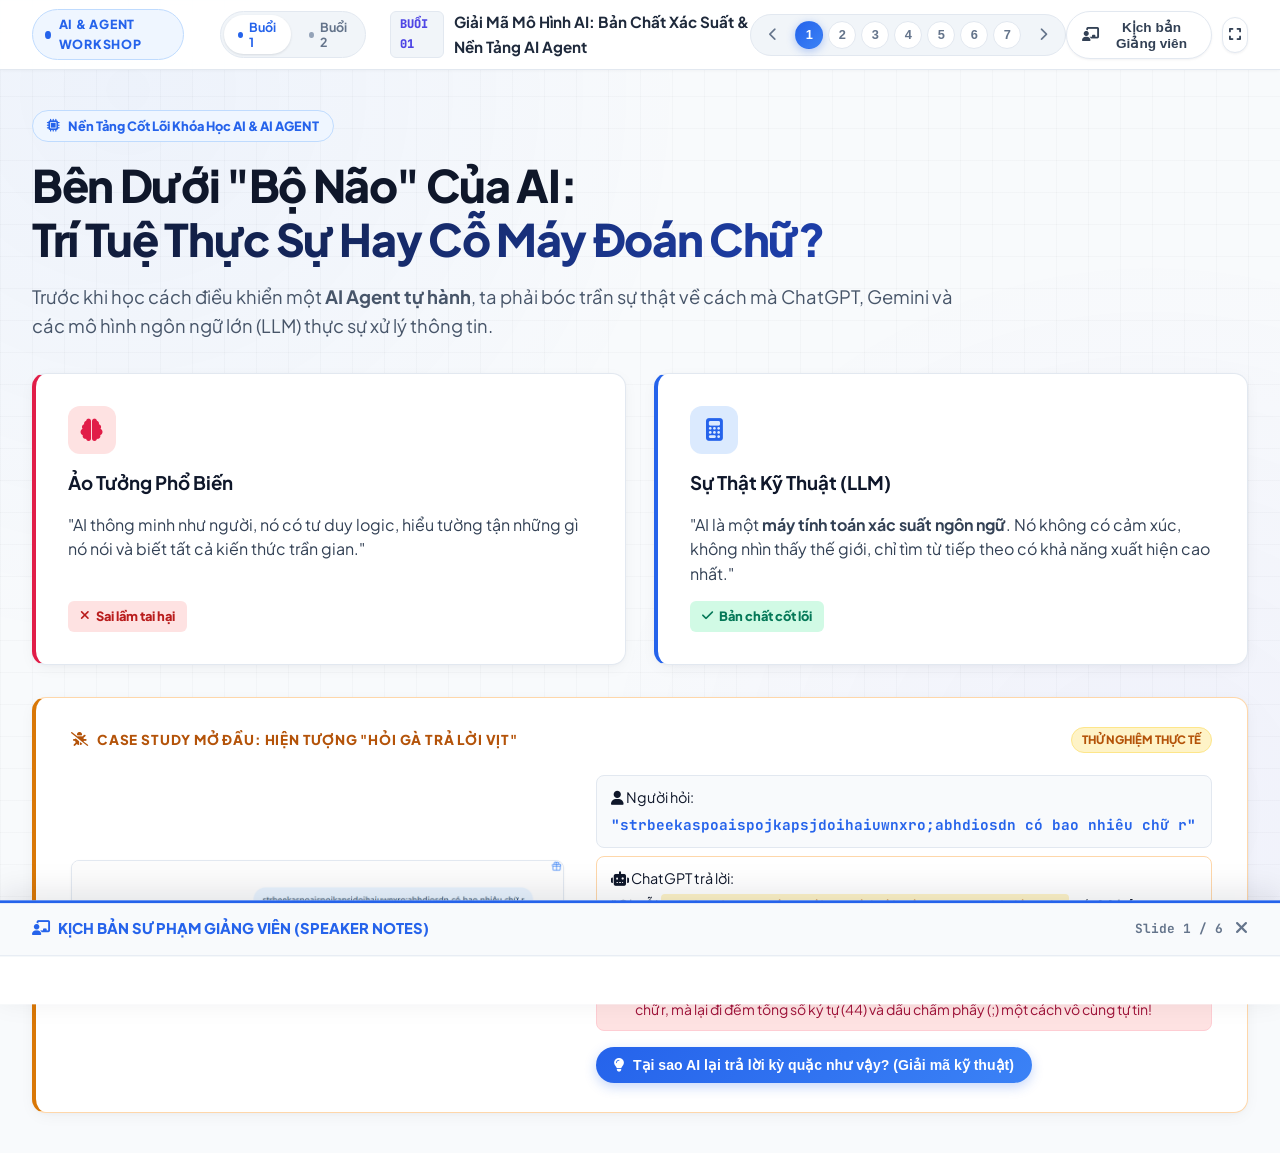
==== commit 04e65997: "fix(ui): inject critical CSS and bump cache-buster for Session Switcher on Buoi 1 and 2" ====
--- a/index.html
+++ b/index.html
@@ -18,7 +18,54 @@
   <script src="https://cdnjs.cloudflare.com/ajax/libs/gsap/3.12.5/gsap.min.js"></script>
 
   <!-- Stylesheet (with cache-busting version) -->
-  <link rel="stylesheet" href="style.css?v=20261005_1656">
+  <link rel="stylesheet" href="style.css?v=20261012_1915">
+
+  <style>
+    /* Critical CSS for Session Switcher (Bảo đảm luôn hiển thị đẹp tức thì không phụ thuộc cache) */
+    .session-switcher {
+      display: inline-flex !important;
+      align-items: center !important;
+      gap: 4px !important;
+      background: #f1f5f9 !important;
+      border: 1px solid #e2e8f0 !important;
+      padding: 3px !important;
+      border-radius: 999px !important;
+      margin-left: 12px !important;
+      vertical-align: middle !important;
+    }
+    .session-btn {
+      display: inline-flex !important;
+      align-items: center !important;
+      gap: 6px !important;
+      padding: 5px 14px !important;
+      border-radius: 999px !important;
+      font-size: 0.78rem !important;
+      font-weight: 700 !important;
+      color: #64748b !important;
+      text-decoration: none !important;
+      transition: all 0.2s cubic-bezier(0.16, 1, 0.3, 1) !important;
+      line-height: 1.2 !important;
+    }
+    .session-btn:hover {
+      color: #2563eb !important;
+      background: rgba(255, 255, 255, 0.6) !important;
+    }
+    .session-btn.active {
+      background: #ffffff !important;
+      color: #2563eb !important;
+      box-shadow: 0 1px 3px rgba(15, 23, 42, 0.08), 0 1px 2px rgba(15, 23, 42, 0.04) !important;
+    }
+    .session-btn .dot-indicator {
+      width: 6px !important;
+      height: 6px !important;
+      border-radius: 50% !important;
+      background: #94a3b8 !important;
+      display: inline-block !important;
+    }
+    .session-btn.active .dot-indicator {
+      background: #2563eb !important;
+    }
+  </style>
 </head>
 <body class="light-theme">
   <!-- 3D FLOATING MESH BACKGROUND ORBS -->
--- a/style.css
+++ b/style.css
@@ -144,6 +144,53 @@
   font-weight: 800;
   letter-spacing: 0.06em;
   color: var(--accent-primary);
+}
+
+/* SESSION SWITCHER (BỘ CHUYỂN BUỔI HỌC) */
+.session-switcher {
+  display: inline-flex;
+  align-items: center;
+  gap: 4px;
+  background: #f1f5f9;
+  border: 1px solid #e2e8f0;
+  padding: 3px;
+  border-radius: 999px;
+  margin-left: 12px;
+}
+
+.session-btn {
+  display: inline-flex;
+  align-items: center;
+  gap: 6px;
+  padding: 5px 14px;
+  border-radius: 999px;
+  font-size: 0.78rem;
+  font-weight: 700;
+  color: #64748b;
+  text-decoration: none;
+  transition: all 0.2s cubic-bezier(0.16, 1, 0.3, 1);
+}
+
+.session-btn:hover {
+  color: var(--accent-primary);
+  background: rgba(255, 255, 255, 0.6);
+}
+
+.session-btn.active {
+  background: #ffffff;
+  color: var(--accent-primary);
+  box-shadow: 0 1px 3px rgba(15, 23, 42, 0.08), 0 1px 2px rgba(15, 23, 42, 0.04);
+}
+
+.session-btn .dot-indicator {
+  width: 6px;
+  height: 6px;
+  border-radius: 50%;
+  background: #94a3b8;
+}
+
+.session-btn.active .dot-indicator {
+  background: #2563eb;
 }
 
 .session-info {
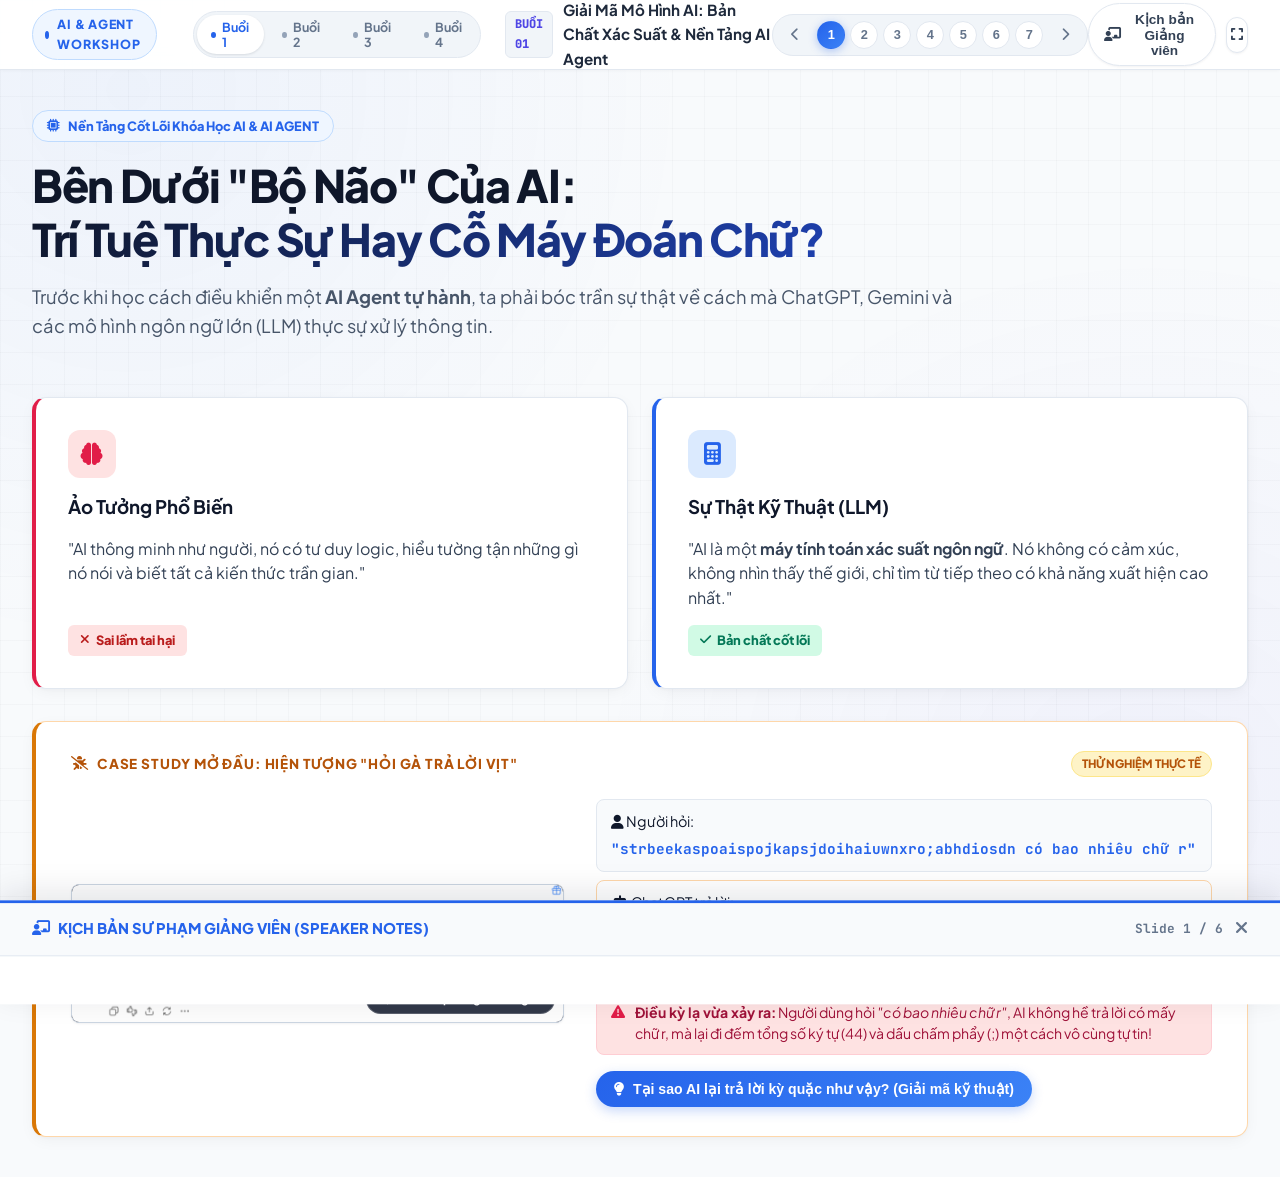
==== commit fe7c2165: "fix(pages): add root index router, .nojekyll, and release Buoi 4 interactive slides" ====
--- a/index.html
+++ b/index.html
@@ -3,988 +3,277 @@
 <head>
   <meta charset="UTF-8">
   <meta name="viewport" content="width=device-width, initial-scale=1.0">
-  <title>Khóa Học AI & Agent - Buổi 1: Giải Mã Mô Hình Hoạt Động Của AI</title>
-  <meta name="description" content="Giao diện bài giảng tương tác buổi 1: Cơ chế hoạt động của mô hình ngôn ngữ lớn (LLM), bản chất xác suất qua minh chứng thực tế và nền tảng bước vào thế giới AI Agent.">
+  <title>Khóa Học AI & AI AGENT Thực Chiến - Điều Hướng Bài Giảng</title>
   
-  <!-- Google Fonts: Plus Jakarta Sans & JetBrains Mono -->
+  <!-- Tự động chuyển hướng ngay lập tức sang thư mục Giao_dien -->
+  <meta http-equiv="refresh" content="0; url=Giao_dien/index.html">
+  <link rel="canonical" href="Giao_dien/index.html">
+  
+  <!-- Google Fonts & Font Awesome Icons -->
   <link rel="preconnect" href="https://fonts.googleapis.com">
   <link rel="preconnect" href="https://fonts.gstatic.com" crossorigin>
-  <link href="https://fonts.googleapis.com/css2?family=JetBrains+Mono:wght@400;500;600;700&family=Plus+Jakarta+Sans:wght@400;500;600;700;800;900&display=swap" rel="stylesheet">
-  
-  <!-- Font Awesome Icons -->
+  <link href="https://fonts.googleapis.com/css2?family=Plus+Jakarta+Sans:wght@400;600;700;800;900&family=JetBrains+Mono:wght@600;800&display=swap" rel="stylesheet">
   <link rel="stylesheet" href="https://cdnjs.cloudflare.com/ajax/libs/font-awesome/6.4.0/css/all.min.css">
-  
-  <!-- GSAP 3 CDN (GreenSock Animation Platform) -->
-  <script src="https://cdnjs.cloudflare.com/ajax/libs/gsap/3.12.5/gsap.min.js"></script>
-
-  <!-- Stylesheet (with cache-busting version) -->
-  <link rel="stylesheet" href="style.css?v=20261012_1915">
+
+  <script>
+    // Chuyển hướng tức thì bằng JavaScript
+    window.location.replace("Giao_dien/index.html");
+  </script>
 
   <style>
-    /* Critical CSS for Session Switcher (Bảo đảm luôn hiển thị đẹp tức thì không phụ thuộc cache) */
-    .session-switcher {
-      display: inline-flex !important;
-      align-items: center !important;
-      gap: 4px !important;
-      background: #f1f5f9 !important;
-      border: 1px solid #e2e8f0 !important;
-      padding: 3px !important;
-      border-radius: 999px !important;
-      margin-left: 12px !important;
-      vertical-align: middle !important;
-    }
-    .session-btn {
-      display: inline-flex !important;
-      align-items: center !important;
-      gap: 6px !important;
-      padding: 5px 14px !important;
-      border-radius: 999px !important;
-      font-size: 0.78rem !important;
-      font-weight: 700 !important;
-      color: #64748b !important;
-      text-decoration: none !important;
-      transition: all 0.2s cubic-bezier(0.16, 1, 0.3, 1) !important;
-      line-height: 1.2 !important;
-    }
-    .session-btn:hover {
-      color: #2563eb !important;
-      background: rgba(255, 255, 255, 0.6) !important;
-    }
-    .session-btn.active {
-      background: #ffffff !important;
-      color: #2563eb !important;
-      box-shadow: 0 1px 3px rgba(15, 23, 42, 0.08), 0 1px 2px rgba(15, 23, 42, 0.04) !important;
-    }
-    .session-btn .dot-indicator {
-      width: 6px !important;
-      height: 6px !important;
-      border-radius: 50% !important;
-      background: #94a3b8 !important;
-      display: inline-block !important;
-    }
-    .session-btn.active .dot-indicator {
-      background: #2563eb !important;
+    :root {
+      --primary: #2563eb;
+      --accent: #7c3aed;
+      --bg: #0b0f19;
+      --card-bg: rgba(17, 24, 39, 0.85);
+      --border: rgba(255, 255, 255, 0.12);
+      --text: #f8fafc;
+      --text-muted: #94a3b8;
+    }
+    * {
+      box-sizing: border-box;
+      margin: 0;
+      padding: 0;
+    }
+    body {
+      font-family: 'Plus Jakarta Sans', -apple-system, BlinkMacSystemFont, sans-serif;
+      background: var(--bg);
+      color: var(--text);
+      min-height: 100vh;
+      display: flex;
+      flex-direction: column;
+      align-items: center;
+      justify-content: center;
+      padding: 1.5rem;
+      position: relative;
+      overflow-x: hidden;
+    }
+    .mesh-orb {
+      position: absolute;
+      border-radius: 50%;
+      filter: blur(100px);
+      pointer-events: none;
+      z-index: 0;
+    }
+    .orb-1 {
+      width: 400px;
+      height: 400px;
+      top: -100px;
+      left: -100px;
+      background: rgba(37, 99, 235, 0.25);
+    }
+    .orb-2 {
+      width: 500px;
+      height: 500px;
+      bottom: -150px;
+      right: -150px;
+      background: rgba(124, 58, 237, 0.25);
+    }
+    .portal-container {
+      position: relative;
+      z-index: 1;
+      max-width: 900px;
+      width: 100%;
+      background: var(--card-bg);
+      border: 1px solid var(--border);
+      border-radius: 24px;
+      padding: 2.5rem 2rem;
+      box-shadow: 0 25px 50px -12px rgba(0, 0, 0, 0.6);
+      backdrop-filter: blur(20px);
+      text-align: center;
+    }
+    .badge-live {
+      display: inline-flex;
+      align-items: center;
+      gap: 8px;
+      background: rgba(37, 99, 235, 0.15);
+      border: 1px solid rgba(59, 130, 246, 0.3);
+      color: #60a5fa;
+      padding: 6px 16px;
+      border-radius: 999px;
+      font-size: 0.8rem;
+      font-weight: 800;
+      letter-spacing: 0.5px;
+      text-transform: uppercase;
+      margin-bottom: 1.25rem;
+    }
+    .pulsing-dot {
+      width: 8px;
+      height: 8px;
+      border-radius: 50%;
+      background: #3b82f6;
+      box-shadow: 0 0 10px #3b82f6;
+      animation: pulse 1.5s infinite;
+    }
+    @keyframes pulse {
+      0%, 100% { opacity: 1; transform: scale(1); }
+      50% { opacity: 0.4; transform: scale(0.85); }
+    }
+    h1 {
+      font-size: 2rem;
+      font-weight: 900;
+      line-height: 1.25;
+      margin-bottom: 0.75rem;
+      background: linear-gradient(135deg, #ffffff 0%, #cbd5e1 50%, #93c5fd 100%);
+      -webkit-background-clip: text;
+      -webkit-text-fill-color: transparent;
+    }
+    .subtitle {
+      font-size: 0.95rem;
+      color: var(--text-muted);
+      max-width: 650px;
+      margin: 0 auto 2rem auto;
+      line-height: 1.6;
+    }
+    .redirect-spinner-box {
+      display: inline-flex;
+      align-items: center;
+      gap: 12px;
+      background: rgba(255, 255, 255, 0.05);
+      border: 1px solid var(--border);
+      padding: 10px 20px;
+      border-radius: 12px;
+      margin-bottom: 2rem;
+      font-size: 0.88rem;
+      color: #cbd5e1;
+    }
+    .spinner {
+      width: 20px;
+      height: 20px;
+      border: 3px solid rgba(255, 255, 255, 0.15);
+      border-top-color: #3b82f6;
+      border-radius: 50%;
+      animation: spin 0.8s linear infinite;
+    }
+    @keyframes spin {
+      to { transform: rotate(360deg); }
+    }
+    .sessions-grid {
+      display: grid;
+      grid-template-columns: repeat(4, 1fr);
+      gap: 14px;
+      margin-top: 1rem;
+      text-align: left;
+    }
+    .session-card {
+      background: rgba(255, 255, 255, 0.03);
+      border: 1px solid rgba(255, 255, 255, 0.08);
+      border-radius: 16px;
+      padding: 1.25rem 1rem;
+      text-decoration: none;
+      color: inherit;
+      display: flex;
+      flex-direction: column;
+      gap: 8px;
+      transition: all 0.25s cubic-bezier(0.16, 1, 0.3, 1);
+    }
+    .session-card:hover {
+      background: rgba(255, 255, 255, 0.08);
+      border-color: #3b82f6;
+      transform: translateY(-4px);
+      box-shadow: 0 12px 24px -6px rgba(37, 99, 235, 0.25);
+    }
+    .session-tag {
+      font-size: 0.72rem;
+      font-weight: 800;
+      padding: 3px 8px;
+      border-radius: 6px;
+      width: fit-content;
+      font-family: 'JetBrains Mono', monospace;
+    }
+    .tag-b1 { background: #dbeafe; color: #1e40af; }
+    .tag-b2 { background: #e0e7ff; color: #3730a3; }
+    .tag-b3 { background: #e0f2fe; color: #0369a1; }
+    .tag-b4 { background: #ede9fe; color: #6d28d9; }
+    .session-title {
+      font-size: 0.92rem;
+      font-weight: 700;
+      color: #ffffff;
+      line-height: 1.4;
+    }
+    .session-desc {
+      font-size: 0.76rem;
+      color: var(--text-muted);
+      line-height: 1.45;
+      flex-grow: 1;
+    }
+    .btn-enter {
+      margin-top: 6px;
+      display: inline-flex;
+      align-items: center;
+      gap: 5px;
+      font-size: 0.78rem;
+      font-weight: 700;
+      color: #60a5fa;
+    }
+    @media (max-width: 768px) {
+      .sessions-grid {
+        grid-template-columns: repeat(2, 1fr);
+      }
+    }
+    @media (max-width: 480px) {
+      .sessions-grid {
+        grid-template-columns: 1fr;
+      }
+      h1 {
+        font-size: 1.5rem;
+      }
     }
   </style>
 </head>
-<body class="light-theme">
-  <!-- 3D FLOATING MESH BACKGROUND ORBS -->
-  <div class="mesh-bg-container" aria-hidden="true">
-    <div class="mesh-orb orb-1"></div>
-    <div class="mesh-orb orb-2"></div>
-    <div class="mesh-orb orb-3"></div>
-    <div class="mesh-grid-pattern"></div>
+<body>
+  <div class="mesh-orb orb-1"></div>
+  <div class="mesh-orb orb-2"></div>
+
+  <div class="portal-container">
+    <div class="badge-live">
+      <span class="pulsing-dot"></span>
+      CỔNG ĐIỀU HƯỚNG BÀI GIẢNG TƯƠNG TÁC
+    </div>
+
+    <h1>Khóa Học AI & AI AGENT Thực Chiến</h1>
+    <p class="subtitle">
+      Hệ thống slide trực quan hóa đa phương tiện dành riêng cho Dân Văn Phòng & Quản Lý Doanh Nghiệp. Hệ thống đang tự động kết nối vào giao diện học tập...
+    </p>
+
+    <div class="redirect-spinner-box">
+      <div class="spinner"></div>
+      <span>Đang tự động chuyển hướng đến <strong>Buổi 1</strong> trong giây lát...</span>
+    </div>
+
+    <div class="sessions-grid">
+      <!-- Buổi 1 -->
+      <a href="Giao_dien/index.html" class="session-card">
+        <span class="session-tag tag-b1">BUỔI 01</span>
+        <div class="session-title">Giải Mã Mô Hình AI</div>
+        <div class="session-desc">Bản chất đoán từ, bộ nhớ ngữ cảnh và bước đệm sang AI Agent.</div>
+        <span class="btn-enter">Vào học ngay <i class="fa-solid fa-arrow-right"></i></span>
+      </a>
+
+      <!-- Buổi 2 -->
+      <a href="Giao_dien/buoi2.html" class="session-card">
+        <span class="session-tag tag-b2">BUỔI 02</span>
+        <div class="session-title">Quản Lý & Văn Bản</div>
+        <div class="session-desc">Tư duy giao việc quản lý, 3 bộ vũ khí soạn thảo văn bản doanh nghiệp.</div>
+        <span class="btn-enter">Vào học ngay <i class="fa-solid fa-arrow-right"></i></span>
+      </a>
+
+      <!-- Buổi 3 -->
+      <a href="Giao_dien/buoi3.html" class="session-card">
+        <span class="session-tag tag-b3">BUỔI 03</span>
+        <div class="session-title">Google NotebookLM</div>
+        <div class="session-desc">RAG cá nhân hóa, chống ảo giác và xuất bản đa phương tiện.</div>
+        <span class="btn-enter">Vào học ngay <i class="fa-solid fa-arrow-right"></i></span>
+      </a>
+
+      <!-- Buổi 4 -->
+      <a href="Giao_dien/buoi4.html" class="session-card">
+        <span class="session-tag tag-b4">BUỔI 04</span>
+        <div class="session-title">Google Sheets 3D Agent</div>
+        <div class="session-desc">Google Cloud API, Service Account JSON và trực quan hóa kho 3D.</div>
+        <span class="btn-enter">Vào học ngay <i class="fa-solid fa-arrow-right"></i></span>
+      </a>
+    </div>
   </div>
-
-  <div class="app-container">
-    
-    <!-- TOP NAVIGATION BAR -->
-    <header class="top-nav">
-      <div class="nav-left">
-        <div class="brand-badge">
-          <span class="pulsing-dot"></span>
-          <span class="brand-text">AI & AGENT WORKSHOP</span>
-        </div>
-        
-        <!-- BỘ CHUYỂN BUỔI HỌC (SESSION SWITCHER) -->
-        <div class="session-switcher">
-          <a href="index.html" class="session-btn active" title="Đang ở Buổi 1: Giải Mã Mô Hình Hoạt Động Của AI">
-            <span class="dot-indicator"></span> Buổi 1
-          </a>
-          <a href="buoi2.html" class="session-btn" title="Chuyển sang Buổi 2: Tư Duy Quản Lý & Khởi Tạo Văn Bản">
-            <span class="dot-indicator"></span> Buổi 2
-          </a>
-        </div>
-
-        <div class="session-info">
-          <span class="session-tag">BUỔI 01</span>
-          <span class="session-title">Giải Mã Mô Hình AI: Bản Chất Xác Suất & Nền Tảng AI Agent</span>
-        </div>
-      </div>
-
-      <div class="nav-center">
-        <div class="slide-indicator">
-          <button id="prevBtn" class="nav-btn" title="Slide trước (Phím ←)"><i class="fa-solid fa-chevron-left"></i></button>
-          <div class="slide-pills" id="slidePillsContainer">
-            <!-- Render dynamically via JavaScript -->
-          </div>
-          <button id="nextBtn" class="nav-btn" title="Slide tiếp (Phím →)"><i class="fa-solid fa-chevron-right"></i></button>
-        </div>
-      </div>
-
-      <div class="nav-right">
-        <button id="speakerNotesToggle" class="action-btn" title="Bật/Tắt Kịch bản Sư phạm Giảng viên (Phím S)">
-          <i class="fa-solid fa-chalkboard-user"></i>
-          <span>Kịch bản Giảng viên</span>
-        </button>
-        <button id="fullscreenToggle" class="action-btn icon-only" title="Chế độ Trình chiếu Toàn màn hình (F11)">
-          <i class="fa-solid fa-expand"></i>
-        </button>
-      </div>
-    </header>
-
-    <!-- MAIN SLIDE STAGE WITH 3D PERSPECTIVE -->
-    <main class="presentation-stage" id="presentationStage">
-
-      <!-- ================= SLIDE 1: MỞ ĐẦU & PHÁ BỎ ĐỊNH KIẾN ================= -->
-      <section class="slide-page active" data-slide="1" id="slide-1">
-        <div class="slide-content hero-slide">
-          <div class="hero-header gsap-fade">
-            <div class="glow-pill"><i class="fa-solid fa-microchip"></i> Nền Tảng Cốt Lõi Khóa Học AI & AI AGENT</div>
-            <h1 class="hero-title">
-              Bên Dưới "Bộ Não" Của AI:<br>
-              <span class="text-gradient">Trí Tuệ Thực Sự Hay Cỗ Máy Đoán Chữ?</span>
-            </h1>
-            <p class="hero-subtitle">
-              Trước khi học cách điều khiển một <strong>AI Agent tự hành</strong>, ta phải bóc trần sự thật về cách mà 
-              ChatGPT, Gemini và các mô hình ngôn ngữ lớn (LLM) thực sự xử lý thông tin.
-            </p>
-          </div>
-
-          <div class="grid-2-col hero-cards">
-            <!-- Card 1: Ảo tưởng của đại đa số -->
-            <div class="glass-card misconception-card gsap-stagger">
-              <div class="card-icon red-glow"><i class="fa-solid fa-brain"></i></div>
-              <h3>Ảo Tưởng Phổ Biến</h3>
-              <p class="card-desc">"AI thông minh như người, nó có tư duy logic, hiểu tường tận những gì nó nói và biết tất cả kiến thức trần gian."</p>
-              <div class="status-tag tag-danger"><i class="fa-solid fa-xmark"></i> Sai lầm tai hại</div>
-            </div>
-
-            <!-- Card 2: Sự thật kỹ thuật bên dưới -->
-            <div class="glass-card truth-card gsap-stagger">
-              <div class="card-icon blue-glow"><i class="fa-solid fa-calculator"></i></div>
-              <h3>Sự Thật Kỹ Thuật (LLM)</h3>
-              <p class="card-desc">"AI là một <strong>máy tính toán xác suất ngôn ngữ</strong>. Nó không có cảm xúc, không nhìn thấy thế giới, chỉ tìm từ tiếp theo có khả năng xuất hiện cao nhất."</p>
-              <div class="status-tag tag-success"><i class="fa-solid fa-check"></i> Bản chất cốt lõi</div>
-            </div>
-          </div>
-
-          <!-- CASE STUDY THỰC TẾ: CHUỖI KÝ TỰ BẪY CHATGPT -->
-          <div class="glass-card real-case-study gsap-stagger">
-            <div class="case-study-header">
-              <div class="case-study-badge">
-                <i class="fa-solid fa-bug-slash"></i> CASE STUDY MỞ ĐẦU: HIỆN TƯỢNG "HỎI GÀ TRẢ LỜI VỊT"
-              </div>
-              <span class="live-test-tag">Thử nghiệm thực tế</span>
-            </div>
-
-            <div class="case-study-body">
-              <!-- Cột trái: Ảnh chụp màn hình thật -->
-              <div class="case-img-col" id="zoomCaseStudy">
-                <div class="case-img-container">
-                  <img src="assets/chatgpt_count_r_bug.png" alt="Minh chứng ChatGPT trả lời lạc đề khi đếm chữ r" class="case-screenshot">
-                  <div class="img-overlay-hint"><i class="fa-solid fa-magnifying-glass-plus"></i> Nhấn để phóng to ảnh gốc</div>
-                </div>
-              </div>
-
-              <!-- Cột phải: Bóc tách tình huống -->
-              <div class="case-analysis-col">
-                <div class="dialogue-breakdown">
-                  <div class="prompt-chip">
-                    <span class="chip-label"><i class="fa-solid fa-user"></i> Người hỏi:</span>
-                    <code>"strbeekaspoaispojkapsjdoihaiuwnxro;abhdiosdn có bao nhiêu chữ r"</code>
-                  </div>
-                  <div class="response-chip">
-                    <span class="chip-label"><i class="fa-solid fa-robot"></i> ChatGPT trả lời:</span>
-                    <div class="bot-quote">
-                      "Chuỗi <code>strbeekaspoaispojkapsjdoihaiuwnxro;abhdiosdn</code> có <strong>44 ký tự</strong>.<br>
-                      Nếu <strong>không tính dấu ;</strong> thì có <strong>43 chữ cái</strong>."
-                    </div>
-                  </div>
-                </div>
-
-                <div class="irony-alert">
-                  <i class="fa-solid fa-triangle-exclamation"></i>
-                  <span><strong>Điều kỳ lạ vừa xảy ra:</strong> Người dùng hỏi <em>"có bao nhiêu chữ r"</em>, AI không hề trả lời có mấy chữ r, mà lại đi đếm tổng số ký tự (44) và dấu chấm phẩy (;) một cách vô cùng tự tin!</span>
-                </div>
-
-                <!-- Nút bấm lật mở nguyên nhân kỹ thuật -->
-                <button id="btnExplainWhy" class="btn-primary-sm">
-                  <i class="fa-solid fa-lightbulb"></i> Tại sao AI lại trả lời kỳ quặc như vậy? (Giải mã kỹ thuật)
-                </button>
-              </div>
-            </div>
-
-            <!-- Khối giải thích chi tiết khi nhấn nút (GSAP Animation) -->
-            <div id="whyExplanationBox" class="explanation-accordion hidden">
-              <div class="accordion-grid">
-                <!-- Lý do 1 -->
-                <div class="reason-card">
-                  <div class="reason-num">1</div>
-                  <h4>Tokenization (Băm nhỏ từ ngữ)</h4>
-                  <p>Chuỗi trên là chuỗi vô nghĩa. Tokenizer của AI bị ép phải cắt vụn chuỗi thành hơn <strong>20 mảnh token nhỏ</strong> (<code>str</code>, <code>bee</code>, <code>kas</code>, <code>;</code>...). Mô hình không hề có "mắt" nhìn từng chữ cái như con người để quét chữ <code>r</code>.</p>
-                </div>
-
-                <!-- Lý do 2 -->
-                <div class="reason-card">
-                  <div class="reason-num">2</div>
-                  <h4>Attention Hijacking (Mất tập trung)</h4>
-                  <p>Cơ chế Attention bị "hút" toàn bộ năng lượng tính toán vào độ dài bất thường và ký tự lạ (dấu <code>;</code>). Trong dữ liệu học, khuôn mẫu "chuỗi này có X ký tự, bỏ dấu thì còn Y" có trọng số xác suất quá lớn, khiến AI bị cuốn đi và <strong>quên mất câu hỏi gốc là đếm chữ r</strong>!</p>
-                </div>
-
-                <!-- Lý do 3 -->
-                <div class="reason-card">
-                  <div class="reason-num">3</div>
-                  <h4>Next-Token Prediction vs Code</h4>
-                  <p>AI <strong>không chạy code lập trình</strong> để đếm ký tự. Nó chỉ đoán từ tiếp theo theo xác suất văn bản phổ biến. Muốn đếm chuẩn, AI bắt buộc phải tiến hóa thành <strong>AI Agent</strong> để tự gọi Tool Python <code>text.count('r')</code> → ra kết quả chính xác 100% bằng <strong>2</strong>!</p>
-                </div>
-              </div>
-
-              <!-- ĐÚC KẾT HÀNH ĐỘNG DÀNH CHO DÂN VĂN PHÒNG -->
-              <div class="actionable-takeaway-card">
-                <div class="takeaway-header">
-                  <div class="takeaway-title-wrap">
-                    <span class="office-badge"><i class="fa-solid fa-briefcase"></i> DÀNH CHO DÂN VĂN PHÒNG</span>
-                    <h4>Đúc Kết Thực Chiến: Khi Gặp Tài Liệu Dài / Bảng Dữ Liệu, Ta Phải Sử Dụng AI Như Thế Nào?</h4>
-                  </div>
-                  <p class="takeaway-subtext">Trong công việc văn phòng, nếu bạn ném một hợp đồng 20 trang hoặc file báo cáo dày đặc rồi hỏi vu vơ, AI cũng sẽ <strong>"hỏi gà trả lời vịt"</strong> hoặc đếm nhầm dòng y hệt ví dụ trên! Để tránh rủi ro, hãy áp dụng 3 quy tắc sau:</p>
-                </div>
-
-                <div class="takeaway-steps">
-                  <!-- Quy tắc 1 -->
-                  <div class="takeaway-step-item">
-                    <span class="step-badge"><i class="fa-solid fa-crop-simple"></i> Quy Tắc 1: Khoanh Vùng Cụ Thể (Không Cho AI Đoán)</span>
-                    <p><strong>Sai lầm:</strong> Ném cả hợp đồng/báo cáo vào rồi hỏi chung chung: <em>"Kiểm tra xem có bao nhiêu lỗi..."</em> → AI bị ngợp và trả lời lan man.</p>
-                    <p><strong>Cách dùng đúng:</strong> Chỉ định rõ phạm vi: <em>"Chỉ đọc riêng Điều 5 về Điều khoản Thanh toán. Bỏ qua tất cả các điều khoản khác."</em></p>
-                  </div>
-
-                  <!-- Quy tắc 2 -->
-                  <div class="takeaway-step-item">
-                    <span class="step-badge"><i class="fa-solid fa-table-cells"></i> Quy Tắc 2: Đóng Khung Định Dạng Đầu Ra (Trang 31)</span>
-                    <p><strong>Sai lầm:</strong> Để AI tự do viết văn xuôi → AI sẽ tự ý thêm thắt những chi tiết thừa (như việc ChatGPT tự ý đếm 44 ký tự và dấu ; ở trên).</p>
-                    <p><strong>Cách dùng đúng:</strong> Ép khuôn kết quả: <em>"Chỉ trả về kết quả dưới dạng Bảng gồm 2 cột: [Nội dung] và [Số lượng]. Không giải thích thêm."</em></p>
-                  </div>
-
-                  <!-- Quy tắc 3 -->
-                  <div class="takeaway-step-item highlight-agent">
-                    <span class="step-badge badge-agent"><i class="fa-solid fa-user-check"></i> Quy Tắc 3: Tư Duy Quản Lý – Bắt AI Xác Nhận (Trang 19, 23)</span>
-                    <p><strong>Sai lầm:</strong> Coi AI là thần thánh, tin 100% câu trả lời đầu tiên mà không rà soát lại.</p>
-                    <p><strong>Cách dùng đúng:</strong> Xem AI là nhân viên mới nhận việc. Với báo cáo số liệu quan trọng, luôn ra lệnh: <em>"Trước khi trả lời, hãy nhắc lại bạn hiểu yêu cầu của tôi là gì và chỉ ra dòng dữ liệu bạn đã lấy thông tin."</em></p>
-                  </div>
-                </div>
-              </div>
-            </div>
-          </div>
-        </div>
-      </section>
-
-      <!-- ================= SLIDE 2: MINH CHỨNG THỰC TẾ (GEMINI & CHATGPT) ================= -->
-      <section class="slide-page" data-slide="2" id="slide-2">
-        <div class="slide-content">
-          <div class="section-badge gsap-fade">BẰNG CHỨNG THỰC TẾ</div>
-          <h2 class="slide-title gsap-fade">Minh Chứng Trực Quan: "Bầu Trời Hôm Nay Rất [...]"</h2>
-          <p class="slide-desc gsap-fade">
-            Cùng thử nghiệm một câu lệnh điền từ trống đơn giản trên <strong>Gemini</strong> và <strong>ChatGPT</strong> 
-            để thấy cách mô hình xử lý khi bị ép buộc dự đoán từ tiếp theo.
-          </p>
-
-          <div class="evidence-grid">
-            <!-- Item 1: ChatGPT Evidence (trong xanh) -->
-            <div class="evidence-card glass-card gsap-stagger">
-              <div class="evidence-header">
-                <div class="model-badge chatgpt-badge">
-                  <i class="fa-solid fa-robot"></i> OpenAI ChatGPT
-                </div>
-                <span class="case-label">Đối chiếu 1</span>
-              </div>
-
-              <div class="evidence-img-wrapper" id="zoomChatGPT">
-                <img src="assets/chatgpt_trongxanh.png" alt="Minh chứng ChatGPT điền: trong xanh." class="evidence-img">
-                <div class="img-overlay-hint"><i class="fa-solid fa-magnifying-glass-plus"></i> Nhấn để phóng to</div>
-              </div>
-
-              <div class="evidence-analysis">
-                <div class="prompt-box">
-                  <span class="label">Câu lệnh:</span>
-                  <code>"bạn chỉ cần điền vào ô trống: Bầu trời hôm nay rất [...]"</code>
-                </div>
-                <div class="result-box info-box">
-                  <span class="label">ChatGPT trả lời:</span>
-                  <strong class="highlight-quote" style="color: #059669;">"trong xanh."</strong>
-                </div>
-
-                <div class="deep-dive">
-                  <h4><i class="fa-solid fa-circle-check text-success"></i> Cơ chế bốc thăm của ChatGPT:</h4>
-                  <ul>
-                    <li><strong>Dự đoán từ phổ biến nhất:</strong> Trong dữ liệu tiếng Việt, cụm từ <em>"bầu trời hôm nay rất..."</em> thường gắn liền nhất với tính từ <em>"trong xanh"</em> (xác suất cao nhất ~35-40%).</li>
-                    <li><strong>Thực tế:</strong> ChatGPT có mở cửa sổ nhìn trời không? <strong>Không hề!</strong> Nó chỉ chọn từ có xác suất thống kê cao nhất.</li>
-                  </ul>
-                </div>
-              </div>
-            </div>
-
-            <!-- Item 2: Gemini Evidence (rất sấm sét) -->
-            <div class="evidence-card glass-card gsap-stagger">
-              <div class="evidence-header">
-                <div class="model-badge gemini-badge">
-                  <i class="fa-brands fa-google"></i> Google Gemini
-                </div>
-                <span class="case-label">Đối chiếu 2</span>
-              </div>
-
-              <div class="evidence-img-wrapper" id="zoomGemini">
-                <img src="assets/gemini_samset.png" alt="Minh chứng Gemini điền: Bầu trời hôm nay rất sấm sét" class="evidence-img">
-                <div class="img-overlay-hint"><i class="fa-solid fa-magnifying-glass-plus"></i> Nhấn để phóng to</div>
-              </div>
-
-              <div class="evidence-analysis">
-                <div class="prompt-box">
-                  <span class="label">Câu lệnh:</span>
-                  <code>"bạn chỉ cần điền vào ô trống: Bầu trời hôm nay rất [...]"</code>
-                </div>
-                <div class="result-box alert-box">
-                  <span class="label">Gemini trả lời:</span>
-                  <strong class="highlight-quote" style="color: #b45309;">"Bầu trời hôm nay rất sấm sét"</strong>
-                </div>
-
-                <div class="deep-dive">
-                  <h4><i class="fa-solid fa-bolt text-warning"></i> Cơ chế bốc thăm của Gemini:</h4>
-                  <ul>
-                    <li><strong>Bốc trúng ô xác suất thấp:</strong> <em>"Sấm sét"</em> là danh từ, nhưng vẫn nằm trong cụm từ vựng thời tiết. Do tính ngẫu nhiên (Temperature), con quay xác suất rơi trúng ô này!</li>
-                    <li><strong>Lặp từ:</strong> Gemini còn tự ý lặp lại cả câu thay vì chỉ điền từ vào ô trống.</li>
-                  </ul>
-                </div>
-              </div>
-            </div>
-          </div>
-
-          <!-- ĐÚC KẾT THỰC CHIẾN DÀNH CHO DÂN VĂN PHÒNG (CHUẨN PHONG CÁCH MỤC 1) -->
-          <div class="actionable-takeaway-card gsap-fade">
-            <div class="takeaway-header">
-              <div class="takeaway-title-wrap">
-                <span class="office-badge"><i class="fa-solid fa-briefcase"></i> DÀNH CHO DÂN VĂN PHÒNG</span>
-                <h4>Đúc Kết Thực Chiến: Khi Cần Số Liệu Thực Tế, Ta Phải Sử Dụng AI Như Thế Nào?</h4>
-              </div>
-              <p class="takeaway-subtext">Cùng 1 câu lệnh: ChatGPT bảo <strong>"TRONG XANH"</strong>, còn Gemini bảo <strong>"SẤM SÉT"</strong> vì AI không nhìn thấy thực tế mà chỉ đoán mò xác suất! Khi làm việc văn phòng (báo cáo doanh thu, ngày họp, hợp đồng), hãy áp dụng 3 quy tắc sau để không lấy nhầm số liệu ảo:</p>
-            </div>
-
-            <div class="takeaway-steps">
-              <!-- Quy tắc 1 -->
-              <div class="takeaway-step-item">
-                <span class="step-badge"><i class="fa-solid fa-paperclip"></i> Quy Tắc 1: Luôn Cấp Dữ Liệu Nguồn (Trang 34)</span>
-                <p><strong>Sai lầm:</strong> Hỏi khơi khơi: <em>"Doanh số tháng này bao nhiêu?"</em> hay <em>"Quy chế công ty quy định thế nào?"</em> → AI tự bịa từ/bịa số theo xác suất.</p>
-                <p><strong>Cách dùng đúng:</strong> Luôn đính kèm tài liệu: <em>"Dựa vào file Excel/văn bản đính kèm dưới đây, hãy trích xuất doanh thu..."</em></p>
-              </div>
-
-              <!-- Quy tắc 2 -->
-              <div class="takeaway-step-item">
-                <span class="step-badge"><i class="fa-solid fa-arrows-rotate"></i> Quy Tắc 2: Kiểm Tra Đối Chiếu Chéo (Trang 22)</span>
-                <p><strong>Sai lầm:</strong> Thấy AI trả lời trôi chảy liền copy gửi sếp ngay mà không kiểm tra lại (rất dễ dính bẫy ngẫu nhiên như từ "sấm sét" của Gemini).</p>
-                <p><strong>Cách dùng đúng:</strong> Bấm thử nút Regenerate (làm lại) hoặc hỏi: <em>"Hãy chỉ ra vị trí và số liệu bạn vừa dùng để tôi đối chiếu lại."</em></p>
-              </div>
-
-              <!-- Quy tắc 3 -->
-              <div class="takeaway-step-item highlight-agent">
-                <span class="step-badge badge-agent"><i class="fa-solid fa-wand-magic-sparkles"></i> Quy Tắc 3: Tạo Skill Kiểm Tra Tính Toán & Trích Dẫn Nguồn</span>
-                <p><strong>Sai lầm:</strong> Phó mặc cho AI tự tính nhẩm và tin tưởng kết quả mà không biết số liệu đó được lấy từ dòng nào, trang nào.</p>
-                <p><strong>Cách dùng đúng:</strong> Thiết lập <strong>Skill chuyên biệt cho AI/Agent</strong>: Bắt buộc AI phải <em>tự kiểm tra lại phép tính</em> so với bảng dữ liệu gốc và <em>trích dẫn chính xác nguồn</em> (Ví dụ: "Số liệu lấy tại Cột C, Dòng 14 của Bảng 1").</p>
-              </div>
-            </div>
-          </div>
-        </div>
-      </section>
-
-      <!-- ================= SLIDE 3: CỬA SỔ NGỮ CẢNH (CONTEXT WINDOW) ================= -->
-      <section class="slide-page" data-slide="3" id="slide-3">
-        <div class="slide-content">
-          <div class="section-badge gsap-fade">CƠ CHẾ BỘ NHỚ AI (CONTEXT WINDOW)</div>
-          <h2 class="slide-title gsap-fade">Cửa Sổ Ngữ Cảnh Hoạt Động Thế Nào? Bản Chất Khi Gửi Yêu Cầu Cho AI</h2>
-          <p class="slide-desc gsap-fade">
-            AI <strong>không có bộ nhớ ngầm tự lưu</strong> như con người. Mỗi khi bạn gửi 1 câu hỏi mới, toàn bộ lịch sử hỏi-đáp trước đó đều được hệ thống đóng gói và nạp lại từ đầu vào Input của mô hình.
-          </p>
-
-          <!-- 2 Cột: Sơ đồ minh chứng thực tế & Diễn biến qua từng Turn -->
-          <div class="context-diagram-layout">
-            <!-- Cột trái: Ảnh Sơ Đồ Dẫn Chứng Thực Tế -->
-            <div class="context-evidence-card glass-card tilt-card gsap-stagger">
-              <div class="context-card-header">
-                <div class="context-icon-wrap"><i class="fa-solid fa-image"></i></div>
-                <h3>Minh Chứng Trực Quan: Sơ Đồ Multi-Turn Chat</h3>
-              </div>
-
-              <div class="context-img-box" id="zoomContextDiagram" title="Nhấp để phóng to sơ đồ">
-                <img src="assets/context-window.svg" alt="Sơ đồ cơ chế hoạt động Cửa Sổ Ngữ Cảnh (Context Window)" />
-                <div class="zoom-overlay-hint"><i class="fa-solid fa-magnifying-glass-plus"></i> Nhấp xem chi tiết</div>
-              </div>
-
-              <div class="diagram-legend">
-                <span class="leg-item leg-input"><i class="fa-solid fa-circle text-primary"></i> Input (Gửi vào AI)</span>
-                <span class="leg-item leg-output"><i class="fa-solid fa-circle text-accent"></i> Output (AI trả lời)</span>
-                <span class="leg-item leg-cutoff"><i class="fa-solid fa-scissors"></i> Cut-off Line (Vạch trượt bộ nhớ)</span>
-              </div>
-            </div>
-
-            <!-- Cột phải: Diễn biến từng lượt gửi yêu cầu & Vạch cắt -->
-            <div class="turn-breakdown-card glass-card tilt-card gsap-stagger">
-              <div class="context-card-header">
-                <div class="context-icon-wrap"><i class="fa-solid fa-timeline"></i></div>
-                <h3>Diễn Biến Xử Lý Dữ Liệu Khi Bạn Gửi Tin Nhắn</h3>
-              </div>
-
-              <div class="turn-steps-list">
-                <!-- Turn 1 -->
-                <div class="turn-step-item">
-                  <div class="turn-step-top">
-                    <span class="turn-step-title"><span class="turn-badge t1">Turn 1</span> Lượt Chat Đầu Tiên (Nhẹ & Nhanh Nhất)</span>
-                    <span class="turn-load-tag load-low"><i class="fa-solid fa-bolt"></i> Tối ưu 100%</span>
-                  </div>
-                  <div class="turn-flow-formula">
-                    <span class="formula-block formula-in"><i class="fa-solid fa-arrow-right-to-bracket"></i> <strong>Input:</strong> [Tin nhắn 1]</span>
-                    <i class="fa-solid fa-arrow-right formula-arrow"></i>
-                    <span class="formula-block formula-out"><i class="fa-solid fa-arrow-up-right-from-square"></i> <strong>Output:</strong> [Câu trả lời 1]</span>
-                  </div>
-                  <p class="turn-step-desc">AI chỉ cần đọc duy nhất 1 câu hỏi của bạn. Xử lý cực nhanh, tốn rất ít token.</p>
-                </div>
-
-                <!-- Turn 2 -->
-                <div class="turn-step-item">
-                  <div class="turn-step-top">
-                    <span class="turn-step-title"><span class="turn-badge t2">Turn 2</span> Lượt Thứ 2 (Gom Cả Lịch Sử Cũ)</span>
-                    <span class="turn-load-tag load-med"><i class="fa-solid fa-layer-group"></i> Input x2</span>
-                  </div>
-                  <div class="turn-flow-formula">
-                    <span class="formula-block formula-in"><i class="fa-solid fa-arrow-right-to-bracket"></i> <strong>Input:</strong> [Tin 1 + Trả lời 1 + Tin 2]</span>
-                    <i class="fa-solid fa-arrow-right formula-arrow"></i>
-                    <span class="formula-block formula-out"><i class="fa-solid fa-arrow-up-right-from-square"></i> <strong>Output:</strong> [Trả lời 2]</span>
-                  </div>
-                  <p class="turn-step-desc">Bạn gửi tiếp câu hỏi thứ 2 &rarr; Hệ thống tự động gom cả câu hỏi và câu trả lời của Lượt 1 gửi kèm vào!</p>
-                </div>
-
-                <!-- Turn 3 -->
-                <div class="turn-step-item">
-                  <div class="turn-step-top">
-                    <span class="turn-step-title"><span class="turn-badge t3">Turn 3</span> Lượt Thứ 3 (Nhồi Nhét Tích Lũy)</span>
-                    <span class="turn-load-tag load-high"><i class="fa-solid fa-weight-hanging"></i> Input x3</span>
-                  </div>
-                  <div class="turn-flow-formula">
-                    <span class="formula-block formula-in"><i class="fa-solid fa-arrow-right-to-bracket"></i> <strong>Input:</strong> [Tin 1..3 + Trả lời 1..2]</span>
-                    <i class="fa-solid fa-arrow-right formula-arrow"></i>
-                    <span class="formula-block formula-out"><i class="fa-solid fa-arrow-up-right-from-square"></i> <strong>Output:</strong> [Trả lời 3]</span>
-                  </div>
-                  <p class="turn-step-desc">Dữ liệu đầu vào phình to. AI phải đọc lại toàn bộ lịch sử từ đầu rồi mới sinh tiếp câu trả lời mới.</p>
-                </div>
-              </div>
-
-              <!-- Cut-off Line Alert -->
-              <div class="turn-cutoff-alert">
-                <div class="cutoff-header">
-                  <i class="fa-solid fa-scissors"></i> Vạch Cắt Ngữ Cảnh (Cut-off Line / Sliding Window)
-                </div>
-                <p>
-                  Khi cuộc trò chuyện quá dài vượt qua dung lượng Cửa sổ ngữ cảnh, <strong>các tin nhắn đầu tiên (Turn 1) sẽ bị cắt bỏ và rơi ra ngoài!</strong> Khi đó, AI bắt đầu quên sạch các yêu cầu, quy định hoặc file tài liệu bạn đã nạp ở đầu phiên chat.
-                </p>
-              </div>
-            </div>
-          </div>
-
-          <!-- 3 Ý Đúc Kết Thực Chiến -->
-          <div class="context-takeaways-row">
-            <div class="context-takeaway-card glass-card gsap-stagger">
-              <span class="takeaway-badge takeaway-1"><i class="fa-solid fa-brain"></i> Đúc Kết 1</span>
-              <h4>AI Không Tự Nhớ — Mỗi Lần Hỏi Là Đọc Lại Từ Đầu</h4>
-              <p>Mỗi tin nhắn gửi đi là gửi kèm TOÀN BỘ lịch sử chat cũ. Lịch sử càng dài, tốc độ xử lý càng chậm và chi phí token càng tăng vọt.</p>
-            </div>
-
-            <div class="context-takeaway-card glass-card gsap-stagger">
-              <span class="takeaway-badge takeaway-2"><i class="fa-solid fa-triangle-exclamation"></i> Đúc Kết 2</span>
-              <h4>Tránh "Nhiễm Độc Ngữ Cảnh" (Context Drift)</h4>
-              <p>Khi chat quá dài, AI dễ bị phân tâm bởi các câu trả lời phụ cũ, dẫn đến hiện tượng trả lời lan man, sai lệch trọng tâm ban đầu hoặc sinh ảo giác.</p>
-            </div>
-
-            <div class="context-takeaway-card glass-card gsap-stagger">
-              <span class="takeaway-badge takeaway-3"><i class="fa-solid fa-rotate-right"></i> Đúc Kết 3</span>
-              <h4>Nguyên Tắc "New Chat" Đúng Lúc</h4>
-              <p>Khi hoàn thành 1 nhiệm vụ hoặc chuyển sang phân tích bảng dữ liệu / chủ đề mới, <strong>hãy mở ngay New Chat</strong> để AI có một bộ nhớ sạch 100%.</p>
-            </div>
-          </div>
-        </div>
-      </section>
-
-      <!-- ================= SLIDE 4: TƯ DUY QUẢN LÝ TỪ GIÁO TRÌNH ================= -->
-      <section class="slide-page" data-slide="4" id="slide-4">
-        <div class="slide-content">
-          <div class="section-badge gsap-fade">TƯ DUY ĐIỀU KHIỂN AI (GIÁO TRÌNH TRANG 18-25)</div>
-          <h2 class="slide-title gsap-fade">Từ "Người Dùng Thụ Động" Sang "Nhà Quản Lý AI"</h2>
-          <p class="slide-desc gsap-fade">
-            Khi đã hiểu AI là cỗ máy xác suất, muốn có câu trả lời chính xác, ta không thể hỏi vu vơ mà phải áp dụng 
-            nguyên tắc quản lý luồng công việc chuẩn chỉnh.
-          </p>
-
-          <div class="pillars-grid">
-            <!-- Cột mốc 1: Quản lý vs Hỏi đáp -->
-            <div class="glass-card pillar-card tilt-card gsap-stagger">
-              <div class="pillar-num">01</div>
-              <div class="pillar-icon"><i class="fa-solid fa-user-tie"></i></div>
-              <h3>Xem AI Là Nhân Viên Mới</h3>
-              <p>AI như một thực tập sinh xuất sắc, đọc vạn cuốn sách nhưng <strong>chưa hiểu bối cảnh công ty bạn</strong>. Đừng hỏi bâng quơ, hãy giao việc cụ thể với quyền hạn rõ ràng.</p>
-              <div class="quote-pill">"Người dùng là người quản lý, không phải người hỏi" <em>(Trang 19)</em></div>
-            </div>
-
-            <!-- Cột mốc 2: Quy trình 4 bước kiểm soát -->
-            <div class="glass-card pillar-card tilt-card gsap-stagger">
-              <div class="pillar-num">02</div>
-              <div class="pillar-icon"><i class="fa-solid fa-diagram-project"></i></div>
-              <h3>Tư Duy Đa Bước (Multi-step)</h3>
-              <p>Việc phức tạp tuyệt đối không làm trong 1 lệnh duy nhất. Phải phân rã bài toán thành các chặng nhỏ liên tiếp để giảm sai sót xác suất.</p>
-              <div class="quote-pill">Hiểu đề → Phân tích → Xác nhận → Thực thi <em>(Trang 25)</em></div>
-            </div>
-
-            <!-- Cột mốc 3: Công thức 3 yếu tố -->
-            <div class="glass-card pillar-card tilt-card gsap-stagger">
-              <div class="pillar-num">03</div>
-              <div class="pillar-icon"><i class="fa-solid fa-layer-group"></i></div>
-              <h3>Công Thức Khóa Xác Suất</h3>
-              <p>Để "giam lỏng" không gian ngẫu nhiên của AI, câu lệnh chuyên nghiệp luôn phải kết hợp đủ 3 yếu tố vững chắc:</p>
-              <div class="formula-chips">
-                <span class="chip-item chip-task"><i class="fa-solid fa-list-check"></i> Nhiệm vụ (Task)</span>
-                <span class="chip-item chip-context"><i class="fa-solid fa-compass"></i> Ngữ cảnh (Context)</span>
-                <span class="chip-item chip-ref"><i class="fa-solid fa-book-bookmark"></i> Tham chiếu (Ref)</span>
-              </div>
-            </div>
-
-            <!-- Cột mốc 4: Tương tác đảo ngược -->
-            <div class="glass-card pillar-card tilt-card gsap-stagger">
-              <div class="pillar-num">04</div>
-              <div class="pillar-icon"><i class="fa-solid fa-comments-dollar"></i></div>
-              <h3>Kỹ Thuật Đảo Ngược</h3>
-              <p>Nếu chưa biết mô tả chi tiết, hãy ép AI hỏi ngược lại bạn 3-5 câu hỏi mấu chốt trước khi nó bắt tay làm bài.</p>
-              <div class="quote-pill">"Trước khi trả lời, hãy hỏi tôi những gì bạn cần" <em>(Trang 43)</em></div>
-            </div>
-          </div>
-        </div>
-      </section>
-
-      <!-- ================= SLIDE 5: BỘ KỸ THUẬT SỬ DỤNG CHATGPT HIỆU QUẢ ================= -->
-      <section class="slide-page" data-slide="5" id="slide-5">
-        <div class="slide-content">
-          <div class="section-badge gsap-fade">KỸ THUẬT THỰC CHIẾN (PROMPT ENGINEERING)</div>
-          <h2 class="slide-title gsap-fade">Bộ 4 Kỹ Thuật Điều Khiển ChatGPT Chuẩn Xác Cho Dân Văn Phòng</h2>
-          <p class="slide-desc gsap-fade">
-            Không cần học lập trình phức tạp, chỉ cần nắm vững 4 kỹ thuật giao tiếp này từ giáo trình để biến ChatGPT thành một trợ lý đắc lực, luôn trả lời đúng ý và không lan man.
-          </p>
-
-          <div class="skills-grid-4">
-            <!-- Kỹ thuật 1: Phân vai chuyên sâu -->
-            <div class="glass-card skill-card gsap-stagger">
-              <div class="skill-header">
-                <span class="skill-badge"><i class="fa-solid fa-id-badge"></i> KỸ THUẬT 1 (Trang 26)</span>
-                <h4>Phân Vai Chuyên Sâu (Role & Persona)</h4>
-              </div>
-              <p class="skill-desc">Đừng để AI là "người biết tuốt chung chung". Hãy cấp cho nó một chức danh, số năm kinh nghiệm và đối tượng phục vụ cụ thể.</p>
-              <div class="skill-compare">
-                <div class="cmp-bad">
-                  <span class="cmp-label"><i class="fa-solid fa-xmark text-danger"></i> Viết thường:</span>
-                  <code>"Viết thư từ chối ứng viên giúp tôi."</code>
-                </div>
-                <div class="cmp-good">
-                  <span class="cmp-label"><i class="fa-solid fa-check text-success"></i> Viết chuẩn:</span>
-                  <code>"Đóng vai Trưởng phòng Tuyển dụng 8 năm kinh nghiệm. Hãy viết thư từ chối ứng viên với giọng văn lịch sự, chuyên nghiệp và giữ quan hệ tốt."</code>
-                </div>
-              </div>
-            </div>
-
-            <!-- Kỹ thuật 2: Đưa mẫu đầu vào - đầu ra -->
-            <div class="glass-card skill-card gsap-stagger">
-              <div class="skill-header">
-                <span class="skill-badge"><i class="fa-solid fa-shapes"></i> KỸ THUẬT 2 (Trang 31)</span>
-                <h4>Đưa Mẫu Tham Chiếu (Few-Shot Pattern)</h4>
-              </div>
-              <p class="skill-desc">Trăm lời miêu tả không bằng 1 ví dụ mẫu. Cung cấp trước 1 đoạn văn mẫu hoặc 1 dòng dữ liệu chuẩn để AI tự động sao chép phong cách 100%.</p>
-              <div class="skill-compare">
-                <div class="cmp-bad">
-                  <span class="cmp-label"><i class="fa-solid fa-xmark text-danger"></i> Viết thường:</span>
-                  <code>"Hãy chuẩn hóa lại danh sách khách hàng này."</code>
-                </div>
-                <div class="cmp-good">
-                  <span class="cmp-label"><i class="fa-solid fa-check text-success"></i> Viết chuẩn:</span>
-                  <code>"Mẫu chuẩn: [Họ tên] - [SĐT] - [Khu vực]. Hãy định dạng lại toàn bộ 50 dòng dữ liệu sau đây y hệt theo mẫu trên."</code>
-                </div>
-              </div>
-            </div>
-
-            <!-- Kỹ thuật 3: Suy luận từng bước -->
-            <div class="glass-card skill-card gsap-stagger">
-              <div class="skill-header">
-                <span class="skill-badge"><i class="fa-solid fa-stairs"></i> KỸ THUẬT 3 (Trang 24)</span>
-                <h4>Suy Luận Từng Bước (Step-by-Step)</h4>
-              </div>
-              <p class="skill-desc">Với các bài toán tính toán, tổng hợp chi phí hoặc phân tích số liệu, bắt AI giải thích logic và suy nghĩ từng bước trước khi chốt kết quả.</p>
-              <div class="skill-compare">
-                <div class="cmp-bad">
-                  <span class="cmp-label"><i class="fa-solid fa-xmark text-danger"></i> Viết thường:</span>
-                  <code>"Tính xem tổng chi phí tiếp khách tháng này là bao nhiêu?"</code>
-                </div>
-                <div class="cmp-good">
-                  <span class="cmp-label"><i class="fa-solid fa-check text-success"></i> Viết chuẩn:</span>
-                  <code>"Hãy suy nghĩ từng bước: 1) Liệt kê từng khoản chi; 2) Cộng dồn theo nhóm; 3) Kiểm tra lại công thức trước khi đưa ra tổng số tiền."</code>
-                </div>
-              </div>
-            </div>
-
-            <!-- Kỹ thuật 4: Đóng khung giới hạn & Lệnh cấm -->
-            <div class="glass-card skill-card gsap-stagger">
-              <div class="skill-header">
-                <span class="skill-badge"><i class="fa-solid fa-ban"></i> KỸ THUẬT 4 (Trang 35)</span>
-                <h4>Đóng Khung Định Dạng & Lệnh Cấm (Negative Constraints)</h4>
-              </div>
-              <p class="skill-desc">Quy định chặt chẽ những gì ĐƯỢC LÀM và TUYỆT ĐỐI KHÔNG ĐƯỢC LÀM (giới hạn độ dài, cấm từ ngữ sáo rỗng, ép xuất ra bảng Markdown).</p>
-              <div class="skill-compare">
-                <div class="cmp-bad">
-                  <span class="cmp-label"><i class="fa-solid fa-xmark text-danger"></i> Viết thường:</span>
-                  <code>"Tóm tắt cuộc họp sáng nay cho tôi."</code>
-                </div>
-                <div class="cmp-good">
-                  <span class="cmp-label"><i class="fa-solid fa-check text-success"></i> Viết chuẩn:</span>
-                  <code>"Tóm tắt dưới dạng bảng 3 cột: [Vấn đề] | [Quyết định] | [Người phụ trách]. Không viết văn xuôi, không vượt quá 5 dòng, không thêm lời chào."</code>
-                </div>
-              </div>
-            </div>
-          </div>
-
-          <!-- MASTER PROMPT TEMPLATE BOX -->
-          <div class="master-prompt-banner glass-card gsap-fade">
-            <div class="banner-icon"><i class="fa-solid fa-gem text-accent"></i></div>
-            <div class="banner-content">
-              <h4>Công Thức Khóa Câu Lệnh Vàng (Master Prompt Formula Cho Dân Văn Phòng)</h4>
-              <div class="formula-chain">
-                <span class="f-tag f-role">[1. Vai trò]</span> + 
-                <span class="f-tag f-task">[2. Nhiệm vụ cụ thể]</span> + 
-                <span class="f-tag f-context">[3. Bối cảnh & Dữ liệu nguồn]</span> + 
-                <span class="f-tag f-format">[4. Định dạng đầu ra & Lệnh cấm]</span>
-              </div>
-            </div>
-          </div>
-
-          <!-- VIDEO DEMO THỰC CHIẾN 1: DỰ ÁN TRÊN CHATGPT (CÓ THUYẾT MINH & PHỤ ĐỀ) -->
-          <div class="video-showcase-card glass-card gsap-fade">
-            <div class="video-card-header">
-              <div class="video-card-badge">
-                <i class="fa-solid fa-circle-play"></i> VIDEO THỰC HÀNH 1: THIẾT LẬP DỰ ÁN & CHIA SẺ NHÓM TRÊN CHATGPT
-              </div>
-              <span class="video-dur-tag"><i class="fa-regular fa-clock"></i> 3:03 (Thuyết minh AI & Phụ đề)</span>
-            </div>
-
-            <div class="video-player-wrapper">
-              <video id="chatgptProjectVideo" controls preload="metadata" poster="assets/video_poster.jpg" class="custom-video-player">
-                <source src="video/Huong_dan_su_dung_ChatGPT_Project_Thuyet_minh.mp4" type="video/mp4">
-                Trình duyệt của bạn không hỗ trợ thẻ video HTML5.
-              </video>
-            </div>
-
-            <div class="video-meta-summary">
-              <div class="meta-item"><i class="fa-solid fa-folder-plus text-primary"></i> <strong>00:00 - 00:25:</strong> Khởi tạo dự án & cấu hình bộ nhớ độc lập.</div>
-              <div class="meta-item"><i class="fa-solid fa-file-arrow-up text-success"></i> <strong>00:25 - 00:52:</strong> Nạp file tri thức doanh nghiệp vào mục Nguồn.</div>
-              <div class="meta-item"><i class="fa-solid fa-wand-magic-sparkles text-warning"></i> <strong>00:52 - 01:25:</strong> Cài đặt vai trò Giám đốc Marketing CMO.</div>
-              <div class="meta-item"><i class="fa-solid fa-users text-accent"></i> <strong>01:25 - 03:03:</strong> Chia sẻ email, phân quyền & trải nghiệm thực tế.</div>
-            </div>
-          </div>
-
-          <!-- VIDEO DEMO THỰC CHIẾN 2: NẠP VÀ KÍCH HOẠT SKILL TRÊN GEMINI KẾT HỢP CANVAS -->
-          <div class="video-showcase-card glass-card gsap-fade" style="margin-top: 1.5rem;">
-            <div class="video-card-header">
-              <div class="video-card-badge">
-                <i class="fa-solid fa-wand-magic-sparkles"></i> VIDEO THỰC HÀNH 2: NẠP FILE SKILL.MD, PHÂN TÍCH 400 ĐƠN & TẠO DASHBOARD CANVAS
-              </div>
-              <span class="video-dur-tag"><i class="fa-regular fa-clock"></i> 3:33 (Thuyết minh AI & Phụ đề)</span>
-            </div>
-
-            <div class="video-player-wrapper">
-              <video id="geminiSkillVideo" controls preload="metadata" poster="assets/skill_video_poster.jpg" class="custom-video-player">
-                <source src="video/Huong_dan_tao_va_su_dung_SKILL_Thuyet_minh.mp4" type="video/mp4">
-                Trình duyệt của bạn không hỗ trợ thẻ video HTML5.
-              </video>
-            </div>
-
-            <div class="video-meta-summary">
-              <div class="meta-item"><i class="fa-solid fa-file-code text-primary"></i> <strong>00:00 - 00:55:</strong> Nạp file <code>SKILL.md</code> vào mục Upload a skill trên Gemini.</div>
-              <div class="meta-item"><i class="fa-solid fa-terminal text-success"></i> <strong>00:55 - 01:25:</strong> Gọi lệnh <code>/marketing-expert-assistant</code> + đính kèm file Excel.</div>
-              <div class="meta-item"><i class="fa-solid fa-chart-pie text-warning"></i> <strong>01:25 - 02:10:</strong> AI tự động chạy Python phân tích 400 đơn Shopee/Lazada/TikTok Shop.</div>
-              <div class="meta-item"><i class="fa-solid fa-lightbulb text-accent"></i> <strong>02:10 - 02:50:</strong> Đề xuất chiến lược tối ưu ROI, doanh thu 166 triệu và tăng trưởng LTV.</div>
-              <div class="meta-item"><i class="fa-solid fa-desktop text-info"></i> <strong>02:50 - 03:33:</strong> Kích hoạt chế độ Canvas, tự động tạo Web Dashboard tương tác trực quan.</div>
-            </div>
-          </div>
-
-          <!-- MẸO THỰC CHIẾN: GIẢI MÃ LỖI GEMINI CANVAS SANDBOX & NÚT PREVIEW -->
-          <div class="canvas-protip-card glass-card gsap-fade">
-            <div class="protip-top-banner">
-              <div class="protip-icon-badge">
-                <i class="fa-solid fa-lightbulb"></i>
-              </div>
-              <div class="protip-title-area">
-                <h4>Mẹo Thực Chiến: Tại Sao Phải Xuất Báo Cáo Trước Rồi Mới Sang "New Chat" Dựng Canvas?</h4>
-                <p class="protip-subtitle">
-                  Khi dùng Gemini Canvas, nhiều người gặp tình trạng <strong>chỉ sinh mã Code mà mất hẳn nút Preview</strong> (không xem trước được giao diện). Đây là 4 nguyên nhân kỹ thuật cốt lõi:
-                </p>
-              </div>
-            </div>
-
-            <!-- 4 Grid Cards -->
-            <div class="protip-reasons-grid">
-              <!-- Reason 1 -->
-              <div class="protip-reason-item">
-                <div class="reason-item-header">
-                  <h5><i class="fa-solid fa-file-excel text-success"></i> 1. File / Drive Trong Chat</h5>
-                  <span class="risk-pill danger"><i class="fa-solid fa-triangle-exclamation"></i> Rất Cao</span>
-                </div>
-                <p>Khi luồng chat có đính kèm file Excel hoặc Google Drive, cơ chế bảo mật sandbox của Google sẽ tự động vô hiệu hóa nút Preview để ngăn rò rỉ dữ liệu.</p>
-              </div>
-
-              <!-- Reason 2 -->
-              <div class="protip-reason-item">
-                <div class="reason-item-header">
-                  <h5><i class="fa-solid fa-database text-warning"></i> 2. Context Dữ Liệu Quá Tải</h5>
-                  <span class="risk-pill danger"><i class="fa-solid fa-triangle-exclamation"></i> Khá Cao</span>
-                </div>
-                <p>Hội thoại quá dài, nhiều lượt prompt & phân tích 400 dòng số liệu khiến trình biên dịch Canvas sandbox bị quá tải bộ nhớ và không thể dựng web trực tiếp.</p>
-              </div>
-
-              <!-- Reason 3 -->
-              <div class="protip-reason-item">
-                <div class="reason-item-header">
-                  <h5><i class="fa-solid fa-bug text-danger"></i> 3. Gemini Canvas UI Glitch</h5>
-                  <span class="risk-pill warning"><i class="fa-solid fa-circle-exclamation"></i> Thỉnh Thoảng</span>
-                </div>
-                <p>Lỗi hiển thị giao diện tạm thời từ máy chủ Google (mã nguồn vẫn sinh đúng chuẩn 100% nhưng nút Preview bị ẩn tạm thời).</p>
-              </div>
-
-              <!-- Reason 4 -->
-              <div class="protip-reason-item">
-                <div class="reason-item-header">
-                  <h5><i class="fa-solid fa-code text-primary"></i> 4. Code Ngoài Phạm Vi Sandbox</h5>
-                  <span class="risk-pill warning"><i class="fa-solid fa-circle-exclamation"></i> Trung Bình</span>
-                </div>
-                <p>Mã nguồn chứa backend Node/Python hoặc gọi API bên ngoài không hỗ trợ render trực tiếp trong iframe xem trước của Gemini.</p>
-              </div>
-            </div>
-
-            <!-- Solution 2 Steps -->
-            <div class="protip-solution-box">
-              <div class="solution-header">
-                <i class="fa-solid fa-wand-magic-sparkles"></i>
-                <span>QUY TRÌNH THỰC CHIẾN 2 BƯỚC VÀNG (PRO-WORKFLOW)</span>
-              </div>
-              <div class="solution-steps">
-                <div class="solution-step-card">
-                  <span class="step-circle">1</span>
-                  <div class="step-card-text">
-                    <strong>Bước 1: Xuất Báo Cáo Văn Bản</strong><br>
-                    Trong chat phân tích dữ liệu, yêu cầu AI xuất toàn bộ báo cáo chi tiết thành <em>văn bản/bảng số liệu hoàn chỉnh</em>.
-                  </div>
-                </div>
-                <div class="solution-step-card">
-                  <span class="step-circle">2</span>
-                  <div class="step-card-text">
-                    <strong>Bước 2: Mở New Chat Dựng Canvas</strong><br>
-                    Mở <strong>New Chat sạch sẽ</strong>, dán nội dung tóm tắt và ra lệnh: <em>"Dựa vào thông tin trên, hãy tạo giao diện web chế độ Canvas"</em> → Nút <strong>Preview</strong> xuất hiện 100%!
-                  </div>
-                </div>
-              </div>
-            </div>
-          </div>
-        </div>
-      </section>
-
-      <!-- ================= SLIDE 6: CẦU NỐI SANG KỶ NGUYÊN AI AGENT ================= -->
-      <section class="slide-page" data-slide="6" id="slide-6">
-        <div class="slide-content">
-          <div class="section-badge gsap-fade">BƯỚC NHẢY TIẾP THEO</div>
-          <h2 class="slide-title gsap-fade">Tại Sao Cần AI Agent? Giải Pháp Cho Cơn Ác Mộng Xác Suất</h2>
-          <p class="slide-desc gsap-fade">
-            Nếu LLM chỉ ngồi đoán từ trong khung chat, nó không thể tự động hóa doanh nghiệp. 
-            <strong>AI Agent ra đời để cấp "tay, chân, mắt và công cụ" cho bộ não LLM.</strong>
-          </p>
-
-          <div class="agent-architecture-diagram">
-            <!-- Visual comparison -->
-            <div class="comp-col llm-traditional glass-card tilt-card gsap-stagger">
-              <div class="comp-header">
-                <span class="badge-tag tag-old"><i class="fa-solid fa-comment-dots"></i> Chatbot LLM Thuần Túy</span>
-                <h3>"Bộ Não Ngâm Trong Lọ Thủy Tinh"</h3>
-              </div>
-              <div class="comp-visual">
-                <div class="brain-in-jar float-3d">
-                  <i class="fa-solid fa-brain jar-brain"></i>
-                  <span class="jar-glass"></span>
-                </div>
-              </div>
-              <ul class="comp-list">
-                <li><i class="fa-solid fa-xmark text-danger"></i> Thụ động: Chỉ ngồi chờ người dùng gõ phím.</li>
-                <li><i class="fa-solid fa-xmark text-danger"></i> Không có công cụ: Không gọi được API, không đọc được dữ liệu trực tiếp từ máy tính.</li>
-                <li><i class="fa-solid fa-xmark text-danger"></i> Dễ bịa chuyện khi thiếu thông tin (Ảo giác xác suất).</li>
-                <li><i class="fa-solid fa-xmark text-danger"></i> Người dùng phải copy-paste thủ công từng bước.</li>
-              </ul>
-            </div>
-
-            <div class="transformation-arrow gsap-fade">
-              <div class="arrow-line"></div>
-              <div class="arrow-badge">TIẾN HÓA THÀNH</div>
-              <i class="fa-solid fa-angles-right"></i>
-            </div>
-
-            <!-- Agent Modern -->
-            <div class="comp-col agent-system glass-card tilt-card gsap-stagger">
-              <div class="comp-header">
-                <span class="badge-tag tag-agent"><i class="fa-solid fa-wand-magic-sparkles"></i> AI Agent Tự Hành</span>
-                <h3>Hệ Sinh Thái Hoàn Chỉnh (Agent Framework)</h3>
-              </div>
-              <div class="agent-quadrant">
-                <div class="quad-item quad-brain float-item">
-                  <div class="quad-icon"><i class="fa-solid fa-brain"></i></div>
-                  <h4>LLM (Bộ Não)</h4>
-                  <p>Lý luận, hiểu ý định, phân tích ngữ cảnh.</p>
-                </div>
-                <div class="quad-item quad-planning float-item">
-                  <div class="quad-icon"><i class="fa-solid fa-route"></i></div>
-                  <h4>Planning (Kế Hoạch)</h4>
-                  <p>Tự chia nhỏ mục tiêu, kiểm tra lại lỗi (Reflection).</p>
-                </div>
-                <div class="quad-item quad-memory float-item">
-                  <div class="quad-icon"><i class="fa-solid fa-database"></i></div>
-                  <h4>Memory (Trí Nhớ)</h4>
-                  <p>Ghi nhớ ngắn hạn & dài hạn, tích hợp RAG.</p>
-                </div>
-                <div class="quad-item quad-tools float-item">
-                  <div class="quad-icon"><i class="fa-solid fa-screwdriver-wrench"></i></div>
-                  <h4>Tools (Công Cụ)</h4>
-                  <p>Tra cứu Google, chạy Code Python, gửi Email, gọi API.</p>
-                </div>
-              </div>
-              <div class="agent-benefit">
-                <i class="fa-solid fa-circle-check text-success"></i>
-                <span><strong>Agent khắc phục điểm yếu của ví dụ "bầu trời sấm sét":</strong> Thay vì đoán mò, nó tự kích hoạt Tool Tra Cứu Thời Tiết để có câu trả lời chính xác 100%!</span>
-              </div>
-            </div>
-          </div>
-        </div>
-      </section>
-
-      <!-- ================= SLIDE 7: TỔNG KẾT & NHIỆM VỤ THỰC CHIẾN ================= -->
-      <section class="slide-page" data-slide="7" id="slide-7">
-        <div class="slide-content">
-          <div class="section-badge gsap-fade">KẾT THÚC BUỔI 01</div>
-          <h2 class="slide-title gsap-fade">Hành Trang Cần Nhớ & Thử Thách Về Nhà</h2>
-          <p class="slide-desc gsap-fade">
-            Nắm chắc 3 quy luật nền tảng để sẵn sàng bước vào Buổi 2: Tự tay thiết kế và cấu hình AI Agent đầu tiên.
-          </p>
-
-          <div class="grid-2-col summary-cards">
-            <!-- Takeaway -->
-            <div class="glass-card summary-card tilt-card gsap-stagger">
-              <div class="card-top-icon"><i class="fa-solid fa-bookmark text-accent"></i></div>
-              <h3>3 Điều Khắc Cốt Ghi Tâm</h3>
-              <ol class="numbered-list">
-                <li>
-                  <strong>AI không có giác quan:</strong> Nó là một bộ máy tính toán xác suất liên kết token. Nó không nhìn thấy bầu trời bên ngoài.
-                </li>
-                <li>
-                  <strong>Chất lượng đầu ra = Dữ liệu tham chiếu + Cách đặt lệnh:</strong> Nếu muốn AI không "bịa chuyện", phải cung cấp ngữ cảnh rõ ràng và áp dụng tư duy đa bước.
-                </li>
-                <li>
-                  <strong>Agent là tương lai:</strong> Muốn giải quyết công việc tự động, phải trang bị cho LLM các công cụ kiểm chứng (Tools) và bộ nhớ (Memory).
-                </li>
-              </ol>
-            </div>
-
-            <!-- Homework Challenge -->
-            <div class="glass-card mission-card tilt-card gsap-stagger">
-              <div class="card-top-icon"><i class="fa-solid fa-trophy text-warning"></i></div>
-              <h3>Thử Thách Về Nhà (Workshop Mission)</h3>
-              
-              <div class="mission-guide-box">
-                <div class="mission-header-tag">
-                  <span class="mission-badge"><i class="fa-solid fa-calendar-check"></i> Tình Huống Thực Chiến: Lập Kế Hoạch Tuần (Tương Tác Đảo Ngược - Trang 43)</span>
-                </div>
-                <p class="mission-intro">Nếu bạn chỉ gõ chung chung: <em>"Lập cho tôi kế hoạch tuần tới"</em> → AI sẽ tự bịa ra những đầu việc viển vông, không khớp công việc thật! Hãy áp dụng 3 bước quản lý sau:</p>
-
-                <!-- 3 Bước thực hiện -->
-                <div class="mission-steps-list">
-                  <div class="m-step">
-                    <span class="m-step-num">B1</span>
-                    <div class="m-step-content">
-                      <strong>Xác định nhu cầu:</strong> Bạn cần lập lịch trình làm việc tuần tới cho bản thân hoặc phòng ban của mình (Hành chính, Kế toán, Sales, Marketing, Nhân sự...).
-                    </div>
-                  </div>
-
-                  <div class="m-step">
-                    <span class="m-step-num">B2</span>
-                    <div class="m-step-content">
-                      <strong>Dán câu lệnh ép AI phỏng vấn ngược lại bạn (Bấm nút sao chép):</strong>
-                    </div>
-                  </div>
-                </div>
-
-                <!-- Khung Prompt Mẫu có nút sao chép -->
-                <div class="prompt-template-container">
-                  <div class="prompt-template-header">
-                    <span><i class="fa-solid fa-terminal"></i> Câu lệnh mẫu chuẩn quản lý (Copy & Dán):</span>
-                    <button class="btn-copy-prompt" id="btnCopyMissionPrompt" title="Sao chép câu lệnh">
-                      <i class="fa-regular fa-copy"></i> <span id="copyBtnText">Sao chép</span>
-                    </button>
-                  </div>
-                  <pre class="prompt-template-code" id="missionPromptText">"Tôi muốn bạn đóng vai trò là Chuyên gia Quản lý Dự án & Điều phối Công việc.
-Tôi đang cần bạn giúp tôi: Lập bảng kế hoạch làm việc chi tiết cho tuần tới.
-
-TUY NHIÊN, trước khi lên kế hoạch, bạn KHÔNG ĐƯỢC tự ý suy đoán hay đưa ra các đầu việc chung chung. Nếu bạn thấy chưa rõ vấn đề hoặc còn thiếu dữ liệu, hãy chủ động đặt cho tôi từ 3 đến 5 câu hỏi trọng tâm nhất về những thông tin bạn cần để tôi cung cấp thêm.
-
-Sau khi tôi trả lời xong các câu hỏi của bạn, bạn mới tiến hành xuất kết quả thành Bảng Kế Hoạch Tuần (Thứ 2 đến Thứ 6) gồm các cột: [Thứ] | [Khung giờ / Buổi] | [Đầu việc cụ thể] | [Mức độ ưu tiên] | [Kết quả cần đạt]."</pre>
-                </div>
-
-                <div class="mission-steps-list" style="margin-top: 10px;">
-                  <div class="m-step">
-                    <span class="m-step-num">B3</span>
-                    <div class="m-step-content">
-                      <strong>Trả lời các câu hỏi mà AI vừa tự nghĩ ra:</strong> Bạn chỉ cần cung cấp nhanh vài gạch đầu dòng theo câu hỏi của AI → AI sẽ tự động ráp nối thành một bảng kế hoạch tuần chuẩn chỉ 100%, đúng người đúng việc!
-                    </div>
-                  </div>
-                </div>
-              </div>
-            </div>
-          </div>
-
-          <div class="next-session-teaser glass-card tilt-card gsap-stagger">
-            <div class="teaser-left">
-              <span class="teaser-label">HẸN GẶP LẠI TẠI BUỔI 02</span>
-              <h4>Xây Dựng AI Agent Đầu Tiên: Cơ Chế Cấp Công Cụ (Tool Calling) & Vòng Lặp ReAct</h4>
-            </div>
-            <div class="teaser-right">
-              <button class="btn-primary" onclick="alert('Đã lưu bài học Buổi 1! Hẹn gặp lại học viên vào Buổi 2.')">
-                <i class="fa-solid fa-check-double"></i> Hoàn Thành Buổi 1
-              </button>
-            </div>
-          </div>
-        </div>
-      </section>
-
-    </main>
-
-    <!-- SPEAKER NOTES DRAWER (KỊCH BẢN GIẢNG VIÊN ĐỨNG LỚP) -->
-    <aside class="speaker-drawer" id="speakerDrawer">
-      <div class="drawer-header">
-        <div class="drawer-title">
-          <i class="fa-solid fa-chalkboard-user"></i>
-          <span>KỊCH BẢN SƯ PHẠM GIẢNG VIÊN (SPEAKER NOTES)</span>
-        </div>
-        <div class="drawer-tools">
-          <span class="slide-indicator-tag" id="drawerSlideTag">Slide 1 / 6</span>
-          <button id="closeDrawerBtn" class="close-btn"><i class="fa-solid fa-xmark"></i></button>
-        </div>
-      </div>
-      <div class="drawer-body" id="drawerContent">
-        <!-- Injected via JavaScript based on current slide -->
-      </div>
-    </aside>
-
-    <!-- IMAGE LIGHTBOX MODAL -->
-    <div id="imageModal" class="lightbox-modal">
-      <span class="lightbox-close" id="lightboxClose">&times;</span>
-      <div class="lightbox-content">
-        <img id="lightboxImg" src="" alt="Zoom Evidence">
-        <div class="lightbox-caption" id="lightboxCaption"></div>
-      </div>
-    </div>
-
-  </div>
-
-  <script src="app.js?v=20261005_1656"></script>
 </body>
 </html>
